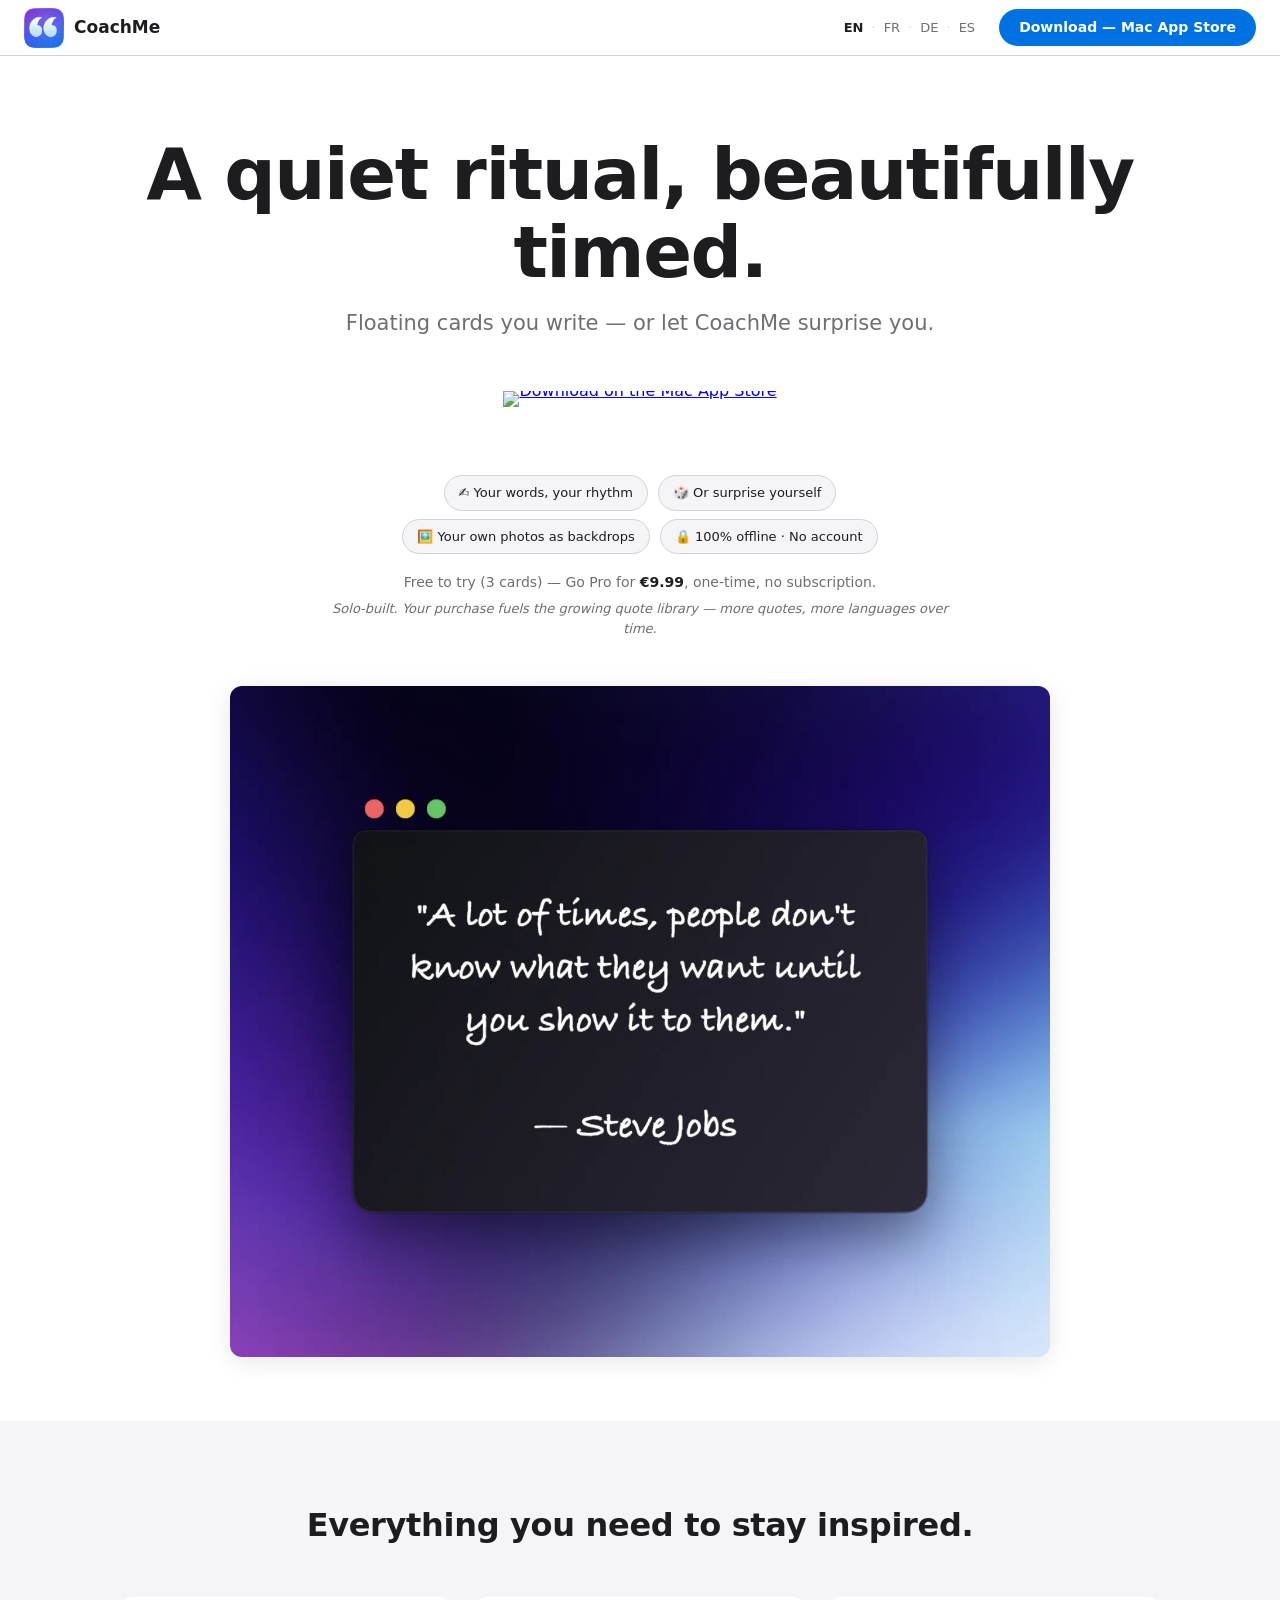
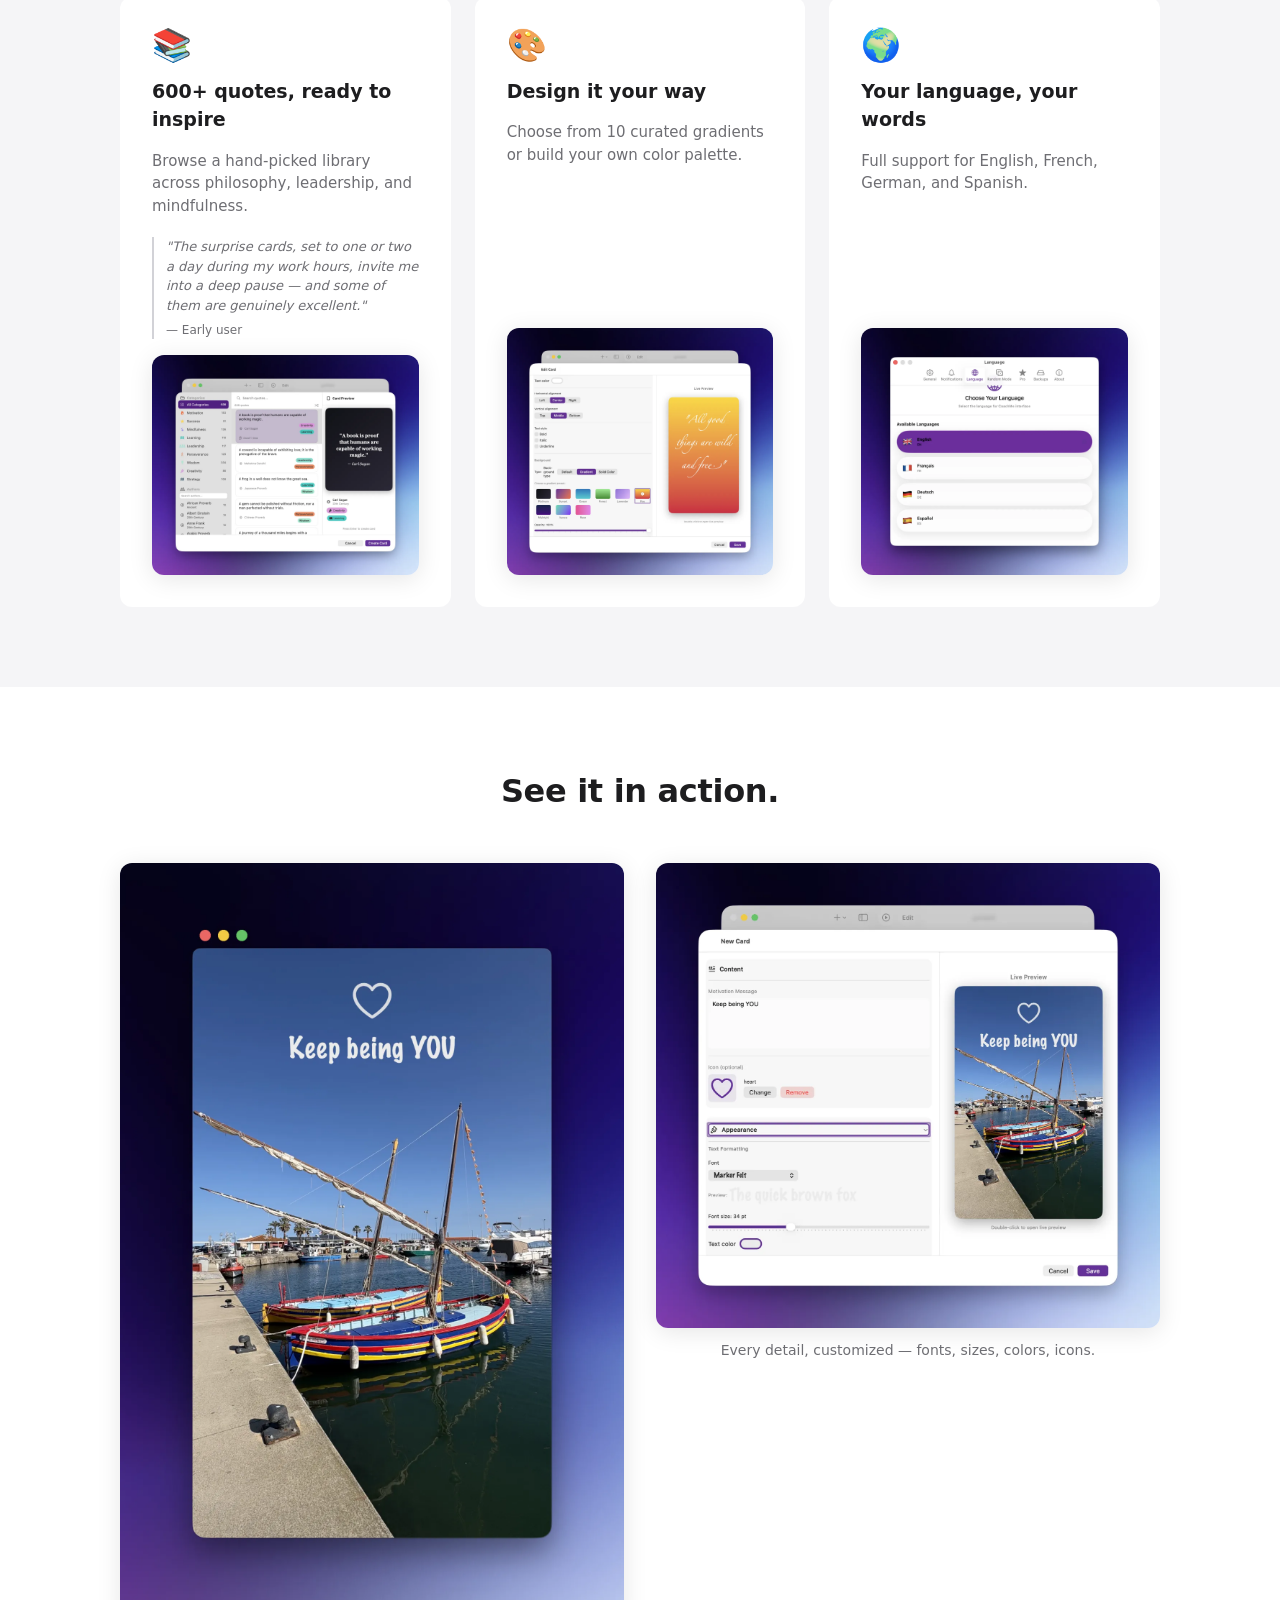
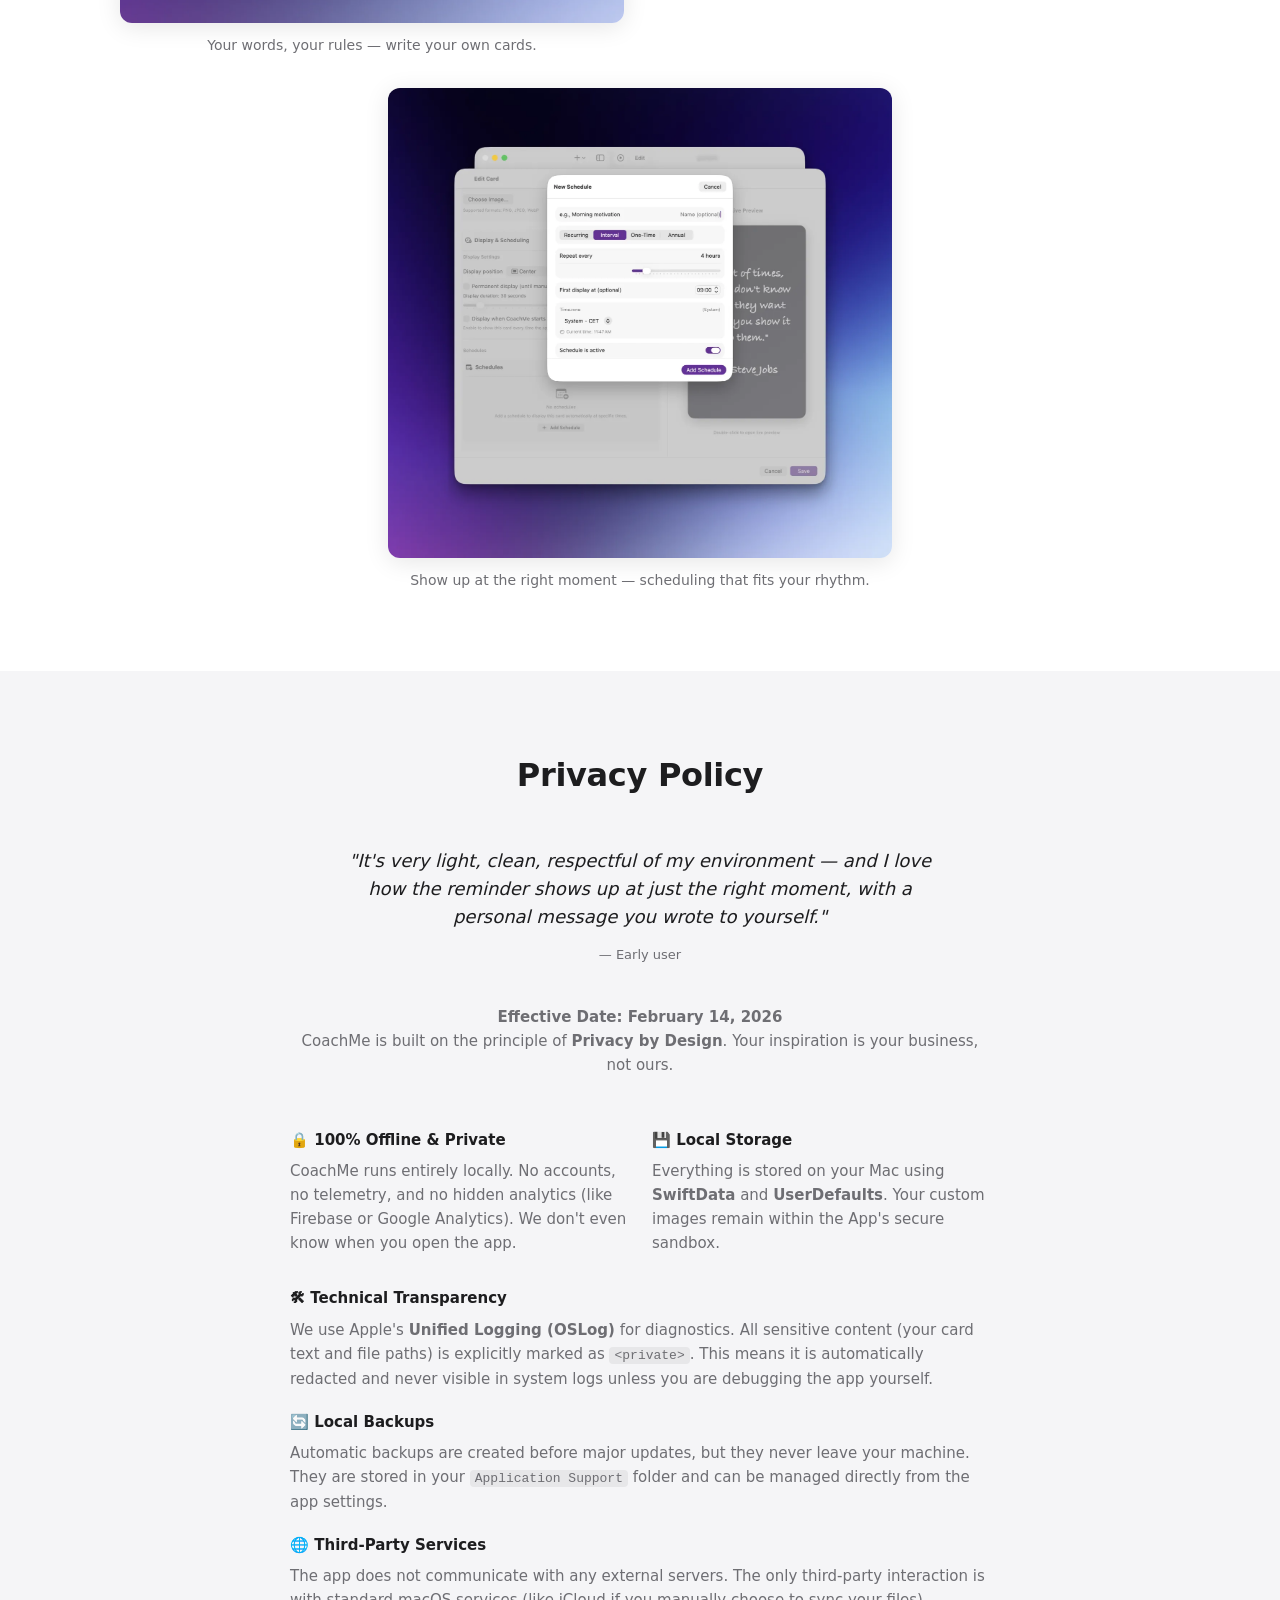
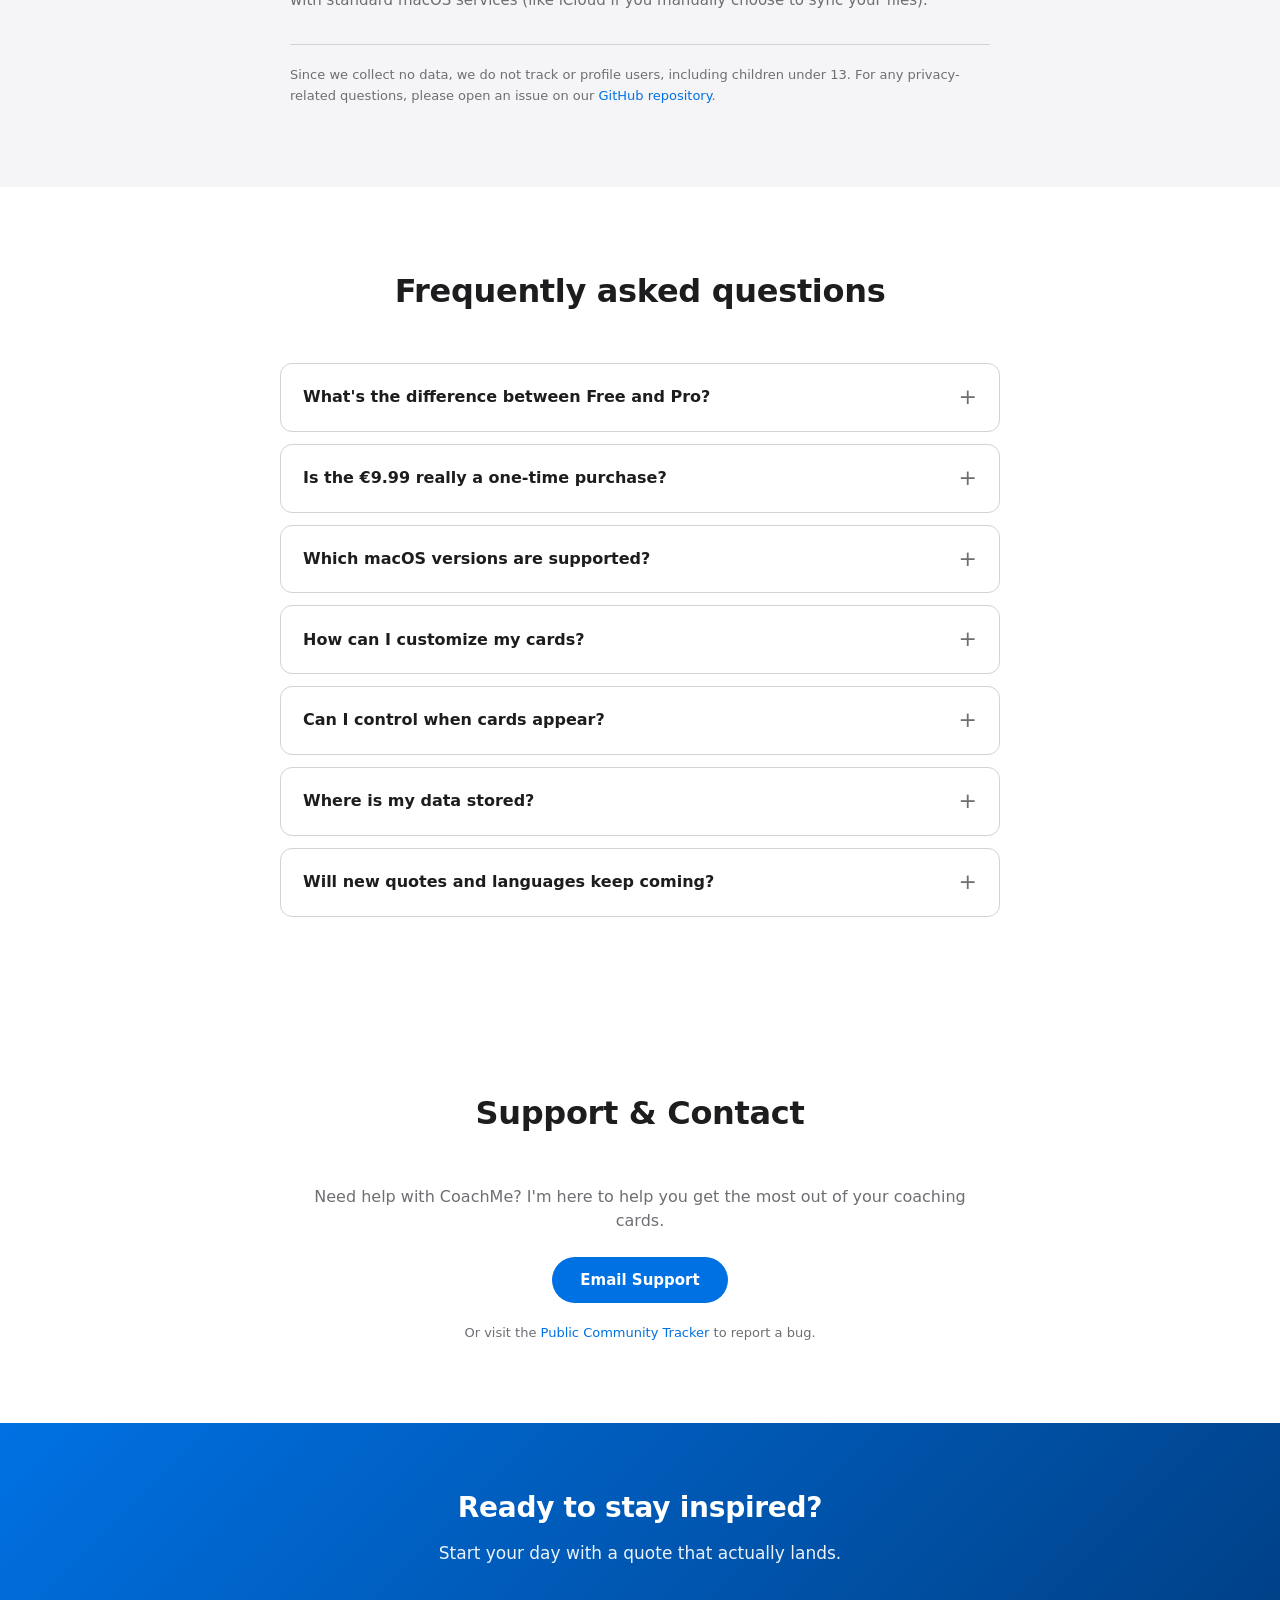
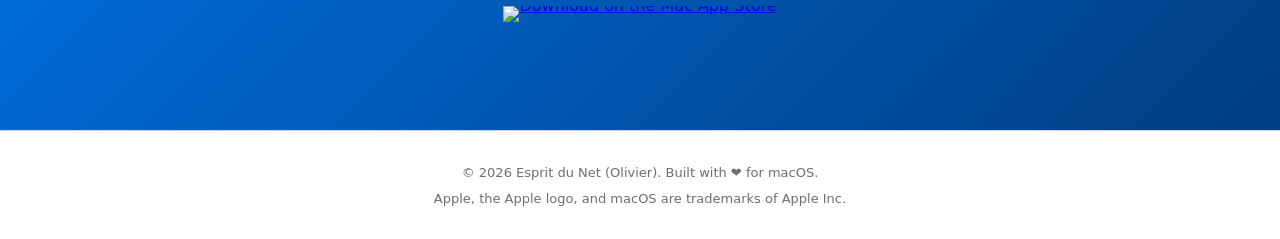
==== index.html @ 546135bc "feat(faq+seo): add FAQ section and SoftwareApplication + FAQPage JSON-LD - New FAQ section (native H" ====
<!DOCTYPE html>
<html lang="en">
<head>
<meta charset="UTF-8">
<meta name="viewport" content="width=device-width, initial-scale=1.0">
<!-- Primary meta -->
<title>CoachMe — Daily Motivation on Your Mac</title>
<meta name="description"
    content="CoachMe — Motivational floating cards for macOS. 600+ curated quotes, smart scheduling, beautiful design.">
<!-- Canonical + hreflang alternates -->
<link rel="canonical" href="https://coachme.esprit-du-net.eu/">
<link rel="alternate" hreflang="en" href="https://coachme.esprit-du-net.eu/">
<link rel="alternate" hreflang="fr" href="https://coachme.esprit-du-net.eu/fr/">
<link rel="alternate" hreflang="de" href="https://coachme.esprit-du-net.eu/de/">
<link rel="alternate" hreflang="es" href="https://coachme.esprit-du-net.eu/es/">
<link rel="alternate" hreflang="x-default" href="https://coachme.esprit-du-net.eu/">

<!-- Open Graph -->
<meta property="og:title" content="CoachMe — Daily Motivation on Your Mac">
<meta property="og:description"
    content="Motivational floating cards for macOS. 600+ curated quotes, smart scheduling, beautiful design.">
<meta property="og:image" content="https://coachme.esprit-du-net.eu/screenshots/web/screenshot-01-steve-jobs-card.webp">
<meta property="og:url" content="https://coachme.esprit-du-net.eu/">
<meta property="og:type" content="website">
<meta property="og:locale" content="en_US">
<meta property="og:locale:alternate" content="fr_FR">
<meta property="og:locale:alternate" content="de_DE">
<meta property="og:locale:alternate" content="es_ES">

<!-- Twitter Card -->
<meta name="twitter:card" content="summary_large_image">
<meta name="twitter:title" content="CoachMe — Daily Motivation on Your Mac">
<meta name="twitter:description"
    content="Motivational floating cards for macOS. 600+ curated quotes, smart scheduling, beautiful design.">
<meta name="twitter:image"
    content="https://coachme.esprit-du-net.eu/screenshots/web/screenshot-01-steve-jobs-card.webp">

<!-- Favicon -->
<link rel="icon" type="image/png" href="/icon.png">

<!-- Structured Data (SEO) -->
<script type="application/ld+json">
{
  "@context": "https://schema.org",
  "@type": "SoftwareApplication",
  "name": "CoachMe",
  "alternateName": "CoachMe — Daily Motivation",
  "applicationCategory": "LifestyleApplication",
  "operatingSystem": "macOS 26 Tahoe",
  "softwareVersion": "1.0.5",
  "url": "https://coachme.esprit-du-net.eu/",
  "image": "https://coachme.esprit-du-net.eu/icon.png",
  "description": "A quiet ritual, beautifully timed. Floating motivational cards you write — or let CoachMe surprise you with curated quotes from a growing library. A macOS app for Apple Silicon.",
  "inLanguage": ["en", "fr", "de", "es"],
  "downloadUrl": "https://apps.apple.com/us/app/coachme-daily-motivation/id6760231959?mt=12",
  "offers": {
    "@type": "Offer",
    "price": "9.99",
    "priceCurrency": "EUR",
    "availability": "https://schema.org/InStock",
    "url": "https://apps.apple.com/us/app/coachme-daily-motivation/id6760231959?mt=12"
  },
  "screenshot": [
    "https://coachme.esprit-du-net.eu/screenshots/web/screenshot-01-steve-jobs-card.webp",
    "https://coachme.esprit-du-net.eu/screenshots/web/screenshot-02-quote-library.webp",
    "https://coachme.esprit-du-net.eu/screenshots/web/screenshot-03-gradient-colors.webp",
    "https://coachme.esprit-du-net.eu/screenshots/web/screenshot-04-languages.webp",
    "https://coachme.esprit-du-net.eu/screenshots/web/screenshot-05-your-inspiration.webp",
    "https://coachme.esprit-du-net.eu/screenshots/web/screenshot-06-make-it-yours.webp",
    "https://coachme.esprit-du-net.eu/screenshots/web/screenshot-07-full-scheduling.webp"
  ],
  "author": {
    "@type": "Person",
    "name": "Olivier",
    "url": "https://esprit-du-net.eu/"
  },
  "publisher": {
    "@type": "Organization",
    "name": "Esprit du Net"
  }
}
</script>
<script type="application/ld+json">
{
  "@context": "https://schema.org",
  "@type": "FAQPage",
  "mainEntity": [
    {
      "@type": "Question",
      "name": "What's the difference between Free and Pro?",
      "acceptedAnswer": {
        "@type": "Answer",
        "text": "Free lets you create up to 3 custom cards with your own messages or quotes drawn from the built-in library. Pro (9.99 EUR one-time) unlocks unlimited custom cards and surprise cards drawn automatically from the full library throughout your day. All customization options — gradients, photos, fonts, scheduling — are fully unlocked from the start, in both Free and Pro. No artificial limits."
      }
    },
    {
      "@type": "Question",
      "name": "Is the 9.99 EUR really a one-time purchase?",
      "acceptedAnswer": {
        "@type": "Answer",
        "text": "Yes — pay once, own it forever. No subscription, no recurring charge, no renewal. Future quote-library updates and new languages are included at no extra cost."
      }
    },
    {
      "@type": "Question",
      "name": "Which macOS versions are supported?",
      "acceptedAnswer": {
        "@type": "Answer",
        "text": "CoachMe requires macOS 26 Tahoe or later and runs natively on Apple Silicon (M1, M2, M3, M4) for the best performance and battery efficiency."
      }
    },
    {
      "@type": "Question",
      "name": "How can I customize my cards?",
      "acceptedAnswer": {
        "@type": "Answer",
        "text": "Deeply. Write your own messages — goals, mantras, reminders. Choose from 10 curated gradient backgrounds, or build your own color palette. Use any photo from your library as a card background. Pick fonts, sizes, icons — every visual detail. Your cards stay yours, even when the quote comes from the library."
      }
    },
    {
      "@type": "Question",
      "name": "Can I control when cards appear?",
      "acceptedAnswer": {
        "@type": "Answer",
        "text": "Absolutely — you set the rhythm. Schedule specific times, regular intervals during work hours, or let surprise cards land throughout the day. Pause everything during focus blocks, evenings, weekends — whenever you need silence."
      }
    },
    {
      "@type": "Question",
      "name": "Where is my data stored?",
      "acceptedAnswer": {
        "@type": "Answer",
        "text": "Entirely on your Mac. CoachMe uses local SwiftData and UserDefaults — no cloud, no account, no telemetry. We do not even know when you open the app. Local backups are saved before major updates so you never lose your cards."
      }
    },
    {
      "@type": "Question",
      "name": "Will new quotes and languages keep coming?",
      "acceptedAnswer": {
        "@type": "Answer",
        "text": "Yes — the library is the core ongoing work. The goal is to grow toward several thousand quotes and add more languages over time. Your Pro purchase funds this directly, and all updates are free for Pro users."
      }
    }
  ]
}
</script>

<!-- Stylesheet -->
<link rel="stylesheet" href="/assets/styles.css">
</head>
<body>

<!-- HEADER -->
<header class="site-header">
    <a href="/" class="brand">
        <img src="/icon.png" alt="CoachMe app icon">
        <span>CoachMe</span>
    </a>
<div class="site-header-actions">
    <nav class="lang-switcher" aria-label="Language">
        <a href="/" aria-current="page" hreflang="en" lang="en">EN</a>
        <span aria-hidden="true">·</span>
        <a href="/fr/" hreflang="fr" lang="fr">FR</a>
        <span aria-hidden="true">·</span>
        <a href="/de/" hreflang="de" lang="de">DE</a>
        <span aria-hidden="true">·</span>
        <a href="/es/" hreflang="es" lang="es">ES</a>
    </nav>

    <a href="https://apps.apple.com/us/app/coachme-daily-motivation/id6760231959?mt=12" class="btn btn-sm"
         aria-label="Download CoachMe on the Mac App Store">Download — Mac App Store</a>
    </div>
  </header>

<!-- HERO -->
<section class="hero">
    <h1>A quiet ritual, beautifully timed.</h1>
    <p class="subtitle">Floating cards you write — or let CoachMe surprise you.</p>
    <a href="https://apps.apple.com/us/app/coachme-daily-motivation/id6760231959?mt=12" class="app-store-badge"
       aria-label="Download CoachMe on the Mac App Store">
        <img src="https://tools.applemediaservices.com/api/badges/download-on-the-mac-app-store/black/en-us?size=250x83"
             alt="Download on the Mac App Store">
    </a>
    <ul class="hero-pills">
        <li>✍️ Your words, your rhythm</li>
        <li>🎲 Or surprise yourself</li>
        <li>🖼️ Your own photos as backdrops</li>
        <li>🔒 100% offline · No account</li>
    </ul>
    <p class="free-tagline">Free to try (3 cards) — Go Pro for <strong>€9.99</strong>, one-time, no subscription.</p>
    <p class="indie-note">Solo-built. Your purchase fuels the growing quote library — more quotes, more languages over time.</p>

    <div class="hero-screenshot">
    <img src="/screenshots/web/screenshot-01-steve-jobs-card.webp"
        alt="CoachMe — Steve Jobs motivational card floating on desktop">
    </div>
    </section>

<!-- FEATURES -->
<section class="section-alt" id="features">
    <div class="section-inner">
        <h2 class="section-title">Everything you need to stay inspired.</h2>

    <div class="features-grid">
        <div class="feature-card">
            <div class="emoji">📚</div>
            <h3>600+ quotes, ready to inspire</h3>
            <p>Browse a hand-picked library across philosophy, leadership, and mindfulness.</p>
            <blockquote class="feature-testimonial">
                "The surprise cards, set to one or two a day during my work hours, invite me into a deep pause — and some of them are genuinely excellent."
                <cite>— Early user</cite>
            </blockquote>
        <img src="/screenshots/web/screenshot-02-quote-library.webp" alt="CoachMe quote library with 600+ curated quotes">
        </div>

        <div class="feature-card">
            <div class="emoji">🎨</div>
            <h3>Design it your way</h3>
            <p>Choose from 10 curated gradients or build your own color palette.</p>
        <img src="/screenshots/web/screenshot-03-gradient-colors.webp"
            alt="CoachMe gradient color picker for card customization">
        </div>

        <div class="feature-card">
            <div class="emoji">🌍</div>
            <h3>Your language, your words</h3>
            <p>Full support for English, French, German, and Spanish.</p>
        <img src="/screenshots/web/screenshot-04-languages.webp" alt="CoachMe language selection — EN, FR, DE, ES">
        </div>
        </div>
        </div>
        </section>

<!-- GALLERY -->
<section class="section-white" id="gallery">
    <div class="section-inner">
        <h2 class="section-title">See it in action.</h2>

    <div class="gallery-grid">
        <figure class="gallery-item">
        <img src="/screenshots/web/screenshot-05-your-inspiration.webp" alt="CoachMe custom card creation interface">
        <figcaption>Your words, your rules — write your own cards.</figcaption>
        </figure>

        <figure class="gallery-item">
        <img src="/screenshots/web/screenshot-06-make-it-yours.webp" alt="CoachMe card customization options">
        <figcaption>Every detail, customized — fonts, sizes, colors, icons.</figcaption>
        </figure>

        <figure class="gallery-item">
        <img src="/screenshots/web/screenshot-07-full-scheduling.webp" alt="CoachMe scheduling configuration interface">
        <figcaption>Show up at the right moment — scheduling that fits your rhythm.</figcaption>
        </figure>
        </div>
        </div>
        </section>

<!-- PRIVACY -->
<section class="section-alt" id="privacy">
    <div class="section-inner">
        <h2 class="section-title">Privacy Policy</h2>
        <blockquote class="privacy-quote">
            "It's very light, clean, respectful of my environment — and I love how the reminder shows up at just the right moment, with a personal message you wrote to yourself."
            <cite>— Early user</cite>
        </blockquote>
        <div class="legal-content">
            <p class="effective-date">
                <strong>Effective Date: February 14, 2026</strong><br>
                CoachMe is built on the principle of <strong>Privacy by Design</strong>. Your inspiration is your
                business, not ours.
            </p>

        <div class="privacy-grid">
            <div>
                <h4>🔒 100% Offline &amp; Private</h4>
                <p>CoachMe runs entirely locally. No accounts, no telemetry, and no hidden analytics (like Firebase or Google
                    Analytics). We don't even know when you open the app.</p>
            </div>
            <div>
                <h4>💾 Local Storage</h4>
                <p>Everything is stored on your Mac using <strong>SwiftData</strong> and <strong>UserDefaults</strong>. Your
                    custom images remain within the App's secure sandbox.</p>
            </div>
        </div>

        <h4>🛠 Technical Transparency</h4>
        <p>We use Apple's <strong>Unified Logging (OSLog)</strong> for diagnostics. All sensitive content (your card text and
            file paths) is explicitly marked as <code>&lt;private&gt;</code>. This means it is automatically redacted and never
            visible in system logs unless you are debugging the app yourself.</p>

        <h4>🔄 Local Backups</h4>
        <p>Automatic backups are created before major updates, but they never leave your machine. They are stored in your
            <code>Application Support</code> folder and can be managed directly from the app settings.</p>

        <h4>🌐 Third-Party Services</h4>
        <p>The app does not communicate with any external servers. The only third-party interaction is with standard macOS
            services (like iCloud if you manually choose to sync your files).</p>

        <p class="legal-footer-note">
        Since we collect no data, we do not track or profile users, including children under 13. For any privacy-related
        questions, please open an issue on our <a href="https://github.com/espritdunet/coachme-web/issues" target="_blank"
            rel="noopener">GitHub repository</a>.
        </p>
        </div>
        </div>
        </section>

<!-- FAQ -->
<section class="section-white" id="faq">
    <div class="section-inner">
        <h2 class="section-title">Frequently asked questions</h2>
        <div class="faq-list">
            <details>
                <summary>What's the difference between Free and Pro?</summary>
                <div class="faq-answer">
                    <p>Free lets you create up to <strong>3 custom cards</strong> — with your own messages or quotes drawn from the built-in library. <strong>Pro (€9.99 one-time)</strong> unlocks two things:</p>
                    <ul>
                        <li>Unlimited custom cards</li>
                        <li>Surprise cards drawn automatically from the full library throughout your day</li>
                    </ul>
                    <p>That's it. All customization options — gradients, photos, fonts, scheduling — are fully unlocked from the start, in both Free and Pro. No artificial limits.</p>
                </div>
            </details>
            <details>
                <summary>Is the €9.99 really a one-time purchase?</summary>
                <div class="faq-answer">
                    <p>Yes — pay once, own it forever. No subscription, no recurring charge, no renewal. Future quote-library updates and new languages are included at no extra cost.</p>
                </div>
            </details>
            <details>
                <summary>Which macOS versions are supported?</summary>
                <div class="faq-answer">
                    <p>CoachMe requires <strong>macOS 26 Tahoe or later</strong> and runs <strong>natively on Apple Silicon</strong> (M1, M2, M3, M4) for the best performance and battery efficiency.</p>
                </div>
            </details>
            <details>
                <summary>How can I customize my cards?</summary>
                <div class="faq-answer">
                    <p>Deeply. You can:</p>
                    <ul>
                        <li>Write your own messages — goals, mantras, reminders, words to yourself</li>
                        <li>Choose from 10 curated gradient backgrounds, or build your own color palette</li>
                        <li>Use any photo from your library as a card background — your dreams, places, loved ones</li>
                        <li>Pick fonts, sizes, icons — every visual detail</li>
                    </ul>
                    <p>Your cards stay yours, even when the quote comes from the library.</p>
                </div>
            </details>
            <details>
                <summary>Can I control when cards appear?</summary>
                <div class="faq-answer">
                    <p>Absolutely — you set the rhythm. Schedule specific times, regular intervals during work hours, or let surprise cards land throughout the day. Pause everything during focus blocks, evenings, weekends — whenever you need silence.</p>
                </div>
            </details>
            <details>
                <summary>Where is my data stored?</summary>
                <div class="faq-answer">
                    <p>Entirely on your Mac. CoachMe uses local SwiftData and UserDefaults — no cloud, no account, no telemetry. We don't even know when you open the app. Local backups are saved before major updates so you never lose your cards.</p>
                </div>
            </details>
            <details>
                <summary>Will new quotes and languages keep coming?</summary>
                <div class="faq-answer">
                    <p>Yes — the library is the core ongoing work. The goal is to grow toward several thousand quotes and add more languages over time. Your Pro purchase funds this directly, and all updates are free for Pro users.</p>
                </div>
            </details>
        </div>
    </div>
</section>

<!-- SUPPORT -->
<section class="section-white" id="support">
    <div class="section-inner">
        <h2 class="section-title">Support &amp; Contact</h2>
        <div class="support-content">
            <p>Need help with CoachMe? I'm here to help you get the most out of your coaching cards.</p>
            <a href="mailto:support@esprit-du-net.eu" class="btn-support">Email Support</a>
            <p class="tracker-link">
        Or visit the <a href="https://github.com/espritdunet/coachme-web/issues" target="_blank" rel="noopener">Public Community
            Tracker</a> to report a bug.
        </p>
        </div>
        </div>
        </section>

<!-- FINAL CTA -->
<section class="cta-final">
    <div class="cta-final-inner">
        <h3>Ready to stay inspired?</h3>
        <p>Start your day with a quote that actually lands.</p>
        <a href="https://apps.apple.com/us/app/coachme-daily-motivation/id6760231959?mt=12" class="app-store-badge"
           aria-label="Download CoachMe on the Mac App Store">
            <img src="https://tools.applemediaservices.com/api/badges/download-on-the-mac-app-store/white/en-us?size=250x83"
                 alt="Download on the Mac App Store">
        </a>
    </div>
</section>

<!-- FOOTER -->
<footer>
    <p>&copy; 2026 Esprit du Net (Olivier). Built with ❤️ for macOS.</p>
    <p>Apple, the Apple logo, and macOS are trademarks of Apple Inc.</p>
</footer>

<!-- LIGHTBOX -->
<div class="lightbox-overlay" id="lightbox" role="dialog" aria-modal="true">
    <button class="lightbox-close" id="lightbox-close" aria-label="Close">&times;</button>
    <img id="lightbox-img" src="" alt="">
</div>

<script src="/assets/lightbox.js" defer></script>
</body>
</html>
---- assets/styles.css ----
/* =============================================================
   CoachMe — Stylesheet
   Shared across all language versions (/, /fr/, /de/, /es/)
   ============================================================= */

:root {
    --color-bg: #FFFFFF;
    --color-bg-alt: #F5F5F7;
    --color-text: #1D1D1F;
    --color-text-sub: #6E6E73;
    --color-accent: #0071E3;
    --color-border: #D2D2D7;
}

*,
*::before,
*::after {
    margin: 0;
    padding: 0;
    box-sizing: border-box;
}

body {
    font-family: system-ui, -apple-system, BlinkMacSystemFont, "Segoe UI", sans-serif;
    background: var(--color-bg);
    color: var(--color-text);
    line-height: 1.5;
    overflow-x: hidden;
}

/* ── HEADER ── */
.site-header {
    position: sticky;
    top: 0;
    z-index: 100;
    background: var(--color-bg);
    border-bottom: 1px solid var(--color-border);
    padding: 0 24px;
    height: 56px;
    display: flex;
    align-items: center;
    justify-content: space-between;
}

.site-header .brand {
    display: flex;
    align-items: center;
    gap: 10px;
    text-decoration: none;
    color: var(--color-text);
}

.site-header .brand img {
    width: 40px;
    height: 40px;
    border-radius: 9px;
}

.site-header .brand span {
    font-size: 17px;
    font-weight: 600;
}

.site-header-actions {
    display: flex;
    align-items: center;
    gap: 24px;
}

/* ── LANGUAGE SWITCHER ── */
.lang-switcher {
    display: flex;
    align-items: center;
    gap: 8px;
    font-size: 13px;
}

.lang-switcher a {
    color: var(--color-text-sub);
    text-decoration: none;
    font-weight: 400;
    transition: color 0.15s ease;
}

.lang-switcher a:hover {
    color: var(--color-text);
}

.lang-switcher a[aria-current="page"] {
    color: var(--color-text);
    font-weight: 600;
}

.lang-switcher span {
    color: var(--color-border);
    user-select: none;
}

/* ── BUTTONS ── */
.btn {
    display: inline-block;
    background: var(--color-accent);
    color: #fff;
    text-decoration: none;
    font-weight: 600;
    border-radius: 980px;
    white-space: nowrap;
}

.btn-sm {
    font-size: 14px;
    padding: 8px 20px;
}

.btn-lg {
    font-size: 17px;
    padding: 14px 32px;
}

/* ── HERO ── */
.hero {
    background: var(--color-bg);
    text-align: center;
    padding: 80px 24px 64px;
}

.hero h1 {
    font-size: clamp(40px, 6vw, 72px);
    font-weight: 700;
    letter-spacing: -0.02em;
    line-height: 1.08;
    margin-bottom: 16px;
}

.hero .subtitle {
    font-size: 21px;
    color: var(--color-text-sub);
    margin-bottom: 40px;
}

.hero-screenshot {
    margin: 48px auto 0;
    max-width: 820px;
    width: 100%;
}

.hero-screenshot img {
    width: 100%;
    border-radius: 12px;
    box-shadow: 0 4px 24px rgba(0, 0, 0, 0.10);
    display: block;
}

/* ── SECTIONS ── */
section {
    padding: 80px 24px;
}

.section-alt {
    background: var(--color-bg-alt);
}

.section-white {
    background: var(--color-bg);
}

.section-title {
    font-size: 32px;
    font-weight: 700;
    text-align: center;
    margin-bottom: 48px;
    letter-spacing: -0.01em;
}

.section-inner {
    max-width: 1040px;
    margin: 0 auto;
}

/* ── FEATURES GRID ── */
.features-grid {
    display: grid;
    grid-template-columns: repeat(3, 1fr);
    gap: 24px;
}

.feature-card {
    background: var(--color-bg);
    border-radius: 12px;
    padding: 32px;
    display: flex;
    flex-direction: column;
    gap: 16px;
}

.feature-card .emoji {
    font-size: 32px;
    line-height: 1;
}

.feature-card h3 {
    font-size: 19px;
    font-weight: 600;
}

.feature-card p {
    font-size: 15px;
    color: var(--color-text-sub);
}

.feature-card img {
    width: 100%;
    border-radius: 12px;
    box-shadow: 0 4px 24px rgba(0, 0, 0, 0.10);
    margin-top: auto;
}

/* ── GALLERY GRID ── */
.gallery-grid {
    display: grid;
    grid-template-columns: repeat(2, 1fr);
    gap: 32px;
}

.gallery-item {
    display: flex;
    flex-direction: column;
    gap: 12px;
}

.gallery-item:last-child:nth-child(odd) {
    grid-column: 1 / -1;
    max-width: calc(50% - 16px);
    margin: 0 auto;
}

.gallery-item img {
    width: 100%;
    border-radius: 12px;
    box-shadow: 0 4px 24px rgba(0, 0, 0, 0.10);
    transition: box-shadow 0.2s ease;
    display: block;
}

.gallery-item img:hover {
    box-shadow: 0 8px 40px rgba(0, 0, 0, 0.16);
}

.gallery-item figcaption {
    font-size: 14px;
    color: var(--color-text-sub);
    text-align: center;
}

/* ── PRIVACY ── */
.legal-content {
    max-width: 700px;
    margin: 0 auto;
    font-size: 15px;
    color: var(--color-text-sub);
}

.legal-content .effective-date {
    text-align: center;
    margin-bottom: 32px;
}

.privacy-grid {
    display: grid;
    grid-template-columns: 1fr 1fr;
    gap: 24px;
    margin-bottom: 32px;
}

.legal-content h4 {
    color: var(--color-text);
    margin: 20px 0 8px;
    font-size: 15px;
    font-weight: 600;
}

.legal-content p {
    line-height: 1.6;
}

.legal-content code {
    font-family: ui-monospace, "SF Mono", monospace;
    font-size: 13px;
    background: rgba(0, 0, 0, 0.06);
    padding: 1px 5px;
    border-radius: 4px;
}

.legal-content a {
    color: var(--color-accent);
    text-decoration: none;
}

.legal-content a:hover {
    text-decoration: underline;
}

.legal-footer-note {
    margin-top: 32px;
    font-size: 13px;
    border-top: 1px solid var(--color-border);
    padding-top: 20px;
}

/* ── SUPPORT ── */
.support-content {
    max-width: 700px;
    margin: 0 auto;
    text-align: center;
}

.support-content p {
    color: var(--color-text-sub);
}

.support-content .btn-support {
    display: inline-block;
    margin-top: 24px;
    background: var(--color-accent);
    color: #fff;
    text-decoration: none;
    font-weight: 600;
    font-size: 15px;
    padding: 12px 28px;
    border-radius: 980px;
}

.support-content .tracker-link {
    display: block;
    margin-top: 20px;
    font-size: 13px;
}

.support-content .tracker-link a {
    color: var(--color-accent);
    text-decoration: none;
}

.support-content .tracker-link a:hover {
    text-decoration: underline;
}

/* ── APP STORE BADGE ── */
.app-store-badge {
    display: inline-block;
    line-height: 0;
    transition: opacity 0.15s ease, transform 0.15s ease;
}

.app-store-badge:hover {
    opacity: 0.88;
    transform: translateY(-1px);
}

.app-store-badge img {
    height: 60px;
    width: auto;
    display: block;
}

/* ── HERO PILLS ── */
.hero-pills {
    list-style: none;
    display: flex;
    flex-wrap: wrap;
    justify-content: center;
    gap: 8px 10px;
    max-width: 640px;
    margin: 24px auto 0;
    padding: 0;
}

.hero-pills li {
    font-size: 13px;
    color: var(--color-text);
    background: var(--color-bg-alt);
    padding: 7px 14px;
    border-radius: 980px;
    border: 1px solid var(--color-border);
    white-space: nowrap;
}

/* ── HERO MICROCOPY ── */
.hero .free-tagline {
    font-size: 14px;
    color: var(--color-text-sub);
    margin: 18px 0 0;
    max-width: 640px;
    margin-left: auto;
    margin-right: auto;
    line-height: 1.5;
}

.hero .free-tagline strong {
    color: var(--color-text);
    font-weight: 600;
}

.hero .indie-note {
    font-size: 13px;
    color: var(--color-text-sub);
    margin: 6px auto 0;
    max-width: 640px;
    line-height: 1.5;
    font-style: italic;
}

/* ── FEATURE TESTIMONIAL ── */
.feature-testimonial {
    font-size: 13px;
    font-style: italic;
    color: var(--color-text-sub);
    border-left: 2px solid var(--color-border);
    padding-left: 12px;
    margin-top: 4px;
    line-height: 1.5;
}

.feature-testimonial cite {
    display: block;
    font-style: normal;
    margin-top: 6px;
    font-size: 12px;
    color: var(--color-text-sub);
}

/* ── PRIVACY QUOTE ── */
.privacy-quote {
    max-width: 640px;
    margin: 0 auto 40px;
    text-align: center;
    font-size: 18px;
    font-style: italic;
    color: var(--color-text);
    line-height: 1.55;
    padding: 0 16px;
}

.privacy-quote cite {
    display: block;
    margin-top: 14px;
    font-size: 13px;
    font-style: normal;
    color: var(--color-text-sub);
}

/* ── FAQ ── */
.faq-list {
    max-width: 720px;
    margin: 0 auto;
}

.faq-list details {
    background: var(--color-bg);
    border: 1px solid var(--color-border);
    border-radius: 12px;
    padding: 18px 22px;
    margin-bottom: 12px;
    transition: background 0.15s ease, box-shadow 0.15s ease;
}

.faq-list details[open] {
    background: var(--color-bg-alt);
    box-shadow: 0 2px 12px rgba(0, 0, 0, 0.04);
}

.faq-list summary {
    cursor: pointer;
    font-size: 16px;
    font-weight: 600;
    color: var(--color-text);
    list-style: none;
    display: flex;
    justify-content: space-between;
    align-items: center;
    gap: 16px;
    line-height: 1.4;
}

.faq-list summary::-webkit-details-marker {
    display: none;
}

.faq-list summary::after {
    content: "+";
    font-size: 22px;
    font-weight: 300;
    color: var(--color-text-sub);
    flex-shrink: 0;
    transition: transform 0.2s ease;
}

.faq-list details[open] summary::after {
    content: "−";
}

.faq-list .faq-answer {
    margin-top: 14px;
    font-size: 15px;
    color: var(--color-text-sub);
    line-height: 1.65;
}

.faq-list .faq-answer p + p,
.faq-list .faq-answer p + ul {
    margin-top: 10px;
}

.faq-list .faq-answer ul {
    padding-left: 22px;
}

.faq-list .faq-answer ul li {
    margin-bottom: 6px;
}

.faq-list .faq-answer strong {
    color: var(--color-text);
    font-weight: 600;
}

/* ── FINAL CTA ── */
.cta-final {
    padding: 64px 24px;
    background: linear-gradient(135deg, #0071E3 0%, #003D80 100%);
}

.cta-final-inner {
    max-width: 640px;
    margin: 0 auto;
    text-align: center;
    color: #fff;
}

.cta-final h3 {
    font-size: 28px;
    font-weight: 700;
    color: #fff;
    margin-bottom: 12px;
    letter-spacing: -0.01em;
}

.cta-final p {
    font-size: 17px;
    color: rgba(255, 255, 255, 0.92);
    margin-bottom: 28px;
}

.cta-final .app-store-badge {
    margin: 0;
}

/* ── FOOTER ── */
footer {
    border-top: 1px solid var(--color-border);
    background: var(--color-bg);
    text-align: center;
    padding: 32px 24px;
    font-size: 13px;
    color: var(--color-text-sub);
}

footer p+p {
    margin-top: 6px;
}

/* ── LIGHTBOX ── */
.lightbox-overlay {
    display: none;
    position: fixed;
    inset: 0;
    z-index: 999;
    background: rgba(0, 0, 0, 0.85);
    align-items: center;
    justify-content: center;
    padding: 24px;
    cursor: zoom-out;
}

.lightbox-overlay.is-open {
    display: flex;
}

.lightbox-overlay img {
    max-width: 100%;
    max-height: 90vh;
    border-radius: 12px;
    box-shadow: 0 24px 80px rgba(0, 0, 0, 0.6);
    cursor: default;
}

.lightbox-close {
    position: fixed;
    top: 20px;
    right: 24px;
    color: #fff;
    font-size: 32px;
    font-weight: 300;
    line-height: 1;
    cursor: pointer;
    opacity: 0.8;
    background: none;
    border: none;
    padding: 4px 8px;
}

.lightbox-close:hover {
    opacity: 1;
}

/* Make images visually clickable */
.feature-card img,
.gallery-item img {
    cursor: zoom-in;
}

/* ── RESPONSIVE ── */
@media (max-width: 768px) {
    .features-grid {
        grid-template-columns: 1fr;
    }

    .gallery-grid {
        grid-template-columns: 1fr;
    }

    .gallery-item:last-child:nth-child(odd) {
        grid-column: auto;
        max-width: 100%;
        margin: 0;
    }

    .privacy-grid {
        grid-template-columns: 1fr;
    }
}

@media (max-width: 480px) {
    .site-header {
        height: auto;
        flex-wrap: wrap;
        padding: 8px 16px;
        gap: 6px;
    }

    .site-header .brand {
        flex: 1;
    }

    .site-header-actions {
        width: 100%;
        justify-content: space-between;
        gap: 12px;
    }

    .lang-switcher {
        gap: 6px;
        font-size: 12px;
    }
}

@media (max-width: 375px) {
    .hero h1 {
        font-size: 36px;
    }

    .hero .subtitle {
        font-size: 17px;
    }

    .btn-lg {
        font-size: 15px;
        padding: 12px 24px;
    }
}
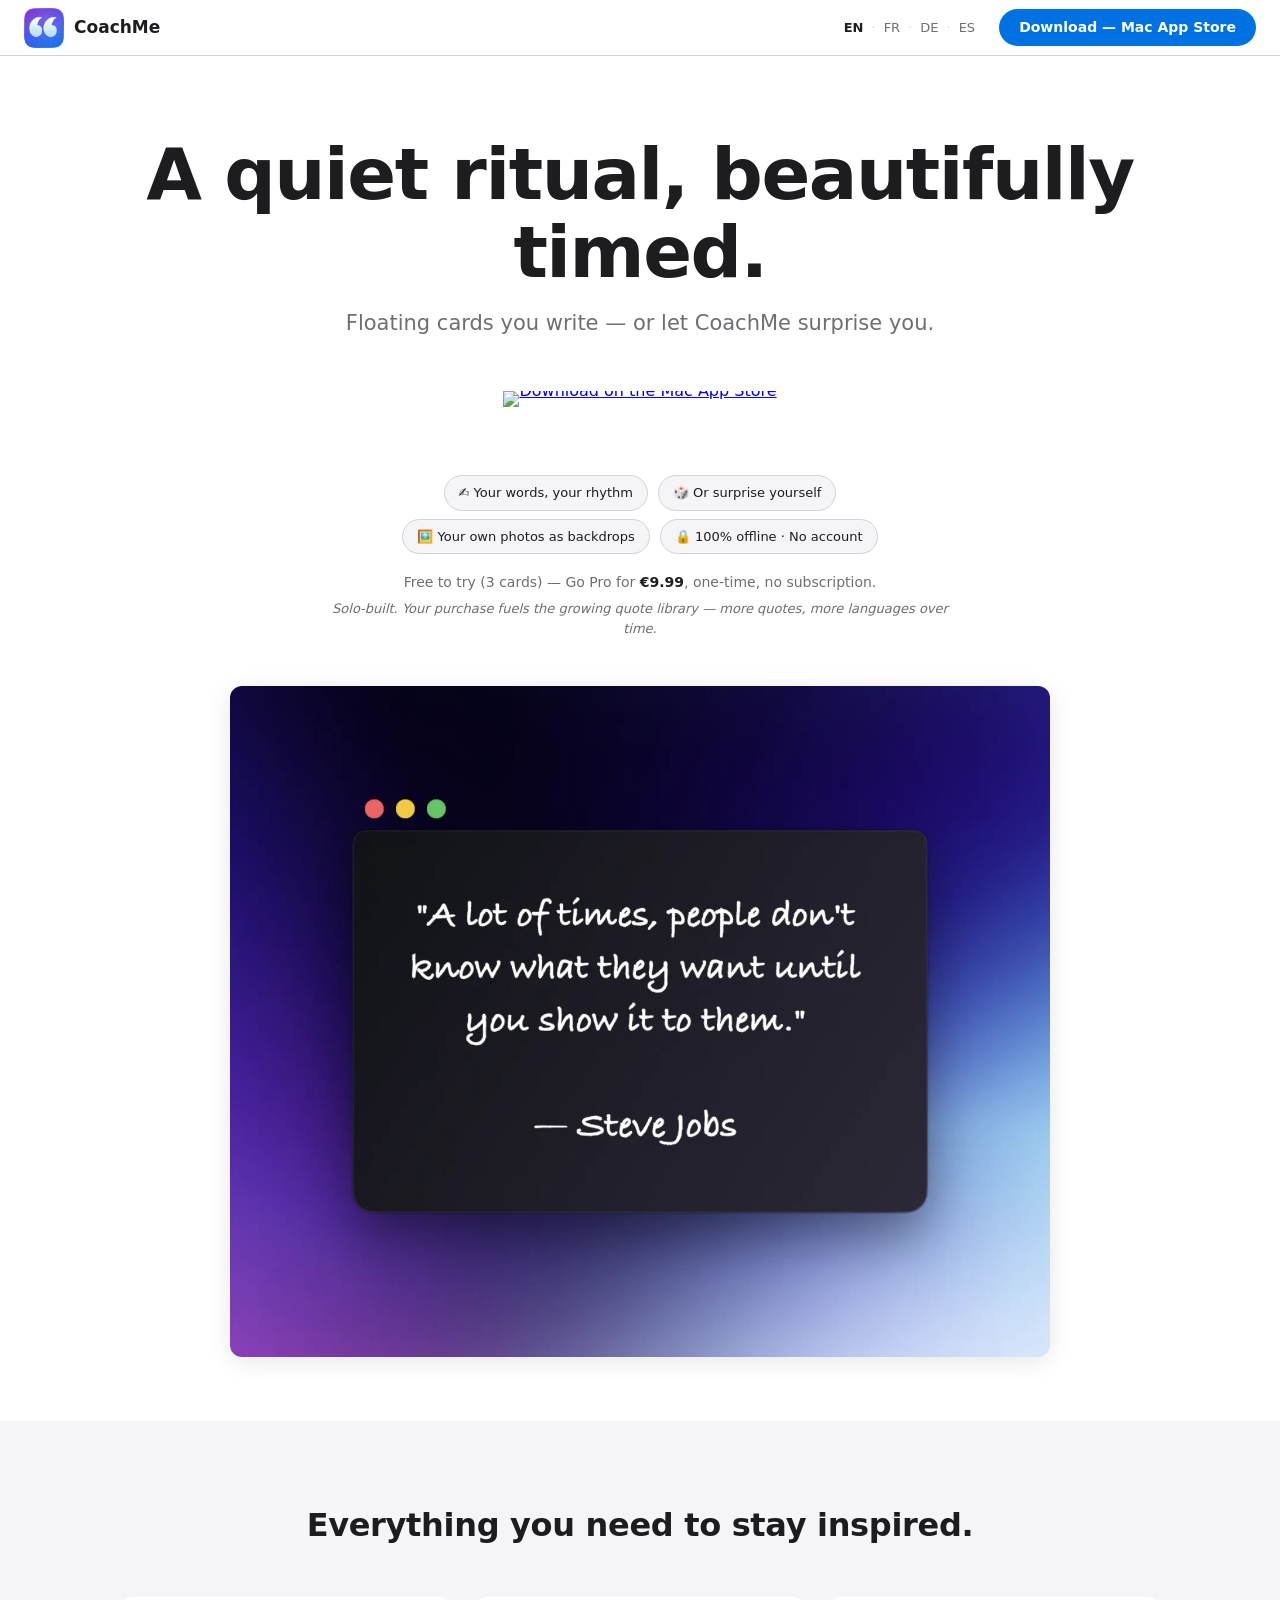
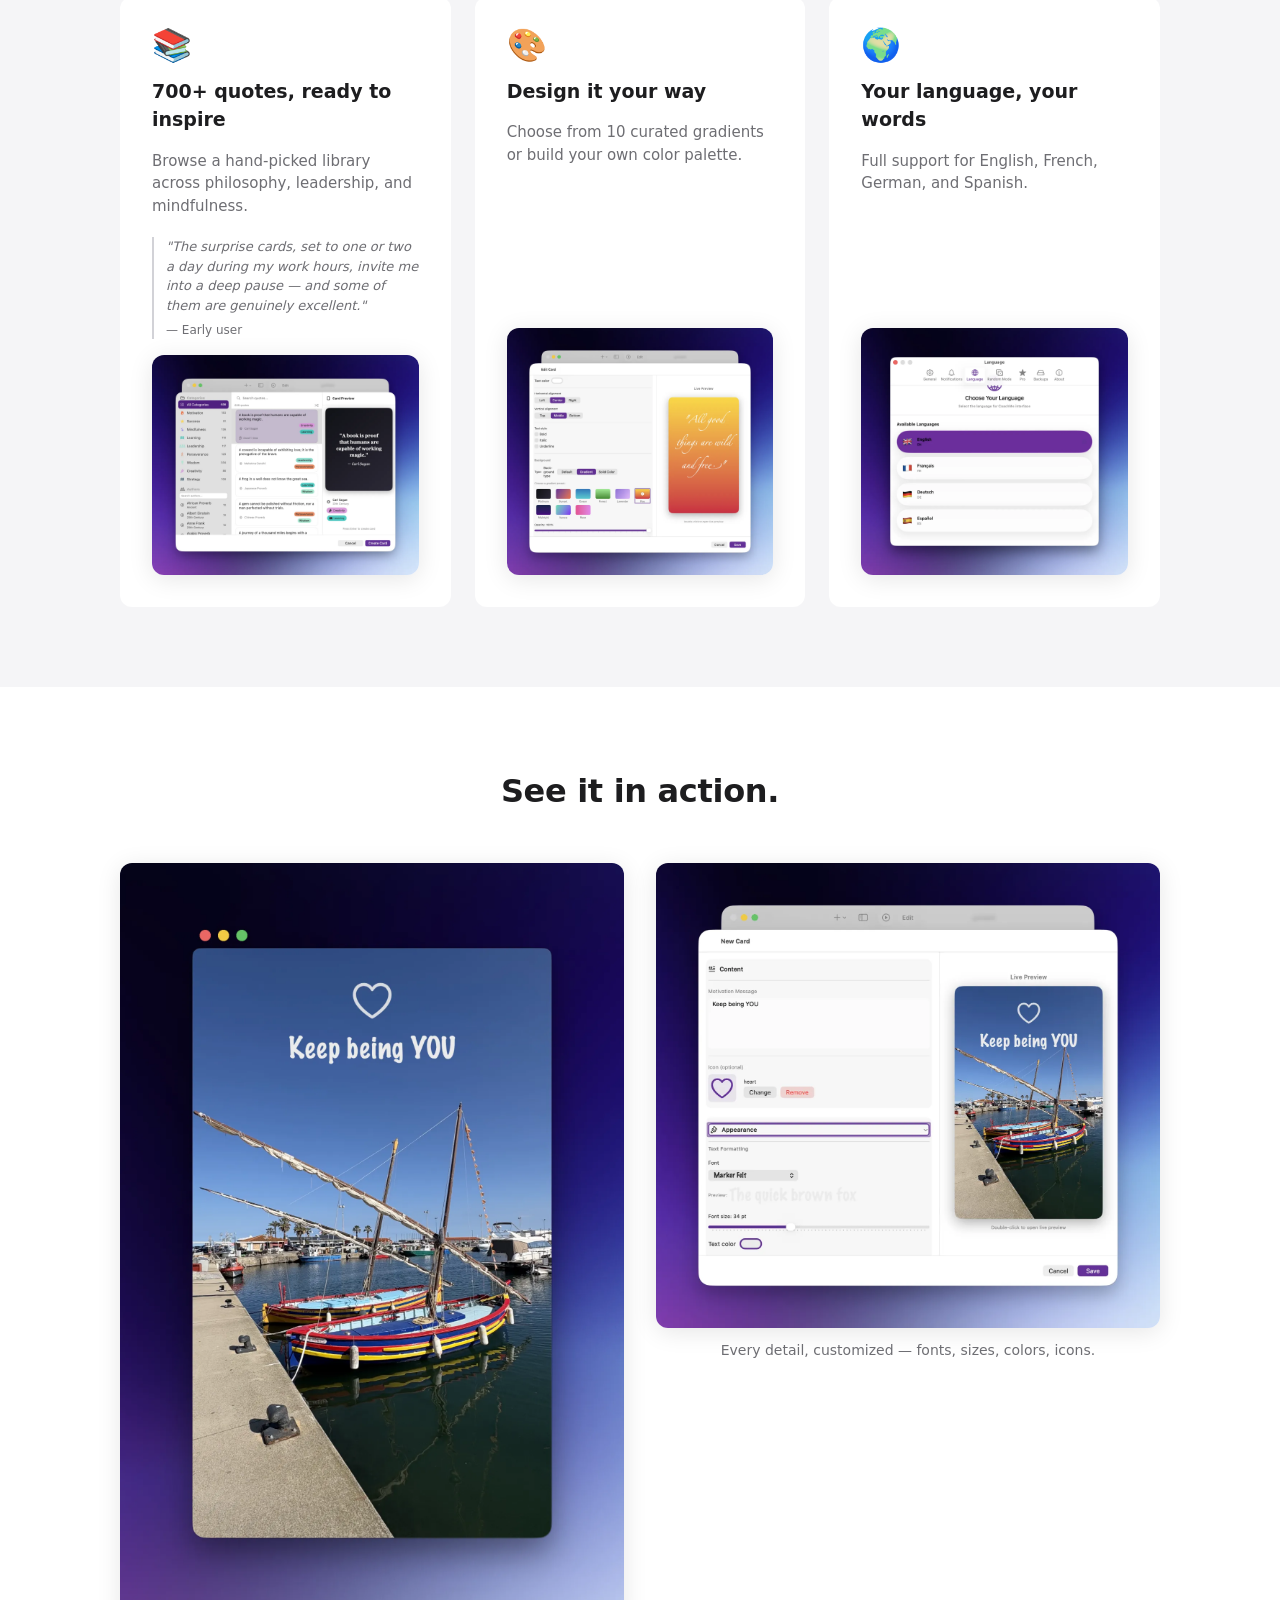
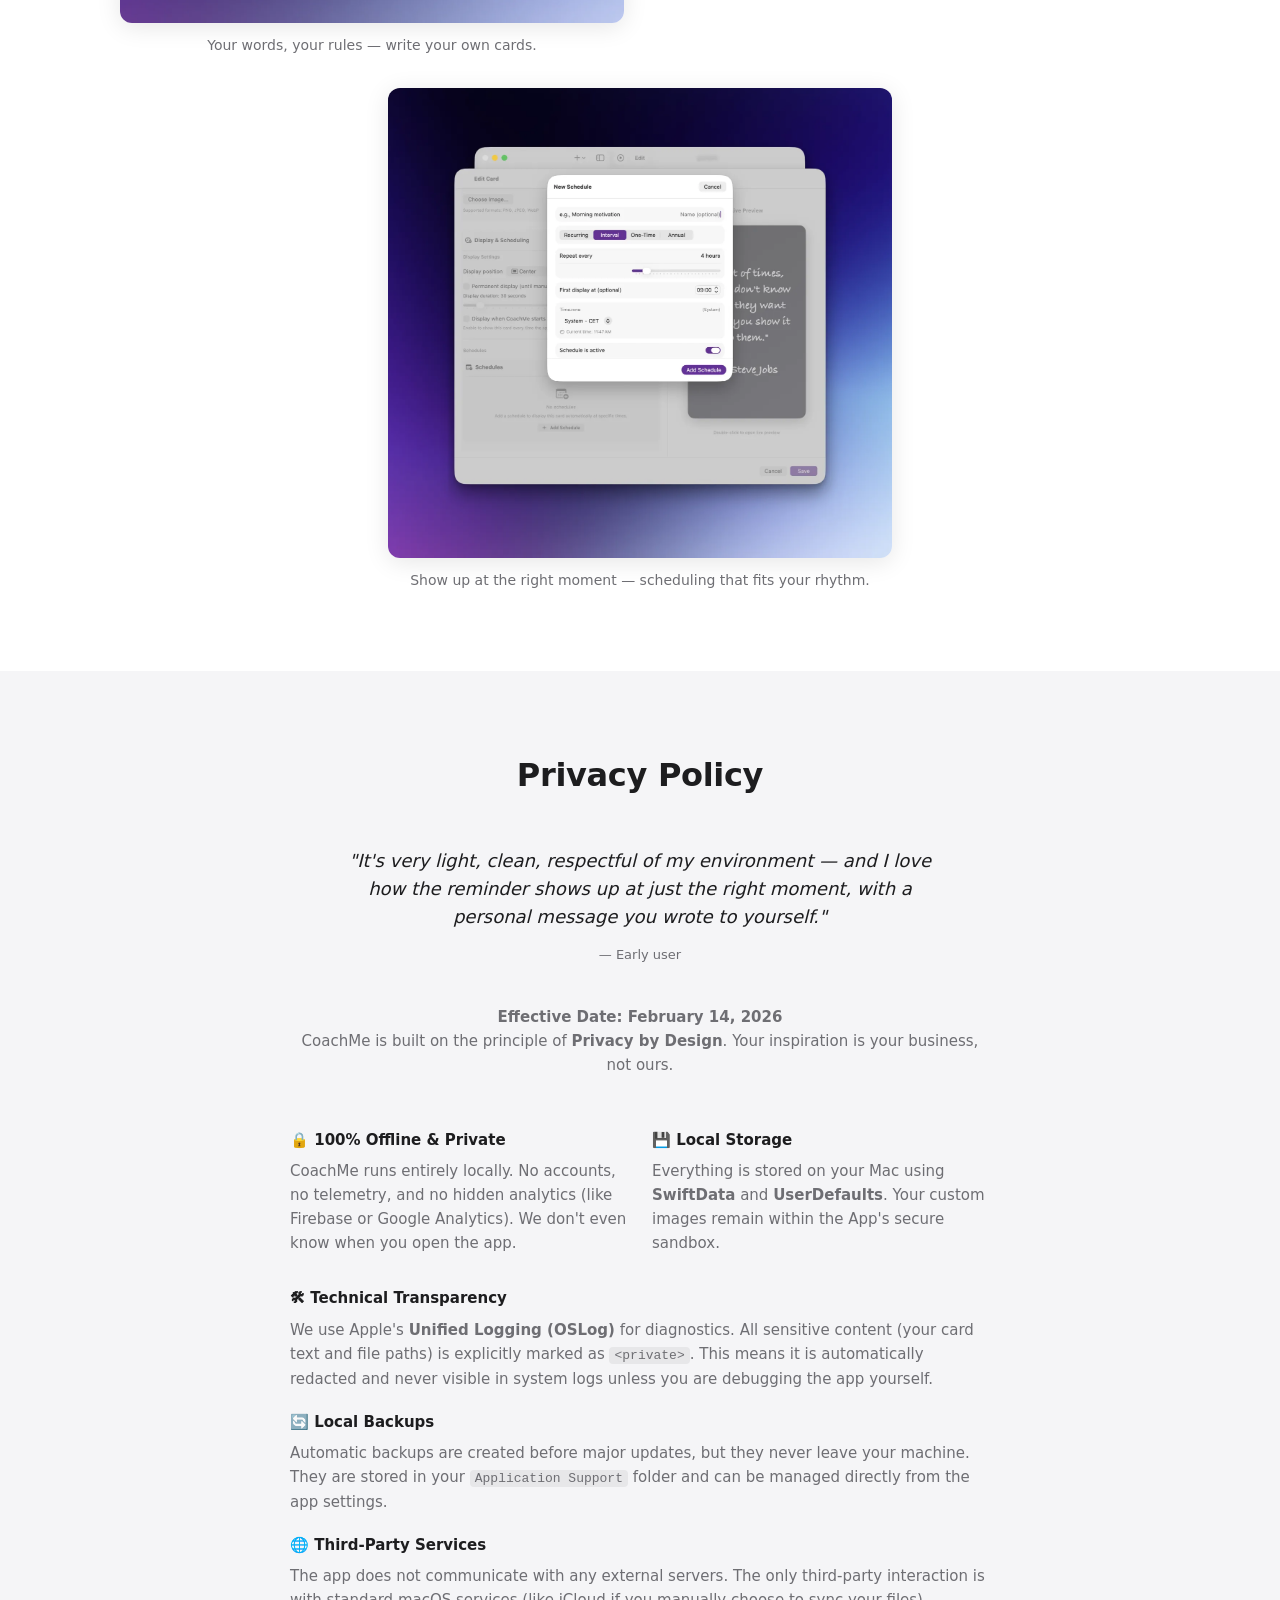
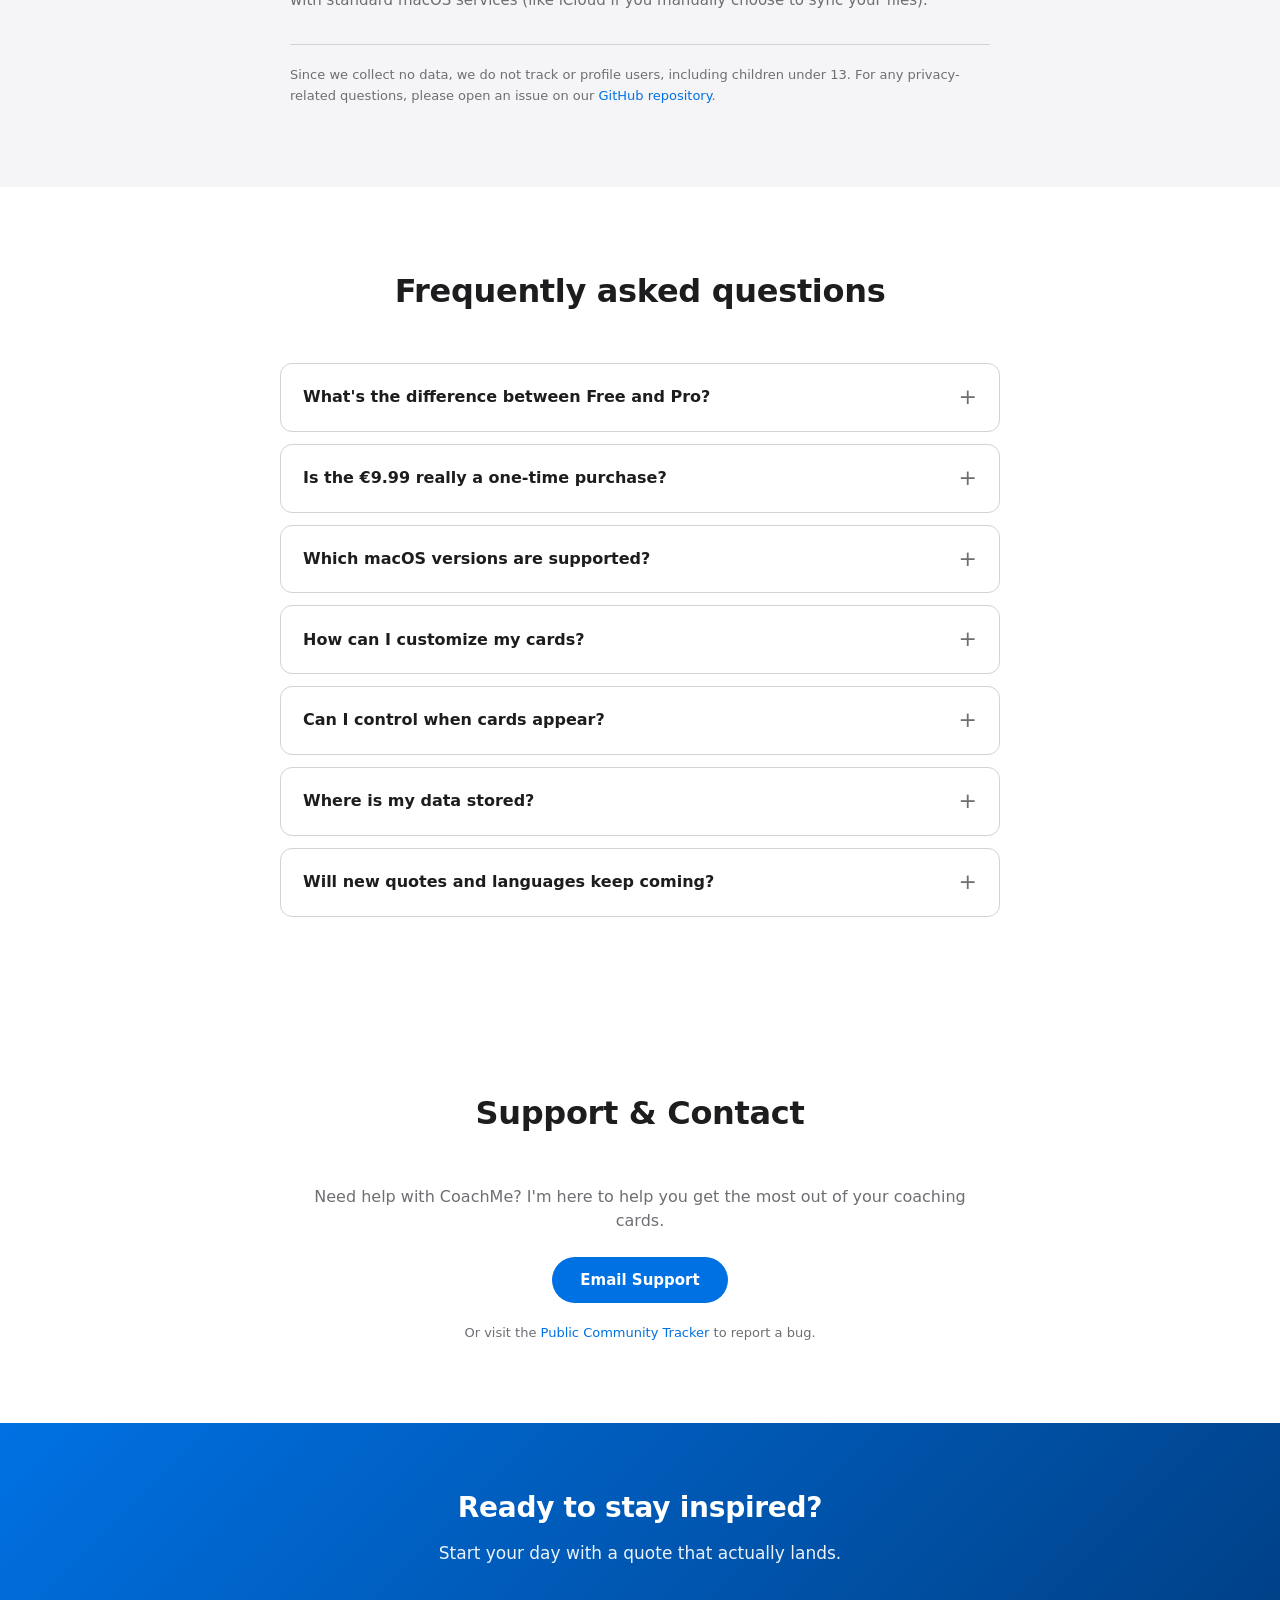
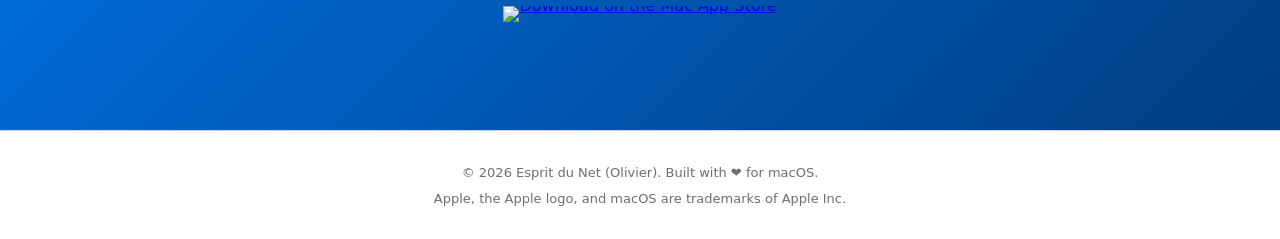
==== commit 5f5e5e13: "fix(i18n): align quote count to 700+ across all four languages The app now ships with 722 hand-curat" ====
--- a/index.html
+++ b/index.html
@@ -6,7 +6,7 @@
 <!-- Primary meta -->
 <title>CoachMe — Daily Motivation on Your Mac</title>
 <meta name="description"
-    content="CoachMe — Motivational floating cards for macOS. 600+ curated quotes, smart scheduling, beautiful design.">
+    content="CoachMe — Motivational floating cards for macOS. 700+ curated quotes, smart scheduling, beautiful design.">
 <!-- Canonical + hreflang alternates -->
 <link rel="canonical" href="https://coachme.esprit-du-net.eu/">
 <link rel="alternate" hreflang="en" href="https://coachme.esprit-du-net.eu/">
@@ -18,7 +18,7 @@
 <!-- Open Graph -->
 <meta property="og:title" content="CoachMe — Daily Motivation on Your Mac">
 <meta property="og:description"
-    content="Motivational floating cards for macOS. 600+ curated quotes, smart scheduling, beautiful design.">
+    content="Motivational floating cards for macOS. 700+ curated quotes, smart scheduling, beautiful design.">
 <meta property="og:image" content="https://coachme.esprit-du-net.eu/screenshots/web/screenshot-01-steve-jobs-card.webp">
 <meta property="og:url" content="https://coachme.esprit-du-net.eu/">
 <meta property="og:type" content="website">
@@ -31,7 +31,7 @@
 <meta name="twitter:card" content="summary_large_image">
 <meta name="twitter:title" content="CoachMe — Daily Motivation on Your Mac">
 <meta name="twitter:description"
-    content="Motivational floating cards for macOS. 600+ curated quotes, smart scheduling, beautiful design.">
+    content="Motivational floating cards for macOS. 700+ curated quotes, smart scheduling, beautiful design.">
 <meta name="twitter:image"
     content="https://coachme.esprit-du-net.eu/screenshots/web/screenshot-01-steve-jobs-card.webp">
 
@@ -72,11 +72,11 @@
   "author": {
     "@type": "Person",
     "name": "Olivier",
-    "url": "https://esprit-du-net.eu/"
+    "url": "https://whoami.esprit-du-net.eu/"
   },
   "publisher": {
     "@type": "Organization",
-    "name": "Esprit du Net"
+    "name": "Esprit du Net by Olivier Maréchal"
   }
 }
 </script>
@@ -204,13 +204,13 @@
     <div class="features-grid">
         <div class="feature-card">
             <div class="emoji">📚</div>
-            <h3>600+ quotes, ready to inspire</h3>
+            <h3>700+ quotes, ready to inspire</h3>
             <p>Browse a hand-picked library across philosophy, leadership, and mindfulness.</p>
             <blockquote class="feature-testimonial">
                 "The surprise cards, set to one or two a day during my work hours, invite me into a deep pause — and some of them are genuinely excellent."
                 <cite>— Early user</cite>
             </blockquote>
-        <img src="/screenshots/web/screenshot-02-quote-library.webp" alt="CoachMe quote library with 600+ curated quotes">
+        <img src="/screenshots/web/screenshot-02-quote-library.webp" alt="CoachMe quote library with 700+ curated quotes">
         </div>
 
         <div class="feature-card">
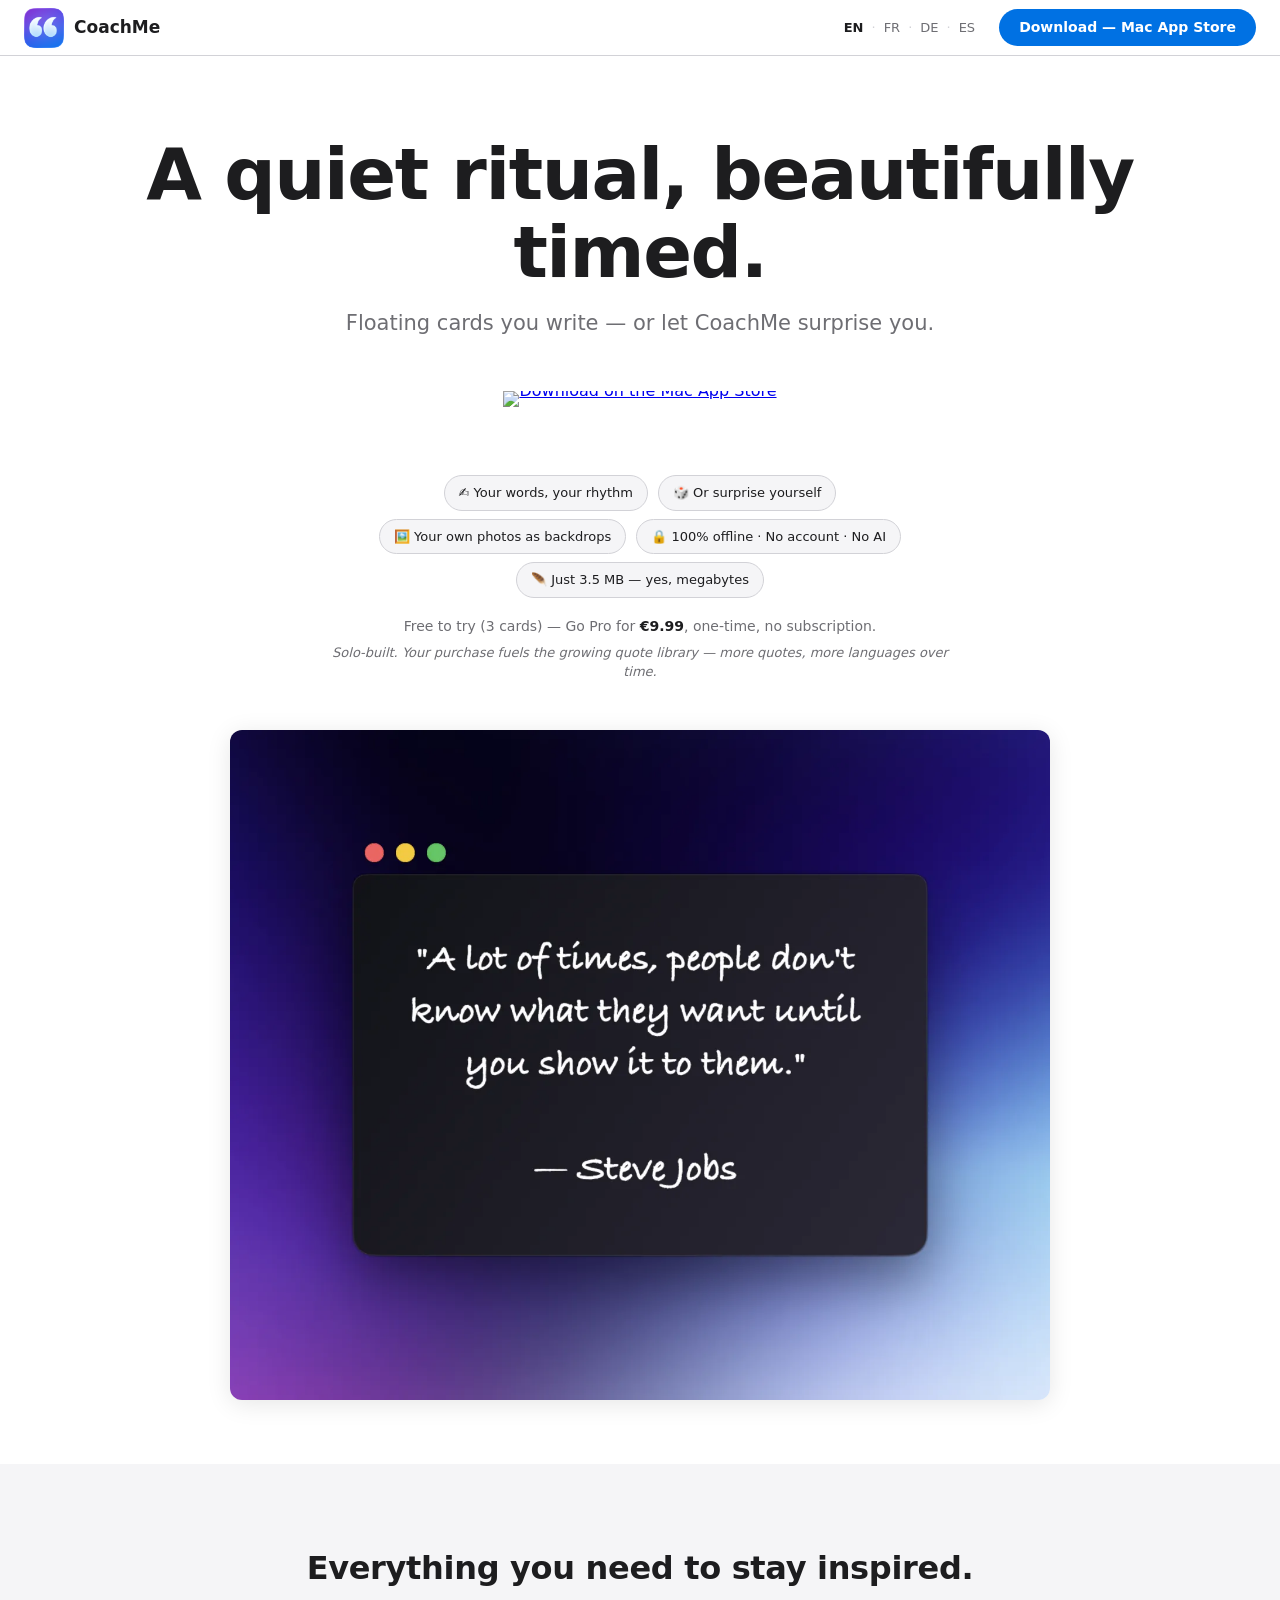
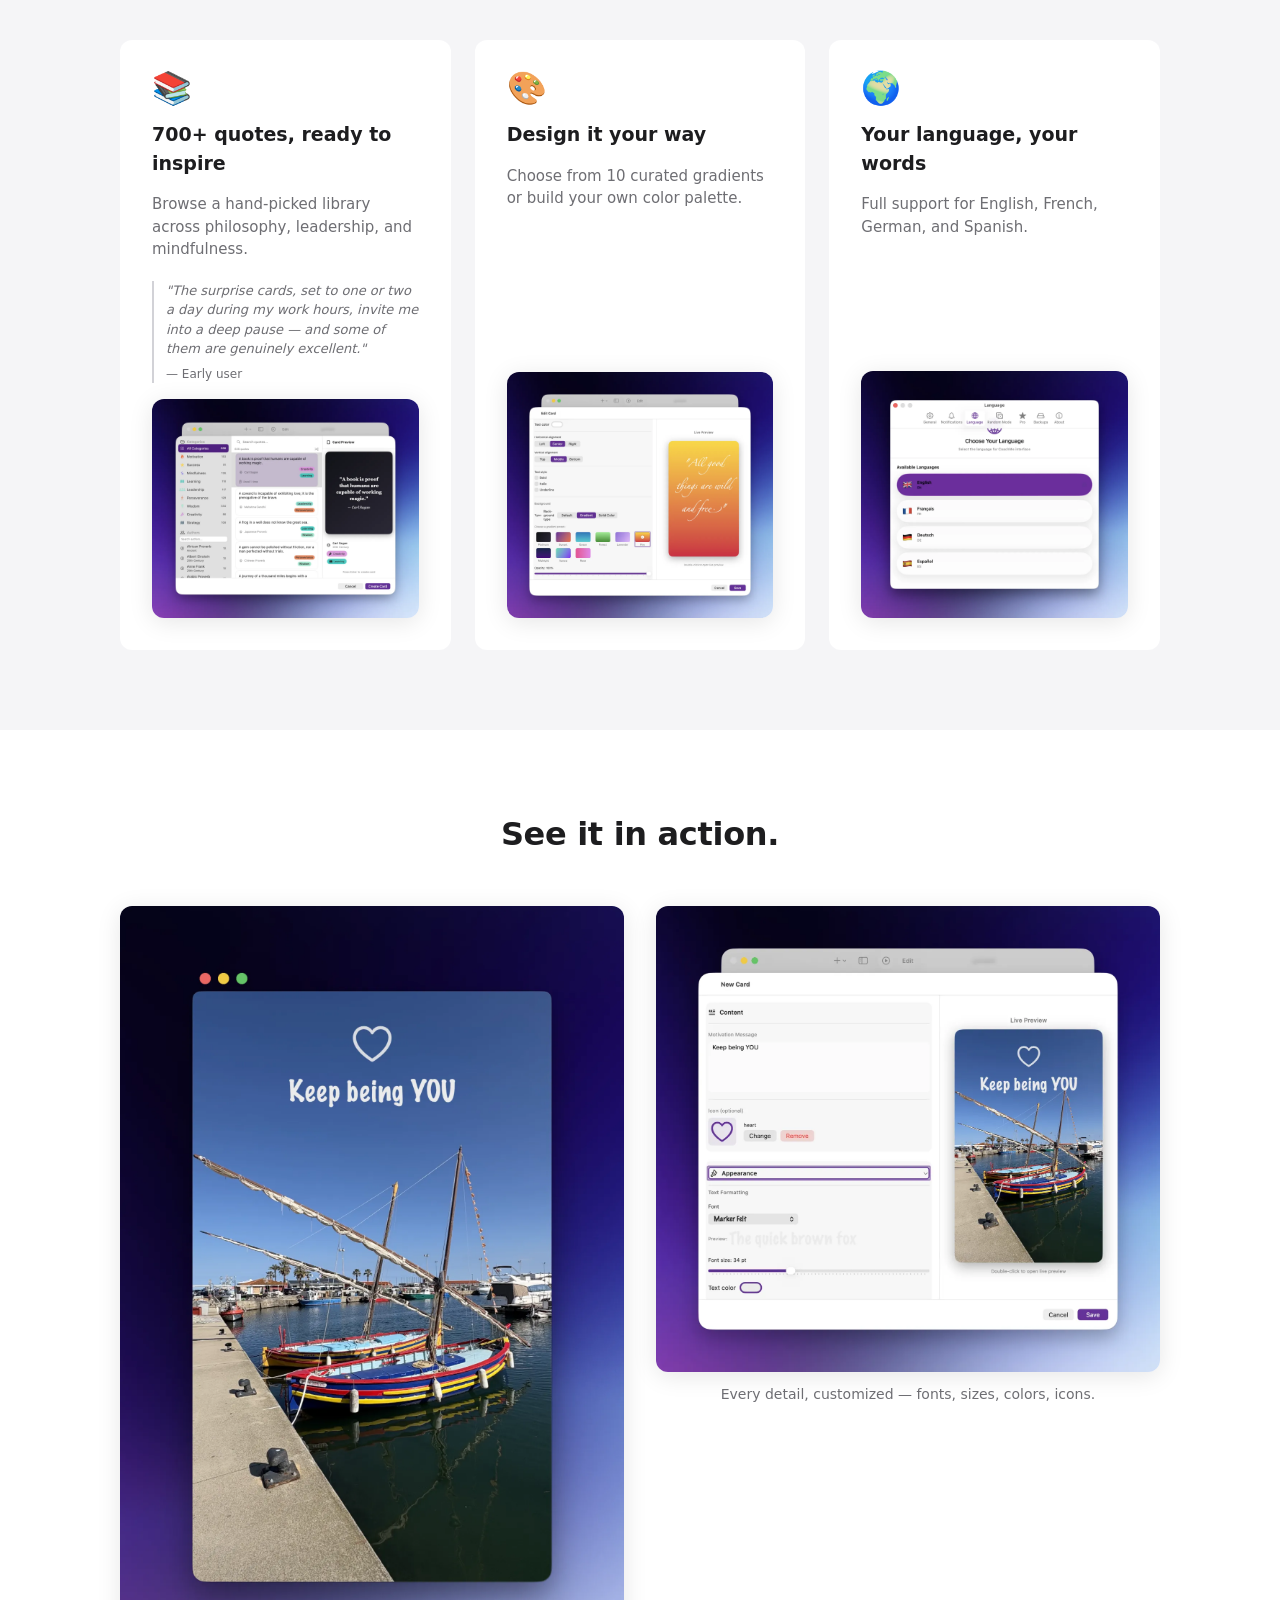
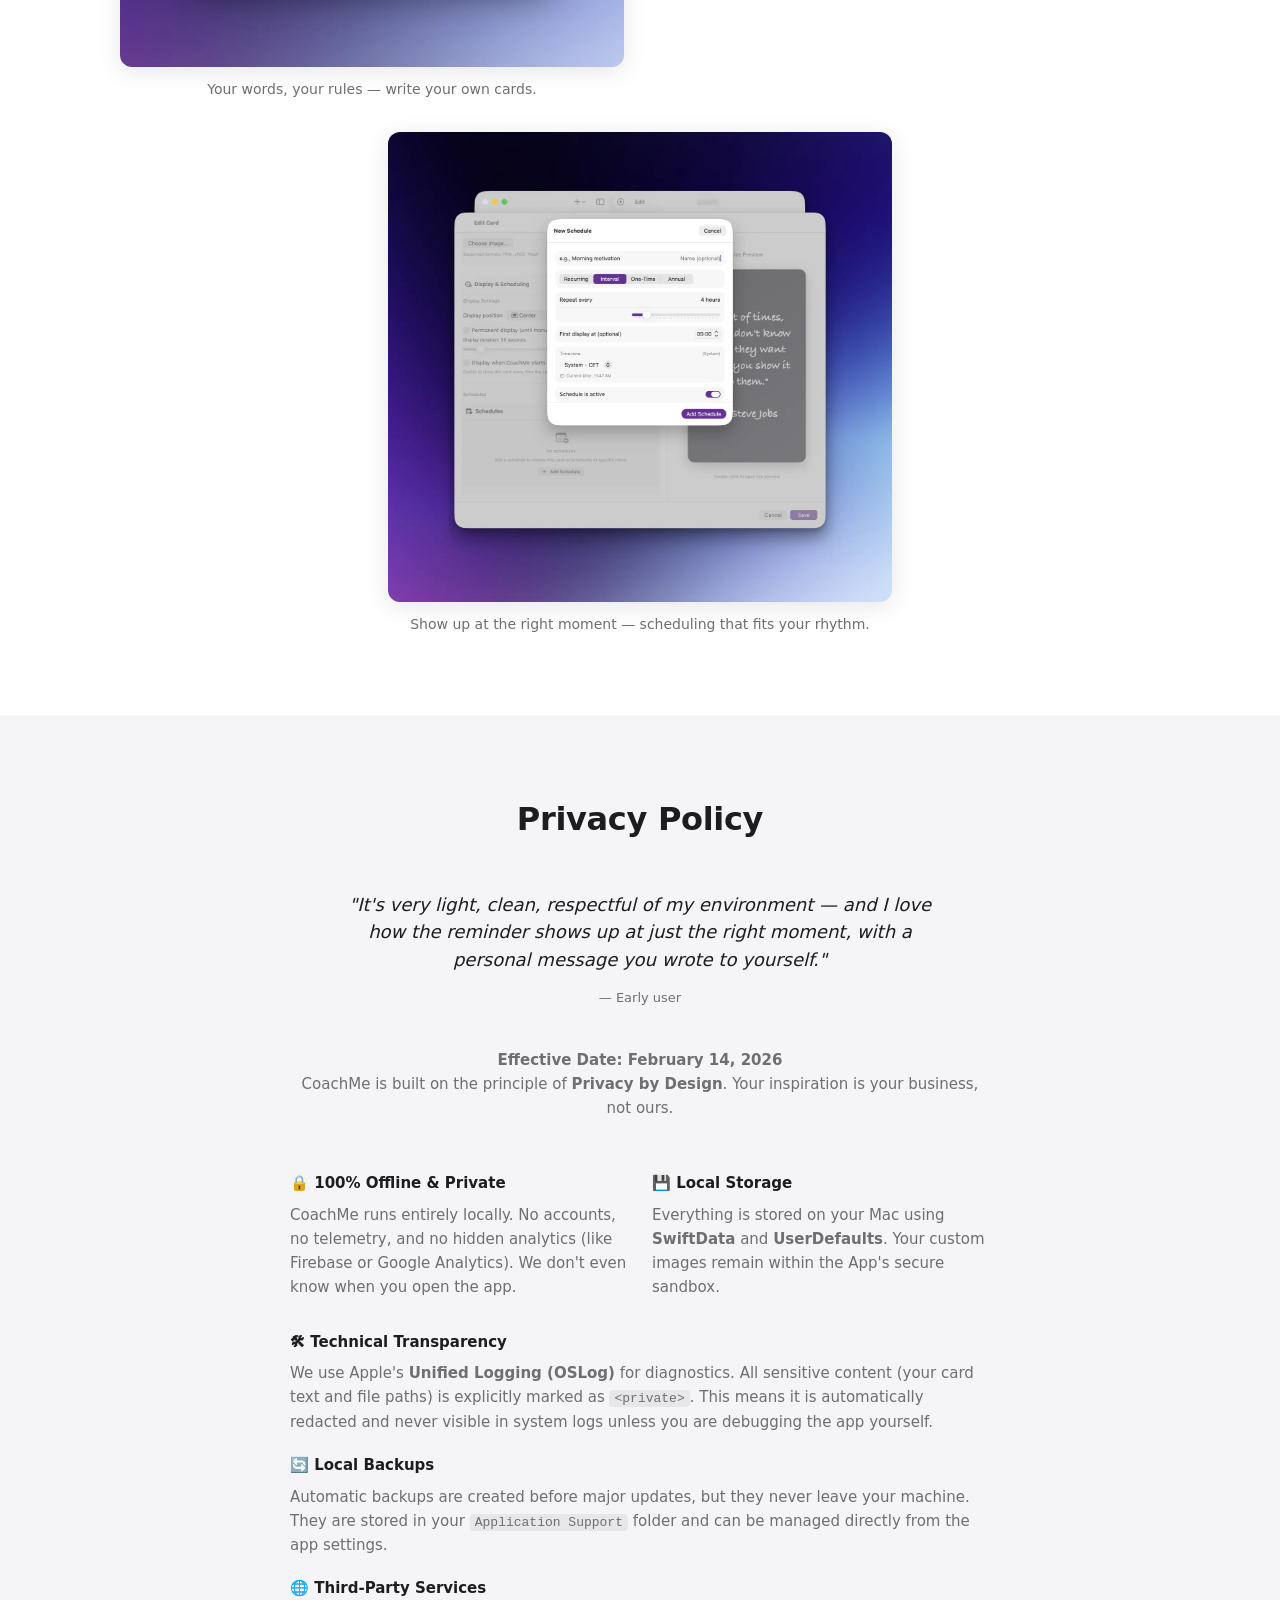
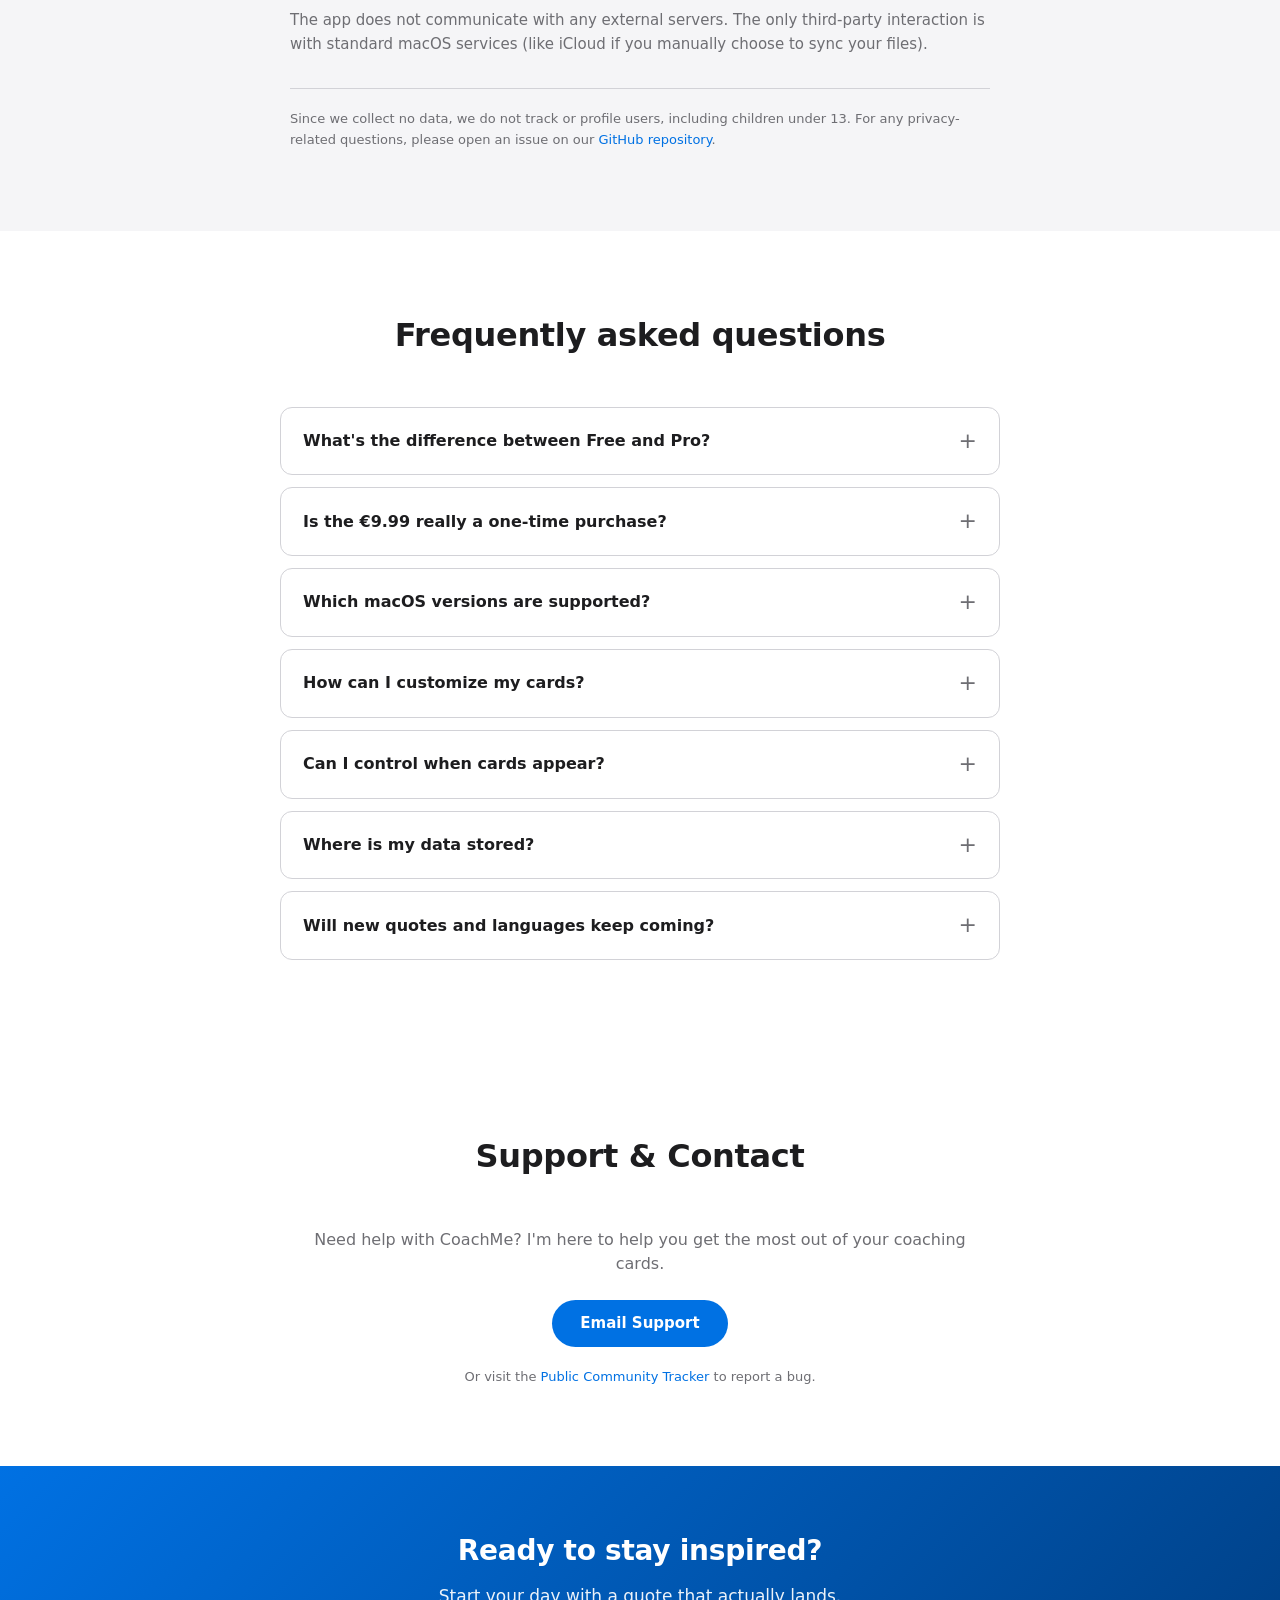
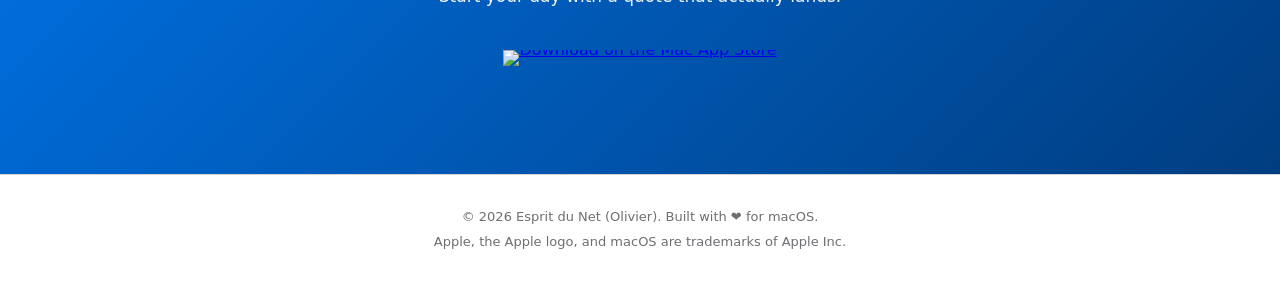
==== commit 494a3a93: "feat(i18n): surface No-AI and 3.5 MB app size in hero (all languages) Two differentiators were missi" ====
--- a/index.html
+++ b/index.html
@@ -185,7 +185,8 @@
         <li>✍️ Your words, your rhythm</li>
         <li>🎲 Or surprise yourself</li>
         <li>🖼️ Your own photos as backdrops</li>
-        <li>🔒 100% offline · No account</li>
+        <li>🔒 100% offline · No account · No AI</li>
+        <li>🪶 Just 3.5 MB — yes, megabytes</li>
     </ul>
     <p class="free-tagline">Free to try (3 cards) — Go Pro for <strong>€9.99</strong>, one-time, no subscription.</p>
     <p class="indie-note">Solo-built. Your purchase fuels the growing quote library — more quotes, more languages over time.</p>
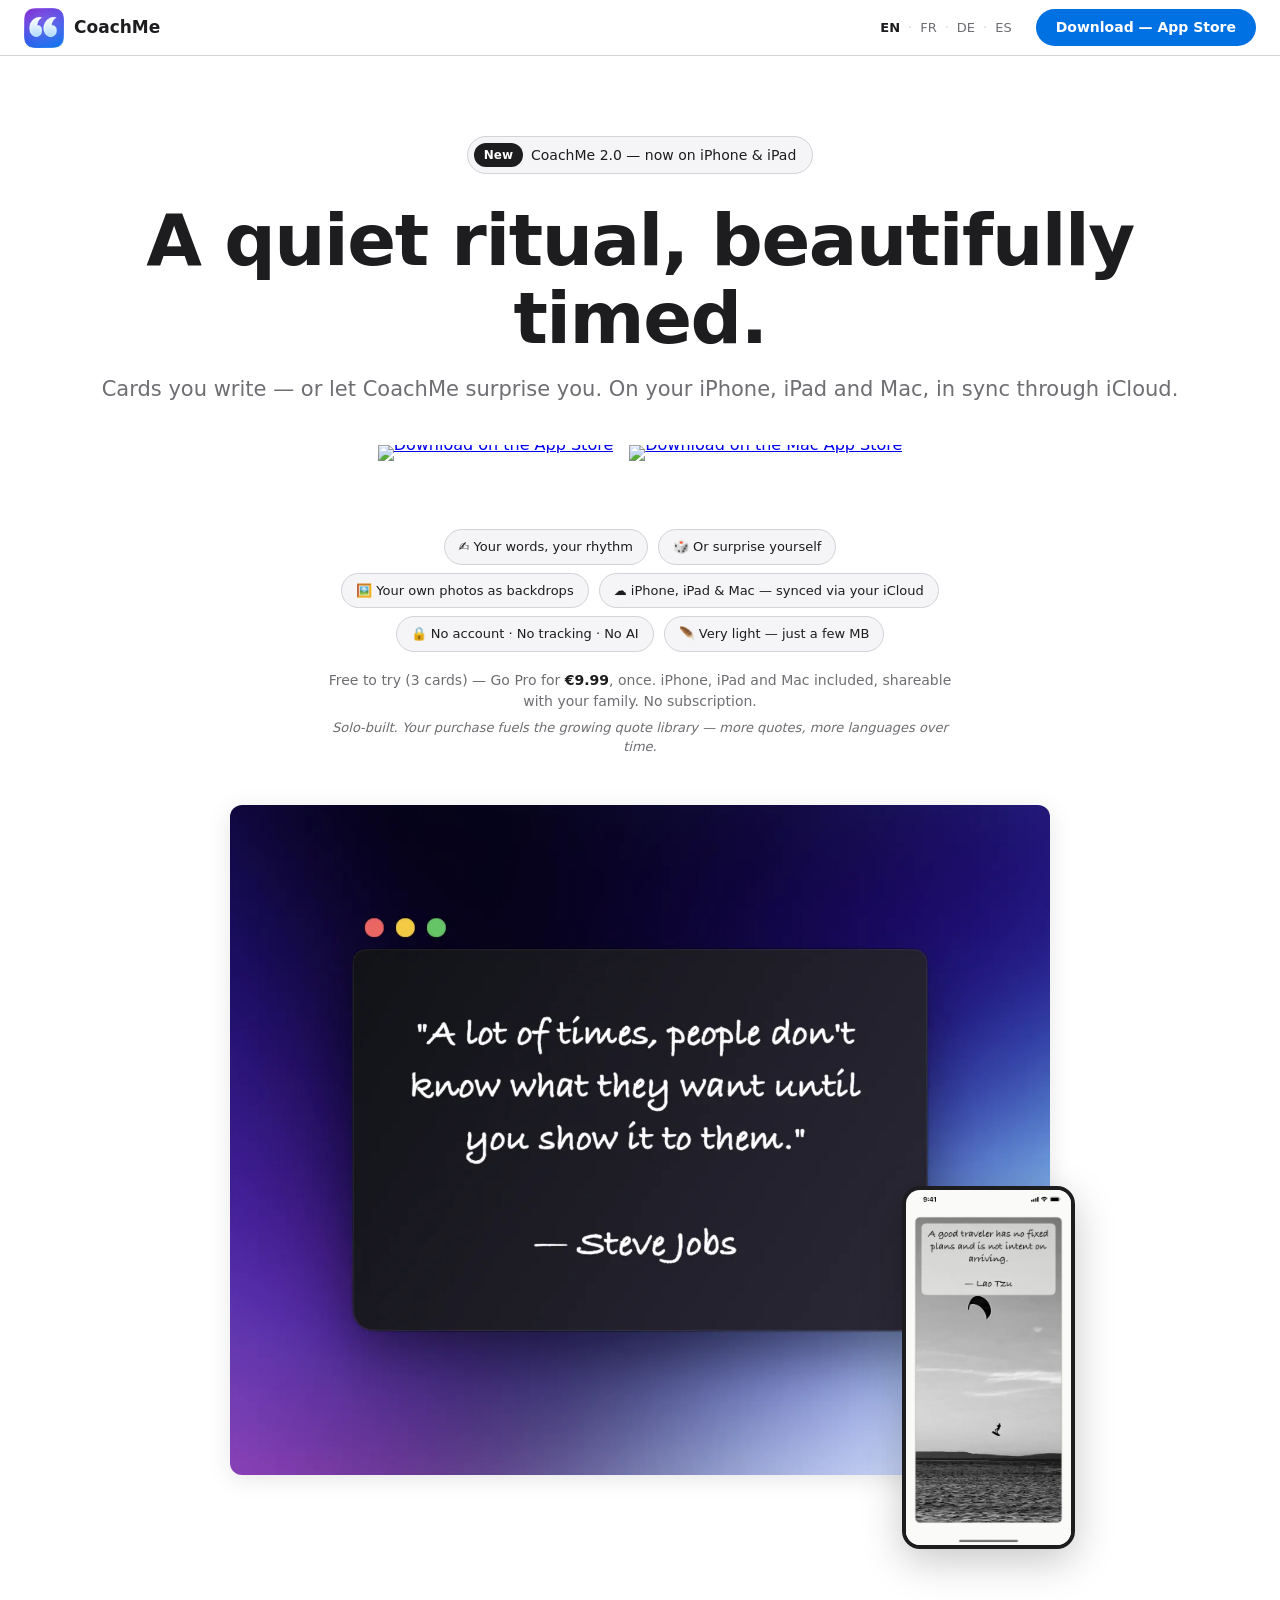
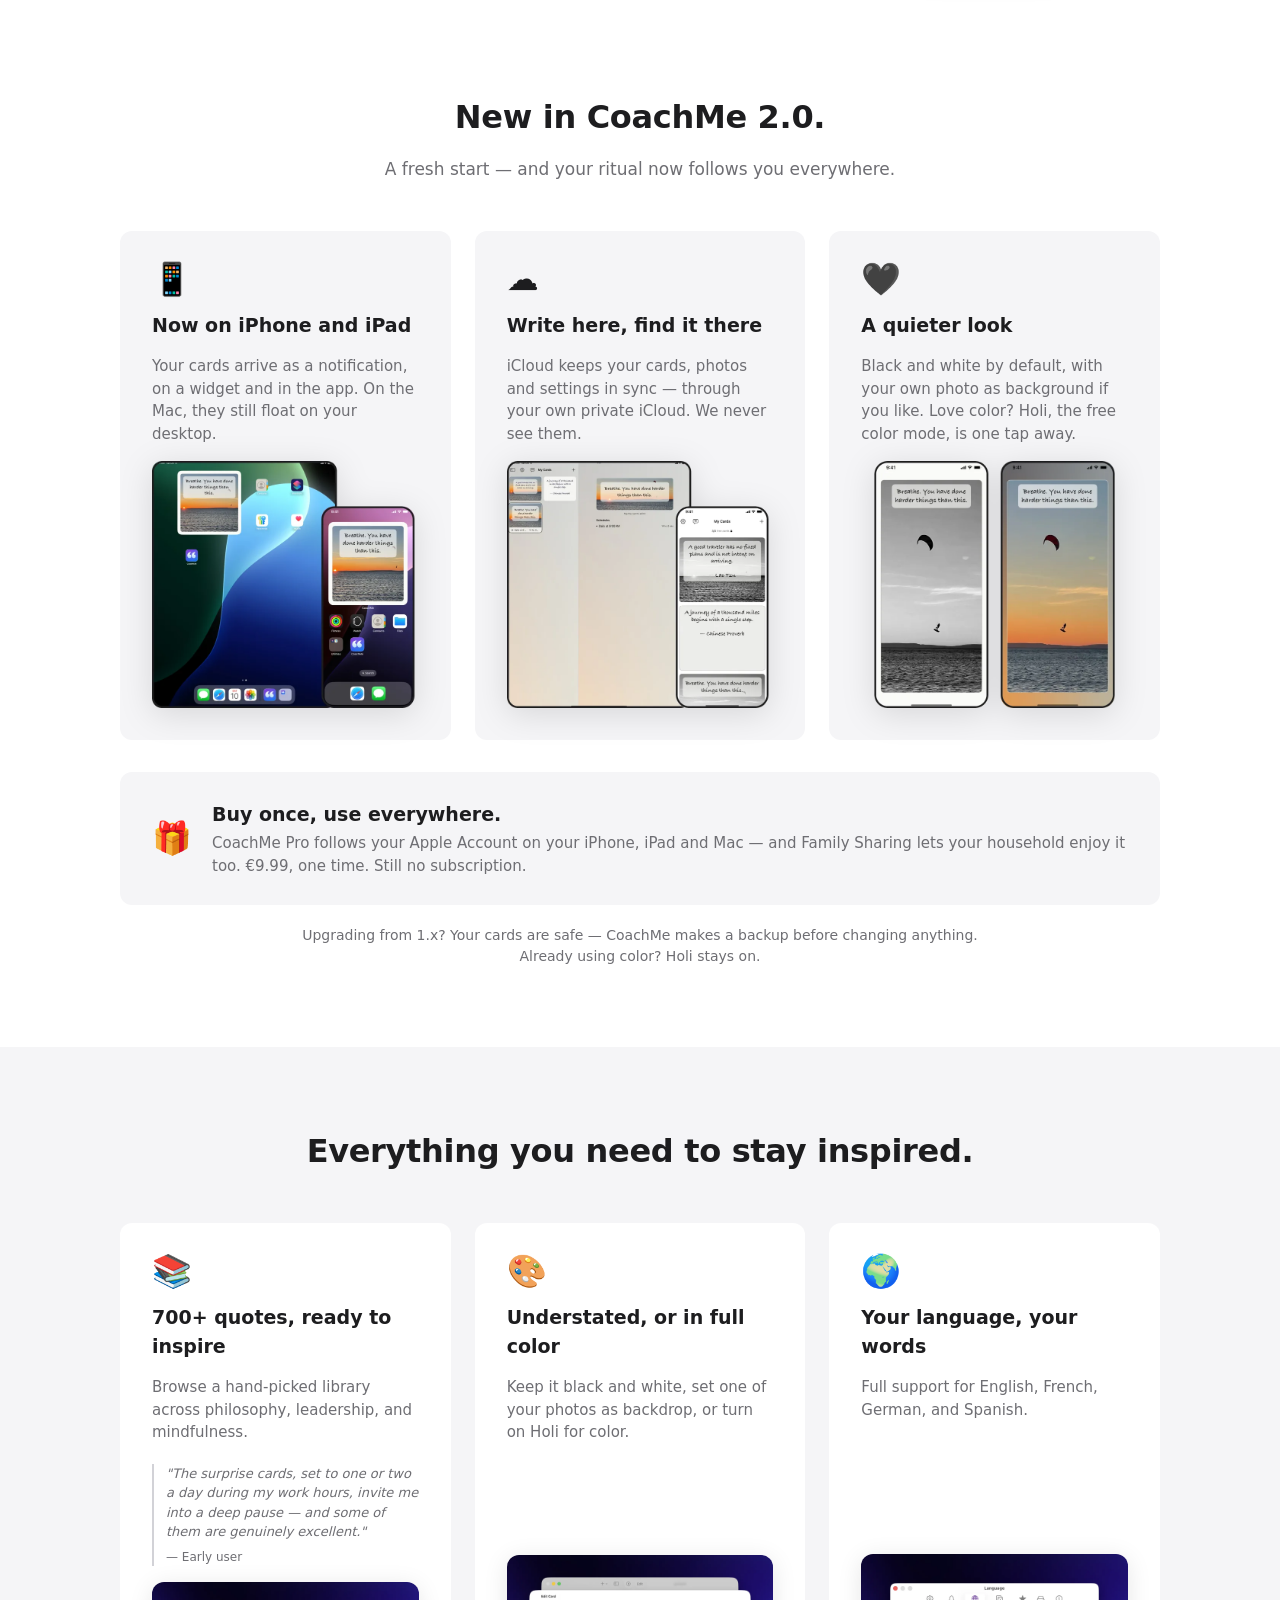
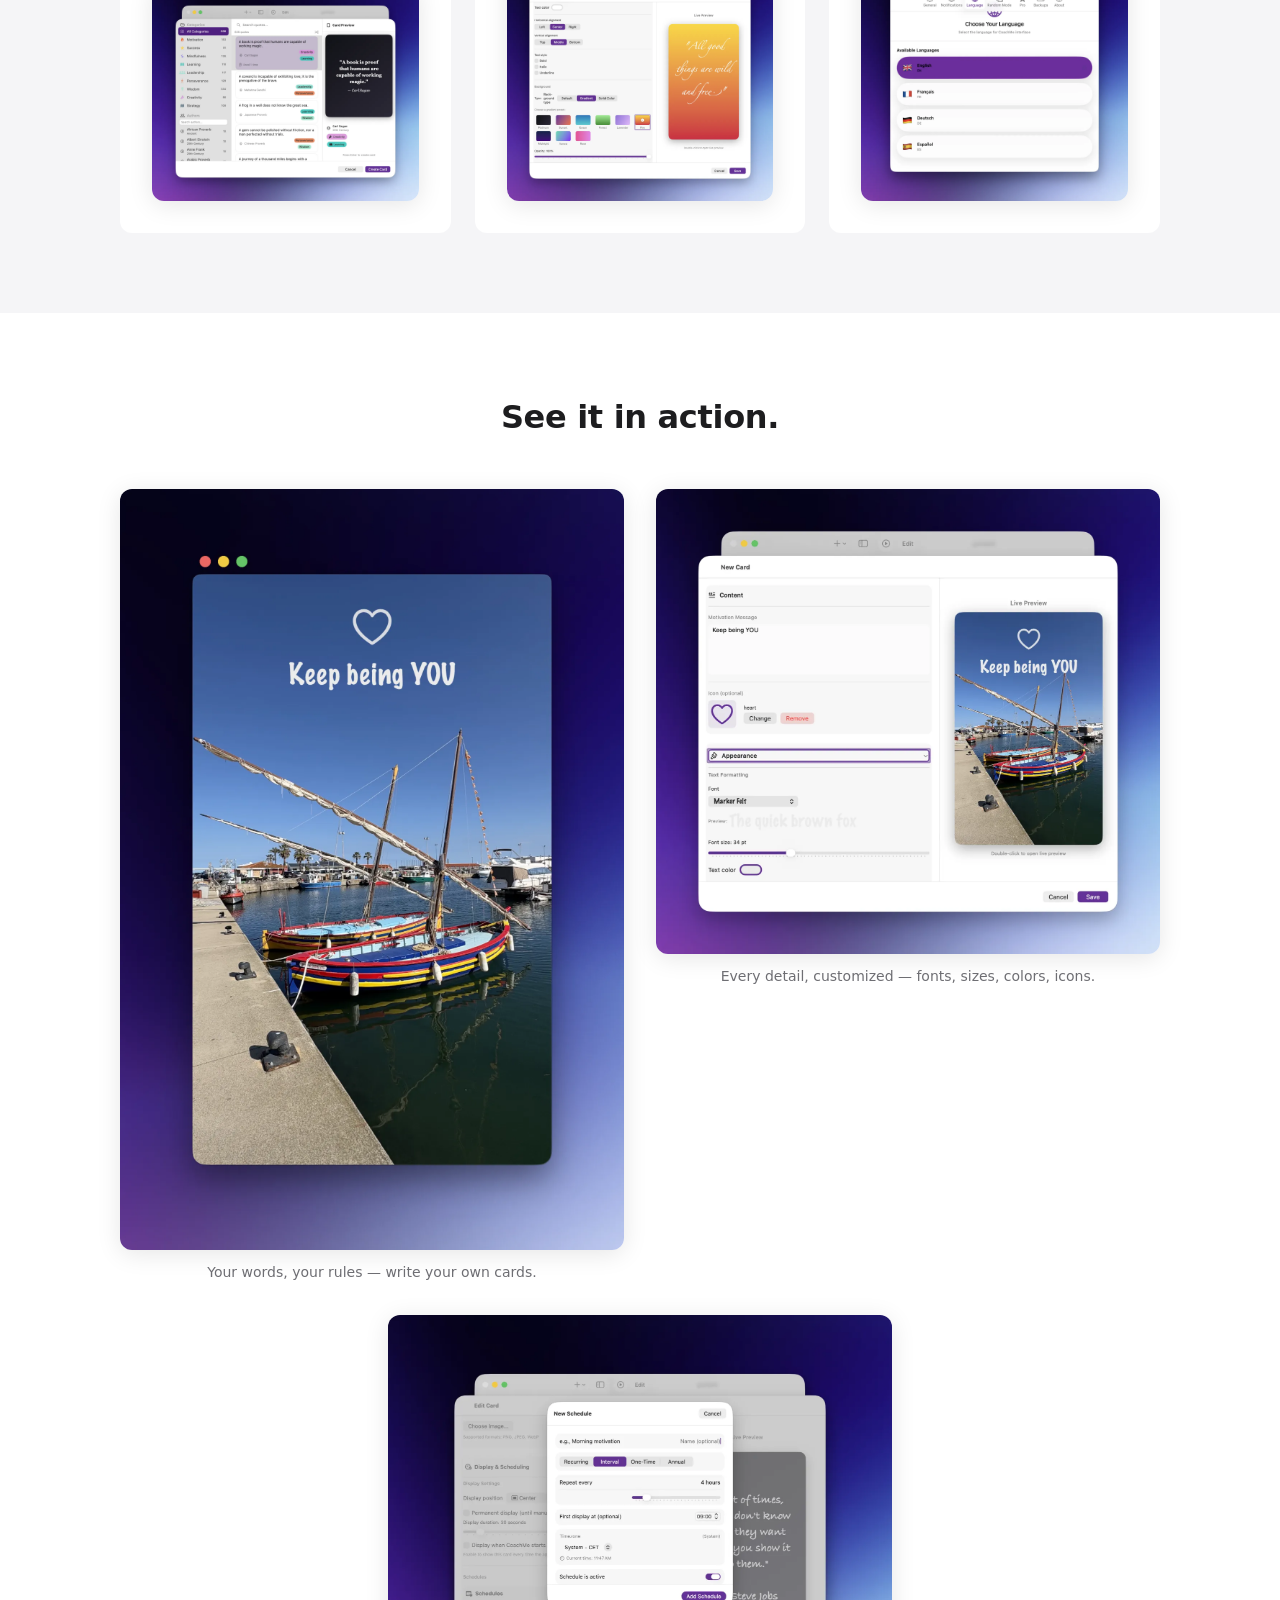
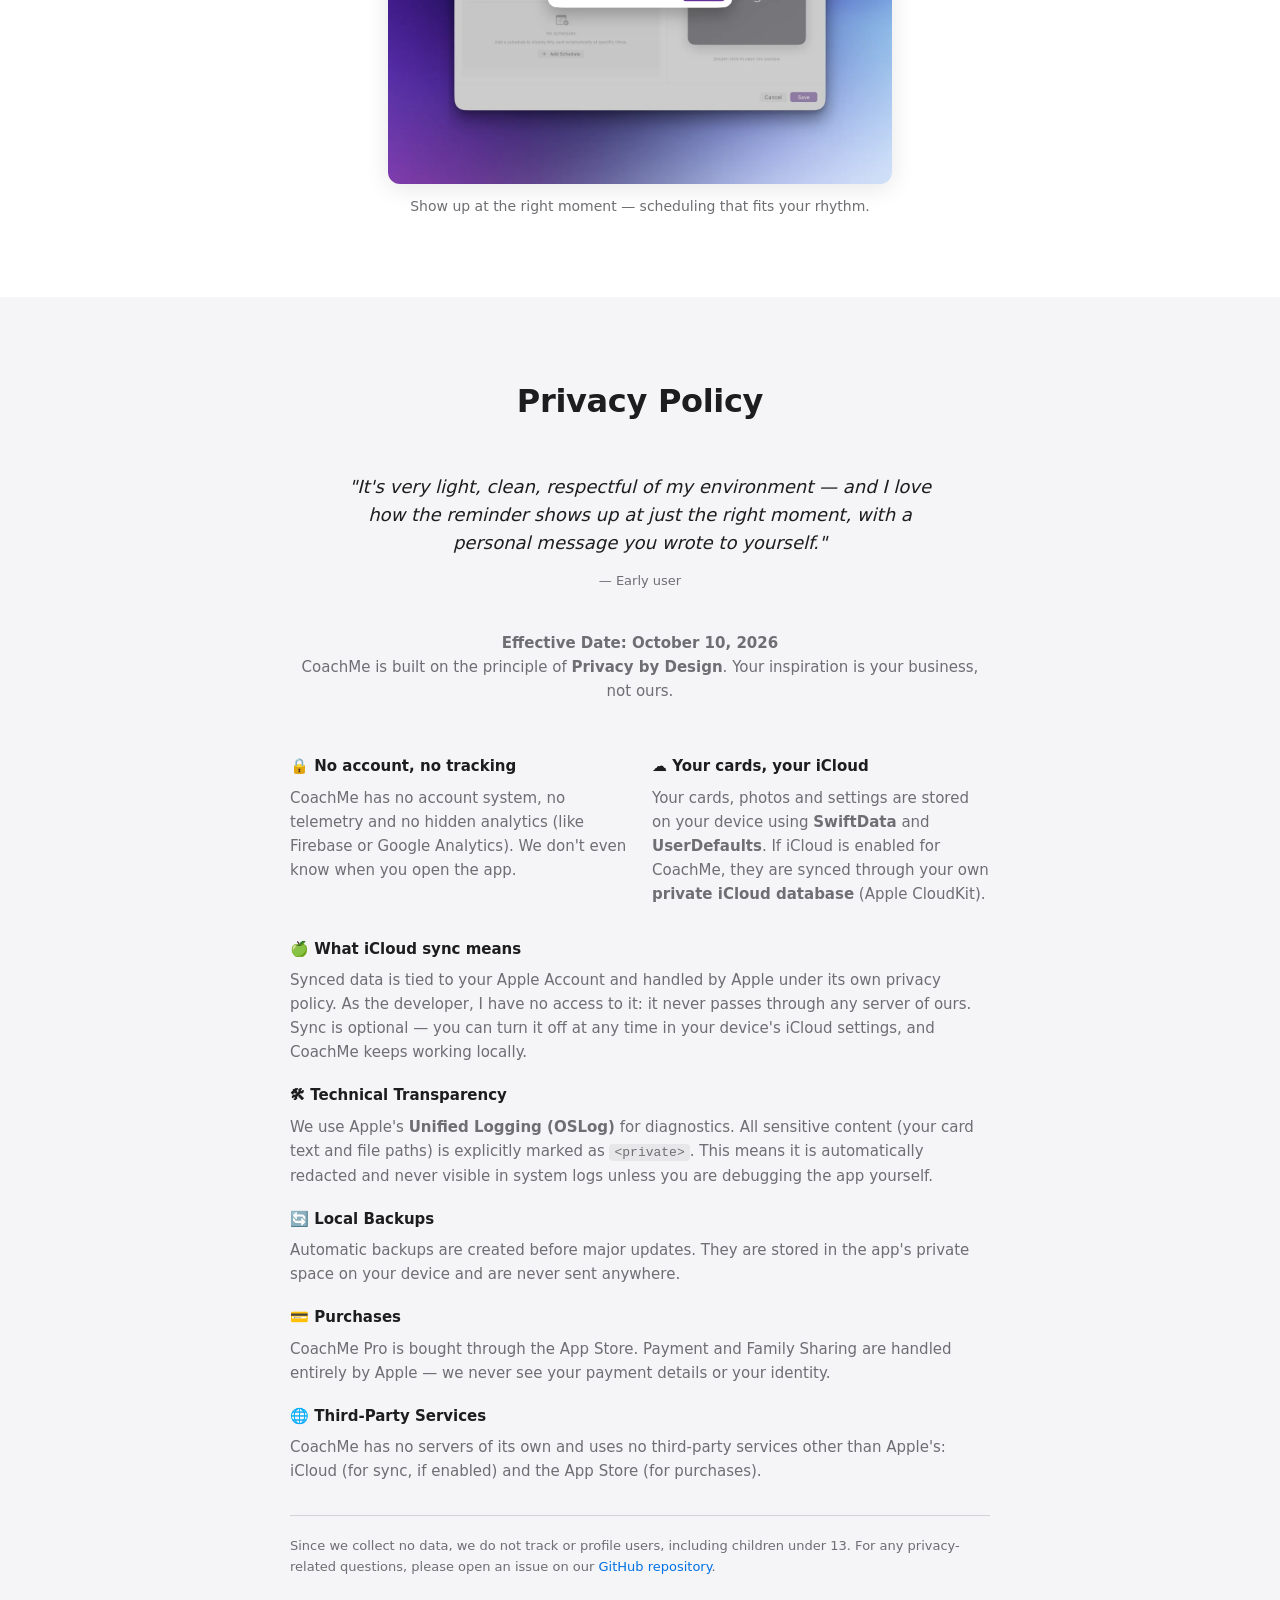
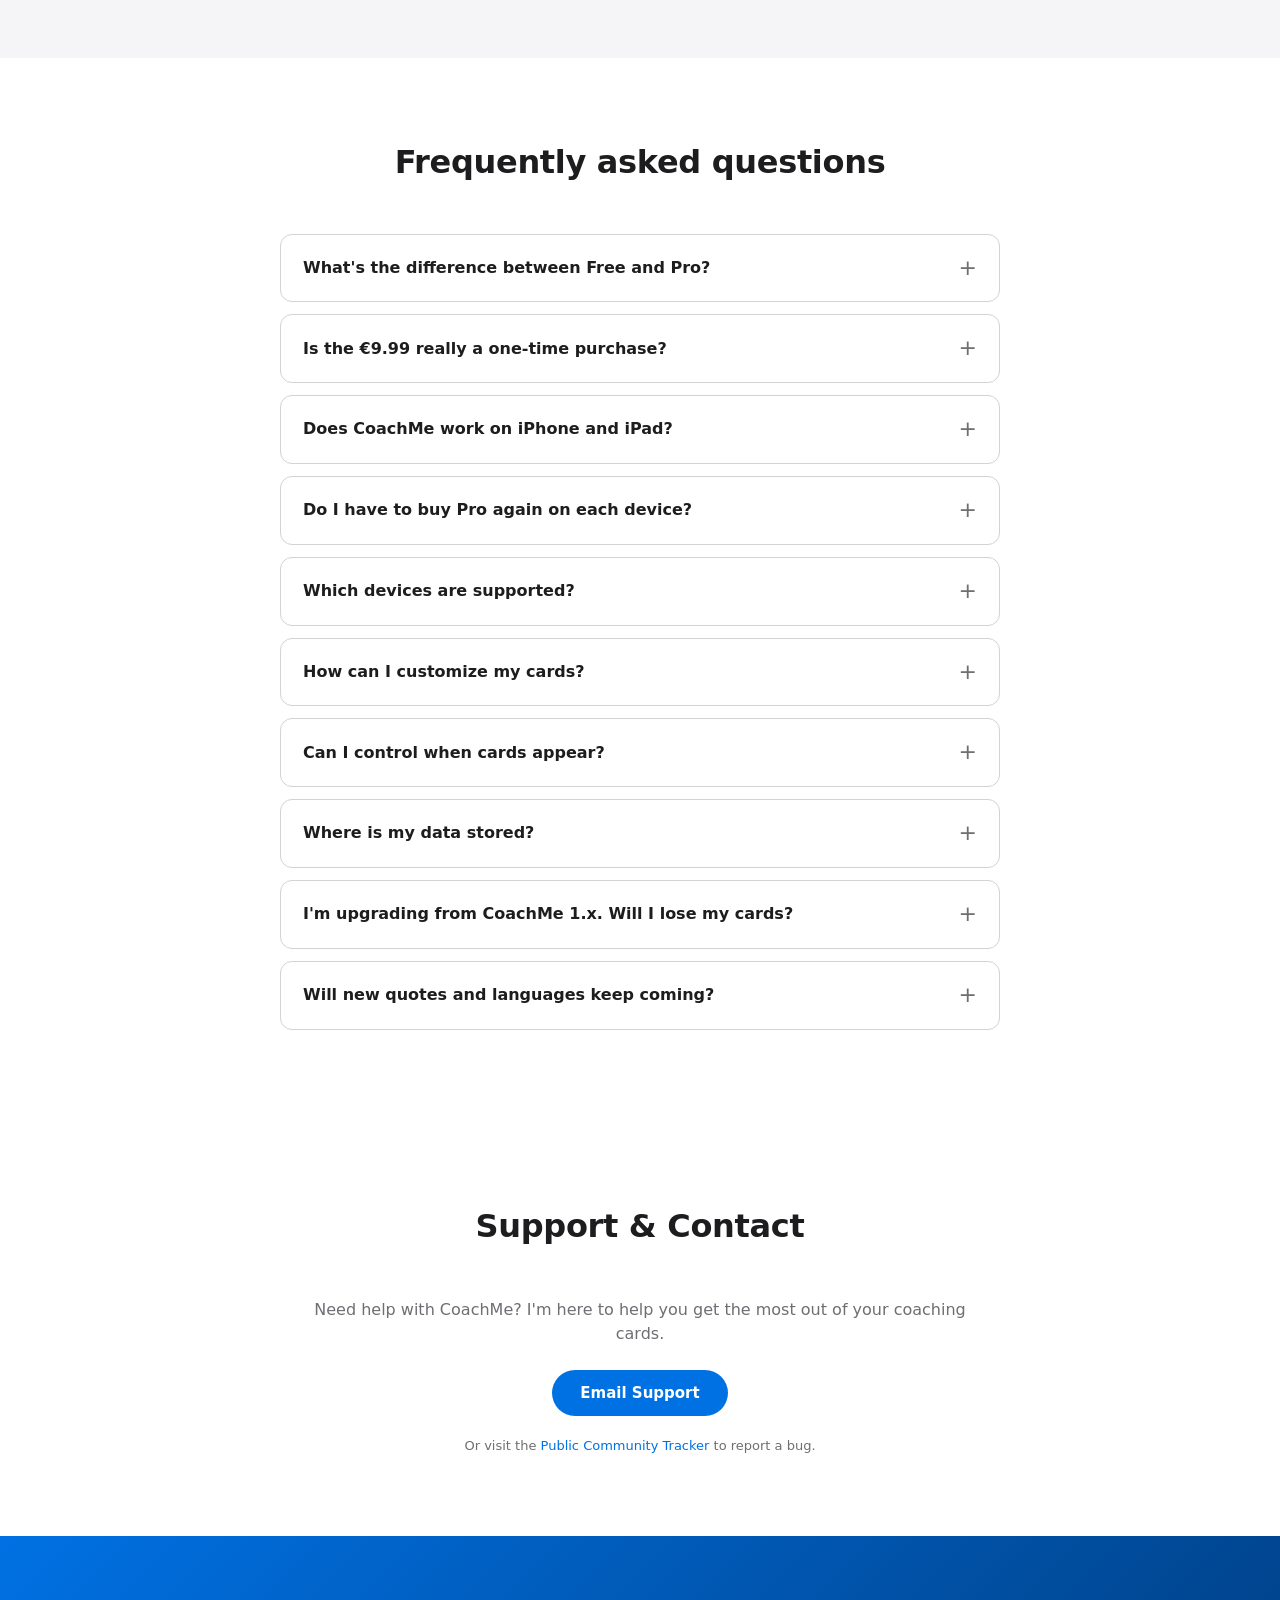
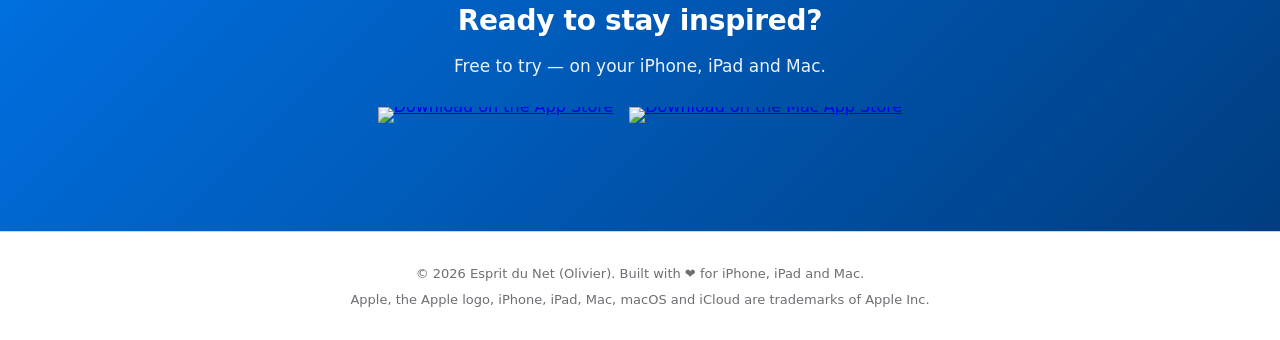
==== commit ba8f4267: "feat(v2): announce CoachMe 2.0 on iPhone, iPad and Mac (all languages) - Hero: 2.0 announcement pill" ====
--- a/index.html
+++ b/index.html
@@ -4,9 +4,11 @@
 <meta charset="UTF-8">
 <meta name="viewport" content="width=device-width, initial-scale=1.0">
 <!-- Primary meta -->
-<title>CoachMe — Daily Motivation on Your Mac</title>
+<title>CoachMe — A Quiet Ritual for iPhone, iPad &amp; Mac</title>
 <meta name="description"
-    content="CoachMe — Motivational floating cards for macOS. 700+ curated quotes, smart scheduling, beautiful design.">
+    content="Cards that inspire you at the right moment — written by you or drawn from 700+ curated quotes. On iPhone, iPad and Mac, synced with iCloud. One-time purchase, no subscription.">
+<!-- Smart App Banner (Safari on iPhone & iPad) -->
+<meta name="apple-itunes-app" content="app-id=6760231959">
 <!-- Canonical + hreflang alternates -->
 <link rel="canonical" href="https://coachme.esprit-du-net.eu/">
 <link rel="alternate" hreflang="en" href="https://coachme.esprit-du-net.eu/">
@@ -16,9 +18,9 @@
 <link rel="alternate" hreflang="x-default" href="https://coachme.esprit-du-net.eu/">
 
 <!-- Open Graph -->
-<meta property="og:title" content="CoachMe — Daily Motivation on Your Mac">
+<meta property="og:title" content="CoachMe — A Quiet Ritual for iPhone, iPad &amp; Mac">
 <meta property="og:description"
-    content="Motivational floating cards for macOS. 700+ curated quotes, smart scheduling, beautiful design.">
+    content="Cards that inspire you at the right moment — written by you or drawn from 700+ curated quotes. Now on iPhone, iPad and Mac, synced with iCloud.">
 <meta property="og:image" content="https://coachme.esprit-du-net.eu/screenshots/web/screenshot-01-steve-jobs-card.webp">
 <meta property="og:url" content="https://coachme.esprit-du-net.eu/">
 <meta property="og:type" content="website">
@@ -29,9 +31,9 @@
 
 <!-- Twitter Card -->
 <meta name="twitter:card" content="summary_large_image">
-<meta name="twitter:title" content="CoachMe — Daily Motivation on Your Mac">
+<meta name="twitter:title" content="CoachMe — A Quiet Ritual for iPhone, iPad &amp; Mac">
 <meta name="twitter:description"
-    content="Motivational floating cards for macOS. 700+ curated quotes, smart scheduling, beautiful design.">
+    content="Cards that inspire you at the right moment — written by you or drawn from 700+ curated quotes. Now on iPhone, iPad and Mac, synced with iCloud.">
 <meta name="twitter:image"
     content="https://coachme.esprit-du-net.eu/screenshots/web/screenshot-01-steve-jobs-card.webp">
 
@@ -46,27 +48,27 @@
   "name": "CoachMe",
   "alternateName": "CoachMe — Daily Motivation",
   "applicationCategory": "LifestyleApplication",
-  "operatingSystem": "macOS 26 Tahoe",
-  "softwareVersion": "1.0.5",
+  "operatingSystem": "iOS, iPadOS, macOS 15 or later",
+  "softwareVersion": "2.0.0",
   "url": "https://coachme.esprit-du-net.eu/",
   "image": "https://coachme.esprit-du-net.eu/icon.png",
-  "description": "A quiet ritual, beautifully timed. Floating motivational cards you write — or let CoachMe surprise you with curated quotes from a growing library. A macOS app for Apple Silicon.",
+  "description": "A quiet ritual, beautifully timed. Cards you write — or let CoachMe surprise you with curated quotes from a growing library. On iPhone, iPad and Mac, kept in sync with iCloud.",
   "inLanguage": ["en", "fr", "de", "es"],
-  "downloadUrl": "https://apps.apple.com/us/app/coachme-daily-motivation/id6760231959?mt=12",
+  "downloadUrl": "https://apps.apple.com/us/app/coachme-daily-motivation/id6760231959",
   "offers": {
     "@type": "Offer",
     "price": "9.99",
     "priceCurrency": "EUR",
     "availability": "https://schema.org/InStock",
-    "url": "https://apps.apple.com/us/app/coachme-daily-motivation/id6760231959?mt=12"
+    "url": "https://apps.apple.com/us/app/coachme-daily-motivation/id6760231959"
   },
   "screenshot": [
     "https://coachme.esprit-du-net.eu/screenshots/web/screenshot-01-steve-jobs-card.webp",
+    "https://coachme.esprit-du-net.eu/screenshots/web/v2-iphone-laotzu-bw.webp",
+    "https://coachme.esprit-du-net.eu/screenshots/web/v2-devices-widget.webp",
+    "https://coachme.esprit-du-net.eu/screenshots/web/v2-devices-sync.webp",
+    "https://coachme.esprit-du-net.eu/screenshots/web/v2-iphone-bw-holi.webp",
     "https://coachme.esprit-du-net.eu/screenshots/web/screenshot-02-quote-library.webp",
-    "https://coachme.esprit-du-net.eu/screenshots/web/screenshot-03-gradient-colors.webp",
-    "https://coachme.esprit-du-net.eu/screenshots/web/screenshot-04-languages.webp",
-    "https://coachme.esprit-du-net.eu/screenshots/web/screenshot-05-your-inspiration.webp",
-    "https://coachme.esprit-du-net.eu/screenshots/web/screenshot-06-make-it-yours.webp",
     "https://coachme.esprit-du-net.eu/screenshots/web/screenshot-07-full-scheduling.webp"
   ],
   "author": {
@@ -90,7 +92,7 @@
       "name": "What's the difference between Free and Pro?",
       "acceptedAnswer": {
         "@type": "Answer",
-        "text": "Free lets you create up to 3 custom cards with your own messages or quotes drawn from the built-in library. Pro (9.99 EUR one-time) unlocks unlimited custom cards and surprise cards drawn automatically from the full library throughout your day. All customization options — gradients, photos, fonts, scheduling — are fully unlocked from the start, in both Free and Pro. No artificial limits."
+        "text": "Free lets you create up to 3 custom cards, and Surprise mode draws from those cards. Pro (9.99 EUR one-time) unlocks unlimited cards and lets Surprise cards draw from the full quote library, from your own cards, or from both. All customization options — black and white or Holi color mode, your own photos, scheduling — are unlocked from the start, in both Free and Pro."
       }
     },
     {
@@ -98,15 +100,31 @@
       "name": "Is the 9.99 EUR really a one-time purchase?",
       "acceptedAnswer": {
         "@type": "Answer",
-        "text": "Yes — pay once, own it forever. No subscription, no recurring charge, no renewal. Future quote-library updates and new languages are included at no extra cost."
-      }
-    },
-    {
-      "@type": "Question",
-      "name": "Which macOS versions are supported?",
-      "acceptedAnswer": {
-        "@type": "Answer",
-        "text": "CoachMe requires macOS 26 Tahoe or later and runs natively on Apple Silicon (M1, M2, M3, M4) for the best performance and battery efficiency."
+        "text": "Yes — pay once, own it forever, on all your devices. No subscription, no recurring charge, no renewal. Future quote-library updates and new languages are included at no extra cost."
+      }
+    },
+    {
+      "@type": "Question",
+      "name": "Does CoachMe work on iPhone and iPad?",
+      "acceptedAnswer": {
+        "@type": "Answer",
+        "text": "Yes, since version 2.0. On iPhone and iPad, your cards arrive as a notification, on a widget and in the app. On the Mac, they float on your desktop. iCloud keeps your cards, photos and settings in sync between all your devices."
+      }
+    },
+    {
+      "@type": "Question",
+      "name": "Do I have to buy Pro again on each device?",
+      "acceptedAnswer": {
+        "@type": "Answer",
+        "text": "No. CoachMe Pro is tied to your Apple Account: buy it once on any device and it is unlocked on your iPhone, iPad and Mac. With Family Sharing, the members of your family get it too."
+      }
+    },
+    {
+      "@type": "Question",
+      "name": "Which devices are supported?",
+      "acceptedAnswer": {
+        "@type": "Answer",
+        "text": "CoachMe runs on iPhone, iPad and Mac. On the Mac, it requires macOS 15 or later. The minimum iOS and iPadOS versions are listed on the App Store page."
       }
     },
     {
@@ -114,7 +132,7 @@
       "name": "How can I customize my cards?",
       "acceptedAnswer": {
         "@type": "Answer",
-        "text": "Deeply. Write your own messages — goals, mantras, reminders. Choose from 10 curated gradient backgrounds, or build your own color palette. Use any photo from your library as a card background. Pick fonts, sizes, icons — every visual detail. Your cards stay yours, even when the quote comes from the library."
+        "text": "Write your own messages — goals, mantras, reminders. Keep the understated black and white style, use any of your photos as a backdrop, or turn on Holi, the free color mode. Your cards stay yours, even when the quote comes from the library."
       }
     },
     {
@@ -130,7 +148,15 @@
       "name": "Where is my data stored?",
       "acceptedAnswer": {
         "@type": "Answer",
-        "text": "Entirely on your Mac. CoachMe uses local SwiftData and UserDefaults — no cloud, no account, no telemetry. We do not even know when you open the app. Local backups are saved before major updates so you never lose your cards."
+        "text": "On your devices, and in your own private iCloud if iCloud is enabled for CoachMe. Never on our servers — we don't have any. No account, no telemetry: we don't even know when you open the app. You can turn iCloud sync off at any time in your device's settings."
+      }
+    },
+    {
+      "@type": "Question",
+      "name": "I'm upgrading from CoachMe 1.x. Will I lose my cards?",
+      "acceptedAnswer": {
+        "@type": "Answer",
+        "text": "No. CoachMe makes a backup before it changes anything. If you already use color, Holi, the color mode, stays on and your cards look just as before. You can switch to black and white anytime in Settings."
       }
     },
     {
@@ -167,35 +193,86 @@
         <a href="/es/" hreflang="es" lang="es">ES</a>
     </nav>
 
-    <a href="https://apps.apple.com/us/app/coachme-daily-motivation/id6760231959?mt=12" class="btn btn-sm"
-         aria-label="Download CoachMe on the Mac App Store">Download — Mac App Store</a>
+    <a href="https://apps.apple.com/us/app/coachme-daily-motivation/id6760231959" class="btn btn-sm"
+         aria-label="Download CoachMe on the App Store">Download — App Store</a>
     </div>
   </header>
 
 <!-- HERO -->
 <section class="hero">
+    <a href="#whats-new" class="hero-announce"><span class="tag">New</span> CoachMe 2.0 — now on iPhone &amp; iPad</a>
     <h1>A quiet ritual, beautifully timed.</h1>
-    <p class="subtitle">Floating cards you write — or let CoachMe surprise you.</p>
-    <a href="https://apps.apple.com/us/app/coachme-daily-motivation/id6760231959?mt=12" class="app-store-badge"
-       aria-label="Download CoachMe on the Mac App Store">
-        <img src="https://tools.applemediaservices.com/api/badges/download-on-the-mac-app-store/black/en-us?size=250x83"
-             alt="Download on the Mac App Store">
-    </a>
+    <p class="subtitle">Cards you write — or let CoachMe surprise you. On your iPhone, iPad and Mac, in sync through iCloud.</p>
+    <div class="store-badges">
+        <a href="https://apps.apple.com/us/app/coachme-daily-motivation/id6760231959" class="app-store-badge"
+           aria-label="Download CoachMe on the App Store for iPhone and iPad">
+            <img src="https://tools.applemediaservices.com/api/badges/download-on-the-app-store/black/en-us?size=250x83"
+                 alt="Download on the App Store">
+        </a>
+        <a href="https://apps.apple.com/us/app/coachme-daily-motivation/id6760231959?mt=12" class="app-store-badge"
+           aria-label="Download CoachMe on the Mac App Store">
+            <img src="https://tools.applemediaservices.com/api/badges/download-on-the-mac-app-store/black/en-us?size=250x83"
+                 alt="Download on the Mac App Store">
+        </a>
+    </div>
     <ul class="hero-pills">
         <li>✍️ Your words, your rhythm</li>
         <li>🎲 Or surprise yourself</li>
         <li>🖼️ Your own photos as backdrops</li>
-        <li>🔒 100% offline · No account · No AI</li>
-        <li>🪶 Just 3.5 MB — yes, megabytes</li>
+        <li>☁️ iPhone, iPad &amp; Mac — synced via your iCloud</li>
+        <li>🔒 No account · No tracking · No AI</li>
+        <li>🪶 Very light — just a few MB</li>
     </ul>
-    <p class="free-tagline">Free to try (3 cards) — Go Pro for <strong>€9.99</strong>, one-time, no subscription.</p>
+    <p class="free-tagline">Free to try (3 cards) — Go Pro for <strong>€9.99</strong>, once. iPhone, iPad and Mac included, shareable with your family. No subscription.</p>
     <p class="indie-note">Solo-built. Your purchase fuels the growing quote library — more quotes, more languages over time.</p>
 
-    <div class="hero-screenshot">
+    <div class="hero-screenshot hero-devices">
     <img src="/screenshots/web/screenshot-01-steve-jobs-card.webp"
-        alt="CoachMe — Steve Jobs motivational card floating on desktop">
+        alt="CoachMe — Steve Jobs motivational card floating on a Mac desktop">
+    <img class="hero-iphone" src="/screenshots/web/v2-iphone-laotzu-bw.webp"
+        alt="CoachMe on iPhone — a Lao Tzu card in black and white over a photo">
     </div>
     </section>
+
+<!-- WHAT'S NEW -->
+<section class="section-white" id="whats-new">
+    <div class="section-inner">
+        <h2 class="section-title">New in CoachMe 2.0.</h2>
+        <p class="section-intro">A fresh start — and your ritual now follows you everywhere.</p>
+
+    <div class="features-grid features-grid--alt">
+        <div class="feature-card">
+            <div class="emoji">📱</div>
+            <h3>Now on iPhone and iPad</h3>
+            <p>Your cards arrive as a notification, on a widget and in the app. On the Mac, they still float on your desktop.</p>
+        <img class="device-shot" src="/screenshots/web/v2-devices-widget.webp" alt="CoachMe widgets on the iPad and iPhone home screens">
+        </div>
+
+        <div class="feature-card">
+            <div class="emoji">☁️</div>
+            <h3>Write here, find it there</h3>
+            <p>iCloud keeps your cards, photos and settings in sync — through your own private iCloud. We never see them.</p>
+        <img class="device-shot" src="/screenshots/web/v2-devices-sync.webp" alt="The same CoachMe cards on iPad and iPhone, synced through iCloud">
+        </div>
+
+        <div class="feature-card">
+            <div class="emoji">🖤</div>
+            <h3>A quieter look</h3>
+            <p>Black and white by default, with your own photo as background if you like. Love color? Holi, the free color mode, is one tap away.</p>
+        <img class="device-shot" src="/screenshots/web/v2-iphone-bw-holi.webp" alt="The same CoachMe card in black and white, then with Holi color mode">
+        </div>
+        </div>
+
+    <div class="buy-once">
+        <div class="emoji">🎁</div>
+        <div>
+            <h3>Buy once, use everywhere.</h3>
+            <p>CoachMe Pro follows your Apple Account on your iPhone, iPad and Mac — and Family Sharing lets your household enjoy it too. €9.99, one time. Still no subscription.</p>
+        </div>
+    </div>
+    <p class="upgrade-note">Upgrading from 1.x? Your cards are safe — CoachMe makes a backup before changing anything. Already using color? Holi stays on.</p>
+        </div>
+        </section>
 
 <!-- FEATURES -->
 <section class="section-alt" id="features">
@@ -216,10 +293,10 @@
 
         <div class="feature-card">
             <div class="emoji">🎨</div>
-            <h3>Design it your way</h3>
-            <p>Choose from 10 curated gradients or build your own color palette.</p>
+            <h3>Understated, or in full color</h3>
+            <p>Keep it black and white, set one of your photos as backdrop, or turn on Holi for color.</p>
         <img src="/screenshots/web/screenshot-03-gradient-colors.webp"
-            alt="CoachMe gradient color picker for card customization">
+            alt="CoachMe color options for card customization">
         </div>
 
         <div class="feature-card">
@@ -266,23 +343,29 @@
         </blockquote>
         <div class="legal-content">
             <p class="effective-date">
-                <strong>Effective Date: February 14, 2026</strong><br>
+                <strong>Effective Date: October 10, 2026</strong><br>
                 CoachMe is built on the principle of <strong>Privacy by Design</strong>. Your inspiration is your
                 business, not ours.
             </p>
 
         <div class="privacy-grid">
             <div>
-                <h4>🔒 100% Offline &amp; Private</h4>
-                <p>CoachMe runs entirely locally. No accounts, no telemetry, and no hidden analytics (like Firebase or Google
+                <h4>🔒 No account, no tracking</h4>
+                <p>CoachMe has no account system, no telemetry and no hidden analytics (like Firebase or Google
                     Analytics). We don't even know when you open the app.</p>
             </div>
             <div>
-                <h4>💾 Local Storage</h4>
-                <p>Everything is stored on your Mac using <strong>SwiftData</strong> and <strong>UserDefaults</strong>. Your
-                    custom images remain within the App's secure sandbox.</p>
+                <h4>☁️ Your cards, your iCloud</h4>
+                <p>Your cards, photos and settings are stored on your device using <strong>SwiftData</strong> and
+                    <strong>UserDefaults</strong>. If iCloud is enabled for CoachMe, they are synced through your own
+                    <strong>private iCloud database</strong> (Apple CloudKit).</p>
             </div>
         </div>
+
+        <h4>🍏 What iCloud sync means</h4>
+        <p>Synced data is tied to your Apple Account and handled by Apple under its own privacy policy. As the developer,
+            I have no access to it: it never passes through any server of ours. Sync is optional — you can turn it off at
+            any time in your device's iCloud settings, and CoachMe keeps working locally.</p>
 
         <h4>🛠 Technical Transparency</h4>
         <p>We use Apple's <strong>Unified Logging (OSLog)</strong> for diagnostics. All sensitive content (your card text and
@@ -290,12 +373,16 @@
             visible in system logs unless you are debugging the app yourself.</p>
 
         <h4>🔄 Local Backups</h4>
-        <p>Automatic backups are created before major updates, but they never leave your machine. They are stored in your
-            <code>Application Support</code> folder and can be managed directly from the app settings.</p>
+        <p>Automatic backups are created before major updates. They are stored in the app's private space on your
+            device and are never sent anywhere.</p>
+
+        <h4>💳 Purchases</h4>
+        <p>CoachMe Pro is bought through the App Store. Payment and Family Sharing are handled entirely by Apple — we never
+            see your payment details or your identity.</p>
 
         <h4>🌐 Third-Party Services</h4>
-        <p>The app does not communicate with any external servers. The only third-party interaction is with standard macOS
-            services (like iCloud if you manually choose to sync your files).</p>
+        <p>CoachMe has no servers of its own and uses no third-party services other than Apple's: iCloud (for sync, if
+            enabled) and the App Store (for purchases).</p>
 
         <p class="legal-footer-note">
         Since we collect no data, we do not track or profile users, including children under 13. For any privacy-related
@@ -314,35 +401,46 @@
             <details>
                 <summary>What's the difference between Free and Pro?</summary>
                 <div class="faq-answer">
-                    <p>Free lets you create up to <strong>3 custom cards</strong> — with your own messages or quotes drawn from the built-in library. <strong>Pro (€9.99 one-time)</strong> unlocks two things:</p>
+                    <p>Free lets you create up to <strong>3 custom cards</strong>, and Surprise mode draws from those cards. <strong>Pro (€9.99 one-time)</strong> unlocks two things:</p>
                     <ul>
                         <li>Unlimited custom cards</li>
-                        <li>Surprise cards drawn automatically from the full library throughout your day</li>
+                        <li>Surprise cards drawn from the full quote library, from your own cards, or from both</li>
                     </ul>
-                    <p>That's it. All customization options — gradients, photos, fonts, scheduling — are fully unlocked from the start, in both Free and Pro. No artificial limits.</p>
+                    <p>That's it. All customization options — black and white or Holi color mode, your own photos, scheduling — are unlocked from the start, in both Free and Pro. No artificial limits.</p>
                 </div>
             </details>
             <details>
                 <summary>Is the €9.99 really a one-time purchase?</summary>
                 <div class="faq-answer">
-                    <p>Yes — pay once, own it forever. No subscription, no recurring charge, no renewal. Future quote-library updates and new languages are included at no extra cost.</p>
-                </div>
-            </details>
-            <details>
-                <summary>Which macOS versions are supported?</summary>
-                <div class="faq-answer">
-                    <p>CoachMe requires <strong>macOS 26 Tahoe or later</strong> and runs <strong>natively on Apple Silicon</strong> (M1, M2, M3, M4) for the best performance and battery efficiency.</p>
+                    <p>Yes — pay once, own it forever, on all your devices. No subscription, no recurring charge, no renewal. Future quote-library updates and new languages are included at no extra cost.</p>
+                </div>
+            </details>
+            <details>
+                <summary>Does CoachMe work on iPhone and iPad?</summary>
+                <div class="faq-answer">
+                    <p>Yes, since version 2.0. On iPhone and iPad, your cards arrive as a <strong>notification</strong>, on a <strong>widget</strong> and in the app. On the Mac, they float on your desktop. iCloud keeps your cards, photos and settings in sync between all your devices.</p>
+                </div>
+            </details>
+            <details>
+                <summary>Do I have to buy Pro again on each device?</summary>
+                <div class="faq-answer">
+                    <p>No. CoachMe Pro is tied to your <strong>Apple Account</strong>: buy it once on any device and it's unlocked on your iPhone, iPad and Mac. With <strong>Family Sharing</strong>, the members of your family get it too.</p>
+                </div>
+            </details>
+            <details>
+                <summary>Which devices are supported?</summary>
+                <div class="faq-answer">
+                    <p>CoachMe runs on <strong>iPhone, iPad and Mac</strong>. On the Mac, it requires <strong>macOS 15 or later</strong>. The minimum iOS and iPadOS versions are listed on the App Store page.</p>
                 </div>
             </details>
             <details>
                 <summary>How can I customize my cards?</summary>
                 <div class="faq-answer">
-                    <p>Deeply. You can:</p>
+                    <p>Your way. You can:</p>
                     <ul>
                         <li>Write your own messages — goals, mantras, reminders, words to yourself</li>
-                        <li>Choose from 10 curated gradient backgrounds, or build your own color palette</li>
-                        <li>Use any photo from your library as a card background — your dreams, places, loved ones</li>
-                        <li>Pick fonts, sizes, icons — every visual detail</li>
+                        <li>Keep the understated black and white style, or turn on Holi, the free color mode</li>
+                        <li>Use any of your photos as a card background — your dreams, places, loved ones</li>
                     </ul>
                     <p>Your cards stay yours, even when the quote comes from the library.</p>
                 </div>
@@ -356,7 +454,13 @@
             <details>
                 <summary>Where is my data stored?</summary>
                 <div class="faq-answer">
-                    <p>Entirely on your Mac. CoachMe uses local SwiftData and UserDefaults — no cloud, no account, no telemetry. We don't even know when you open the app. Local backups are saved before major updates so you never lose your cards.</p>
+                    <p>On your devices, and in your own <strong>private iCloud</strong> if iCloud is enabled for CoachMe. Never on our servers — we don't have any. No account, no telemetry: we don't even know when you open the app. You can turn iCloud sync off at any time in your device's settings.</p>
+                </div>
+            </details>
+            <details>
+                <summary>I'm upgrading from CoachMe 1.x. Will I lose my cards?</summary>
+                <div class="faq-answer">
+                    <p>No. CoachMe makes a <strong>backup before it changes anything</strong>. If you already use color, Holi, the color mode, stays on and your cards look just as before. You can switch to black and white anytime in Settings.</p>
                 </div>
             </details>
             <details>
@@ -388,19 +492,26 @@
 <section class="cta-final">
     <div class="cta-final-inner">
         <h3>Ready to stay inspired?</h3>
-        <p>Start your day with a quote that actually lands.</p>
-        <a href="https://apps.apple.com/us/app/coachme-daily-motivation/id6760231959?mt=12" class="app-store-badge"
-           aria-label="Download CoachMe on the Mac App Store">
-            <img src="https://tools.applemediaservices.com/api/badges/download-on-the-mac-app-store/white/en-us?size=250x83"
-                 alt="Download on the Mac App Store">
-        </a>
+        <p>Free to try — on your iPhone, iPad and Mac.</p>
+        <div class="store-badges">
+            <a href="https://apps.apple.com/us/app/coachme-daily-motivation/id6760231959" class="app-store-badge"
+               aria-label="Download CoachMe on the App Store for iPhone and iPad">
+                <img src="https://tools.applemediaservices.com/api/badges/download-on-the-app-store/white/en-us?size=250x83"
+                     alt="Download on the App Store">
+            </a>
+            <a href="https://apps.apple.com/us/app/coachme-daily-motivation/id6760231959?mt=12" class="app-store-badge"
+               aria-label="Download CoachMe on the Mac App Store">
+                <img src="https://tools.applemediaservices.com/api/badges/download-on-the-mac-app-store/white/en-us?size=250x83"
+                     alt="Download on the Mac App Store">
+            </a>
+        </div>
     </div>
 </section>
 
 <!-- FOOTER -->
 <footer>
-    <p>&copy; 2026 Esprit du Net (Olivier). Built with ❤️ for macOS.</p>
-    <p>Apple, the Apple logo, and macOS are trademarks of Apple Inc.</p>
+    <p>&copy; 2026 Esprit du Net (Olivier). Built with ❤️ for iPhone, iPad and Mac.</p>
+    <p>Apple, the Apple logo, iPhone, iPad, Mac, macOS and iCloud are trademarks of Apple Inc.</p>
 </footer>
 
 <!-- LIGHTBOX -->
--- a/assets/styles.css
+++ b/assets/styles.css
@@ -151,6 +151,59 @@
     display: block;
 }
 
+/* Mac screenshot with an iPhone overlapping its bottom-right corner */
+.hero-devices {
+    position: relative;
+    padding-bottom: 6%;
+}
+
+.hero-devices .hero-iphone {
+    position: absolute;
+    right: -3%;
+    bottom: 0;
+    width: 21%;
+    border-radius: 18px;
+    border: 4px solid #1D1D1F;
+    box-shadow: 0 12px 40px rgba(0, 0, 0, 0.22);
+}
+
+/* ── HERO ANNOUNCEMENT ── */
+.hero-announce {
+    display: inline-flex;
+    align-items: center;
+    gap: 8px;
+    font-size: 14px;
+    color: var(--color-text);
+    text-decoration: none;
+    background: var(--color-bg-alt);
+    border: 1px solid var(--color-border);
+    border-radius: 980px;
+    padding: 6px 16px 6px 6px;
+    margin-bottom: 28px;
+    transition: border-color 0.15s ease;
+}
+
+.hero-announce:hover {
+    border-color: var(--color-text-sub);
+}
+
+.hero-announce .tag {
+    background: var(--color-text);
+    color: #fff;
+    font-size: 12px;
+    font-weight: 600;
+    border-radius: 980px;
+    padding: 3px 10px;
+}
+
+/* ── STORE BADGES ROW ── */
+.store-badges {
+    display: flex;
+    flex-wrap: wrap;
+    justify-content: center;
+    gap: 12px 16px;
+}
+
 /* ── SECTIONS ── */
 section {
     padding: 80px 24px;
@@ -213,6 +266,61 @@
     border-radius: 12px;
     box-shadow: 0 4px 24px rgba(0, 0, 0, 0.10);
     margin-top: auto;
+}
+
+/* ── WHAT'S NEW (v2) ── */
+.section-intro {
+    max-width: 640px;
+    margin: -32px auto 48px;
+    text-align: center;
+    font-size: 17px;
+    color: var(--color-text-sub);
+}
+
+.features-grid--alt .feature-card {
+    background: var(--color-bg-alt);
+}
+
+/* Device composites: transparent PNG-style shots, framed in the image itself */
+.feature-card img.device-shot {
+    border-radius: 0;
+    box-shadow: none;
+    filter: drop-shadow(0 6px 16px rgba(0, 0, 0, 0.12));
+}
+
+.buy-once {
+    margin: 32px auto 0;
+    max-width: 1040px;
+    background: var(--color-bg-alt);
+    border-radius: 12px;
+    padding: 28px 32px;
+    display: flex;
+    gap: 20px;
+    align-items: center;
+}
+
+.buy-once .emoji {
+    font-size: 32px;
+    line-height: 1;
+}
+
+.buy-once h3 {
+    font-size: 19px;
+    font-weight: 600;
+    margin-bottom: 4px;
+}
+
+.buy-once p {
+    font-size: 15px;
+    color: var(--color-text-sub);
+}
+
+.upgrade-note {
+    margin: 20px auto 0;
+    max-width: 720px;
+    text-align: center;
+    font-size: 14px;
+    color: var(--color-text-sub);
 }
 
 /* ── GALLERY GRID ── */
@@ -638,6 +746,19 @@
     .privacy-grid {
         grid-template-columns: 1fr;
     }
+
+    .buy-once {
+        flex-direction: column;
+        align-items: flex-start;
+        padding: 24px;
+    }
+
+    .hero-devices .hero-iphone {
+        right: 0;
+        width: 26%;
+        border-width: 3px;
+        border-radius: 12px;
+    }
 }
 
 @media (max-width: 480px) {
@@ -662,6 +783,10 @@
         gap: 6px;
         font-size: 12px;
     }
+
+    .hero-pills li {
+        white-space: normal;
+    }
 }
 
 @media (max-width: 375px) {
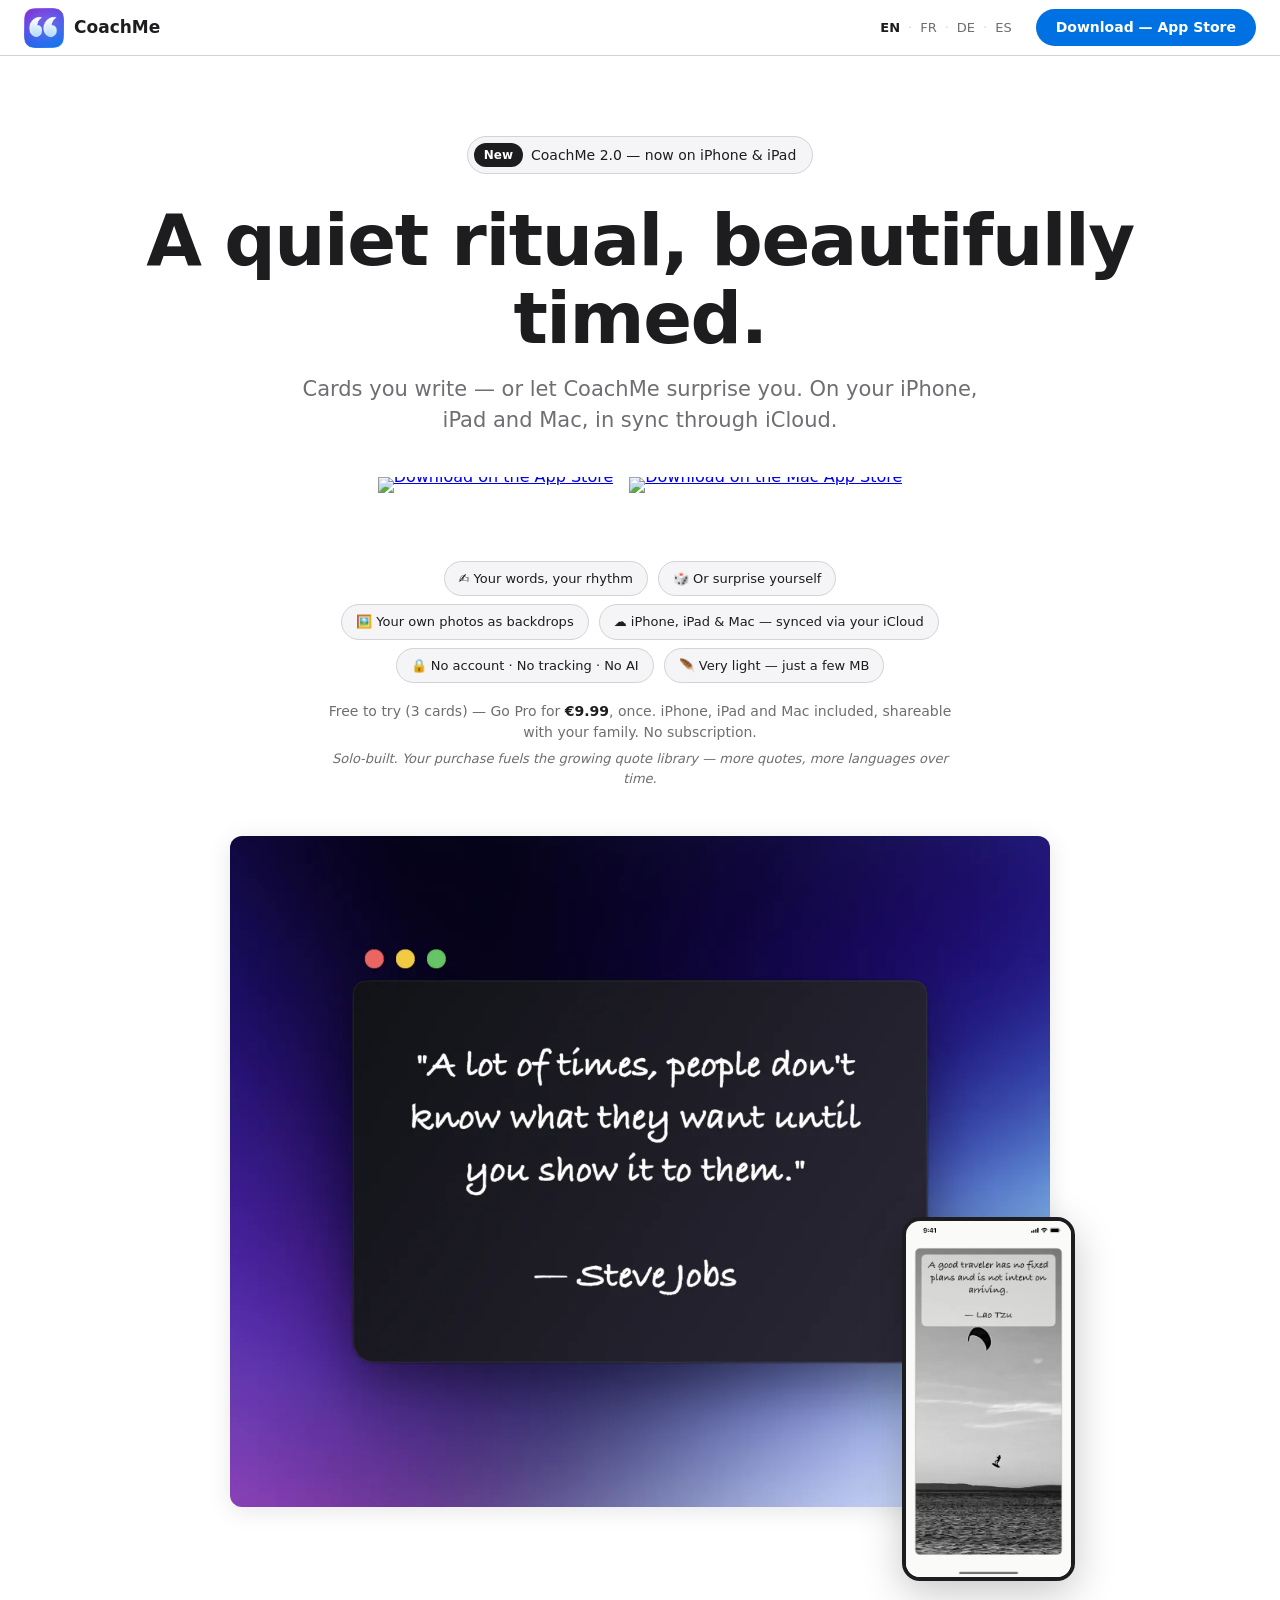
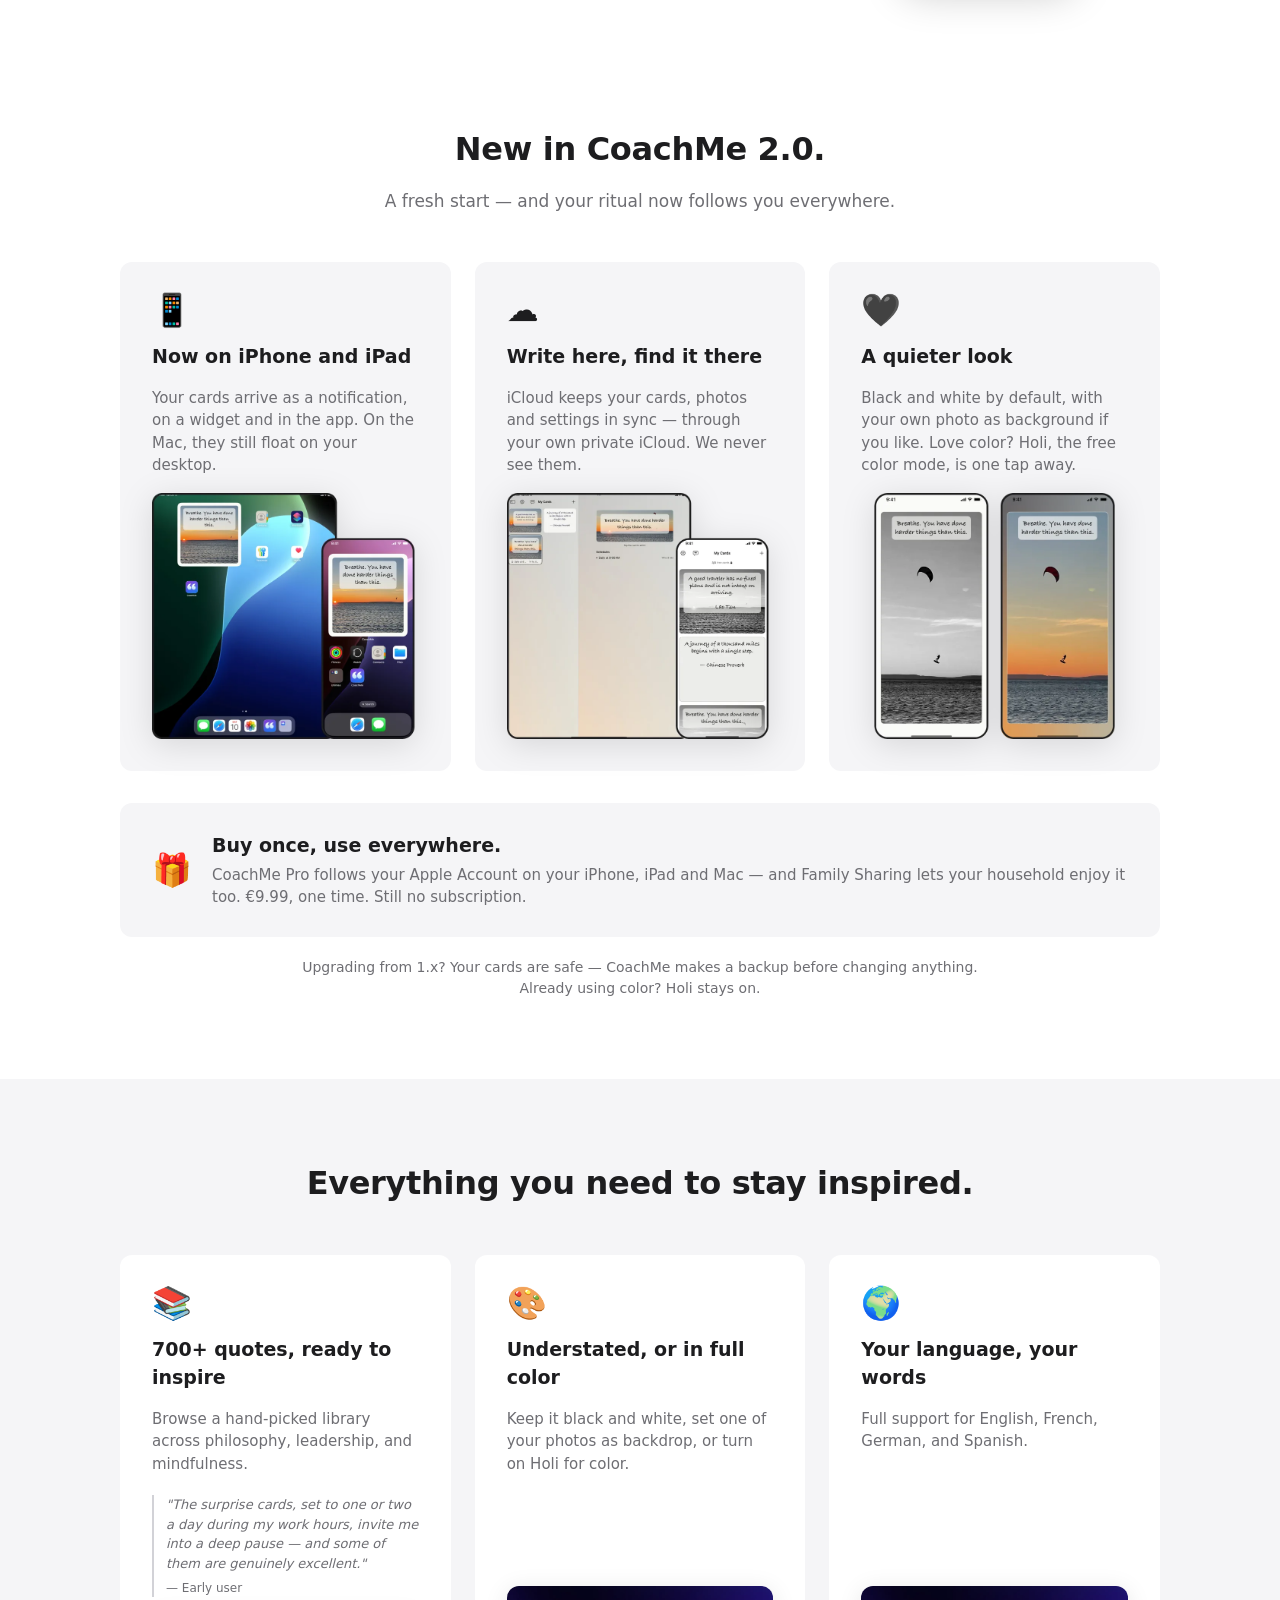
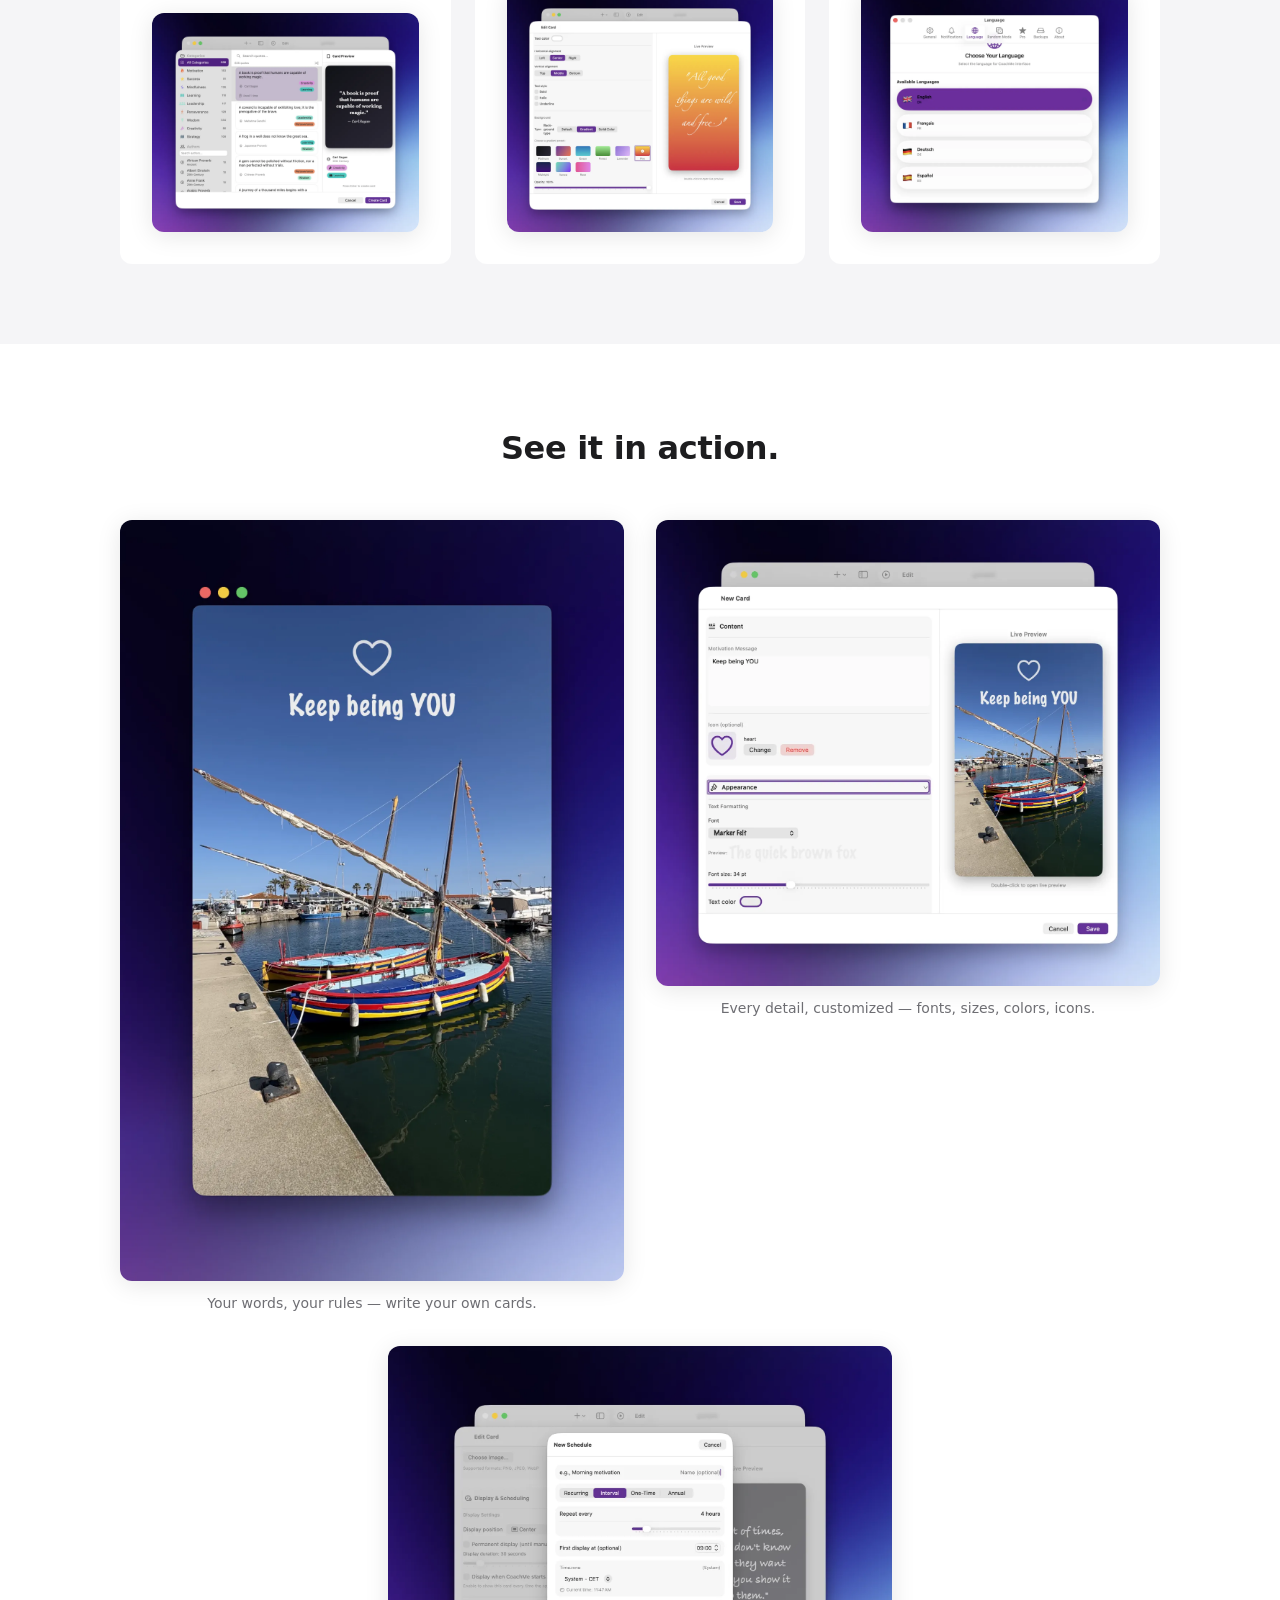
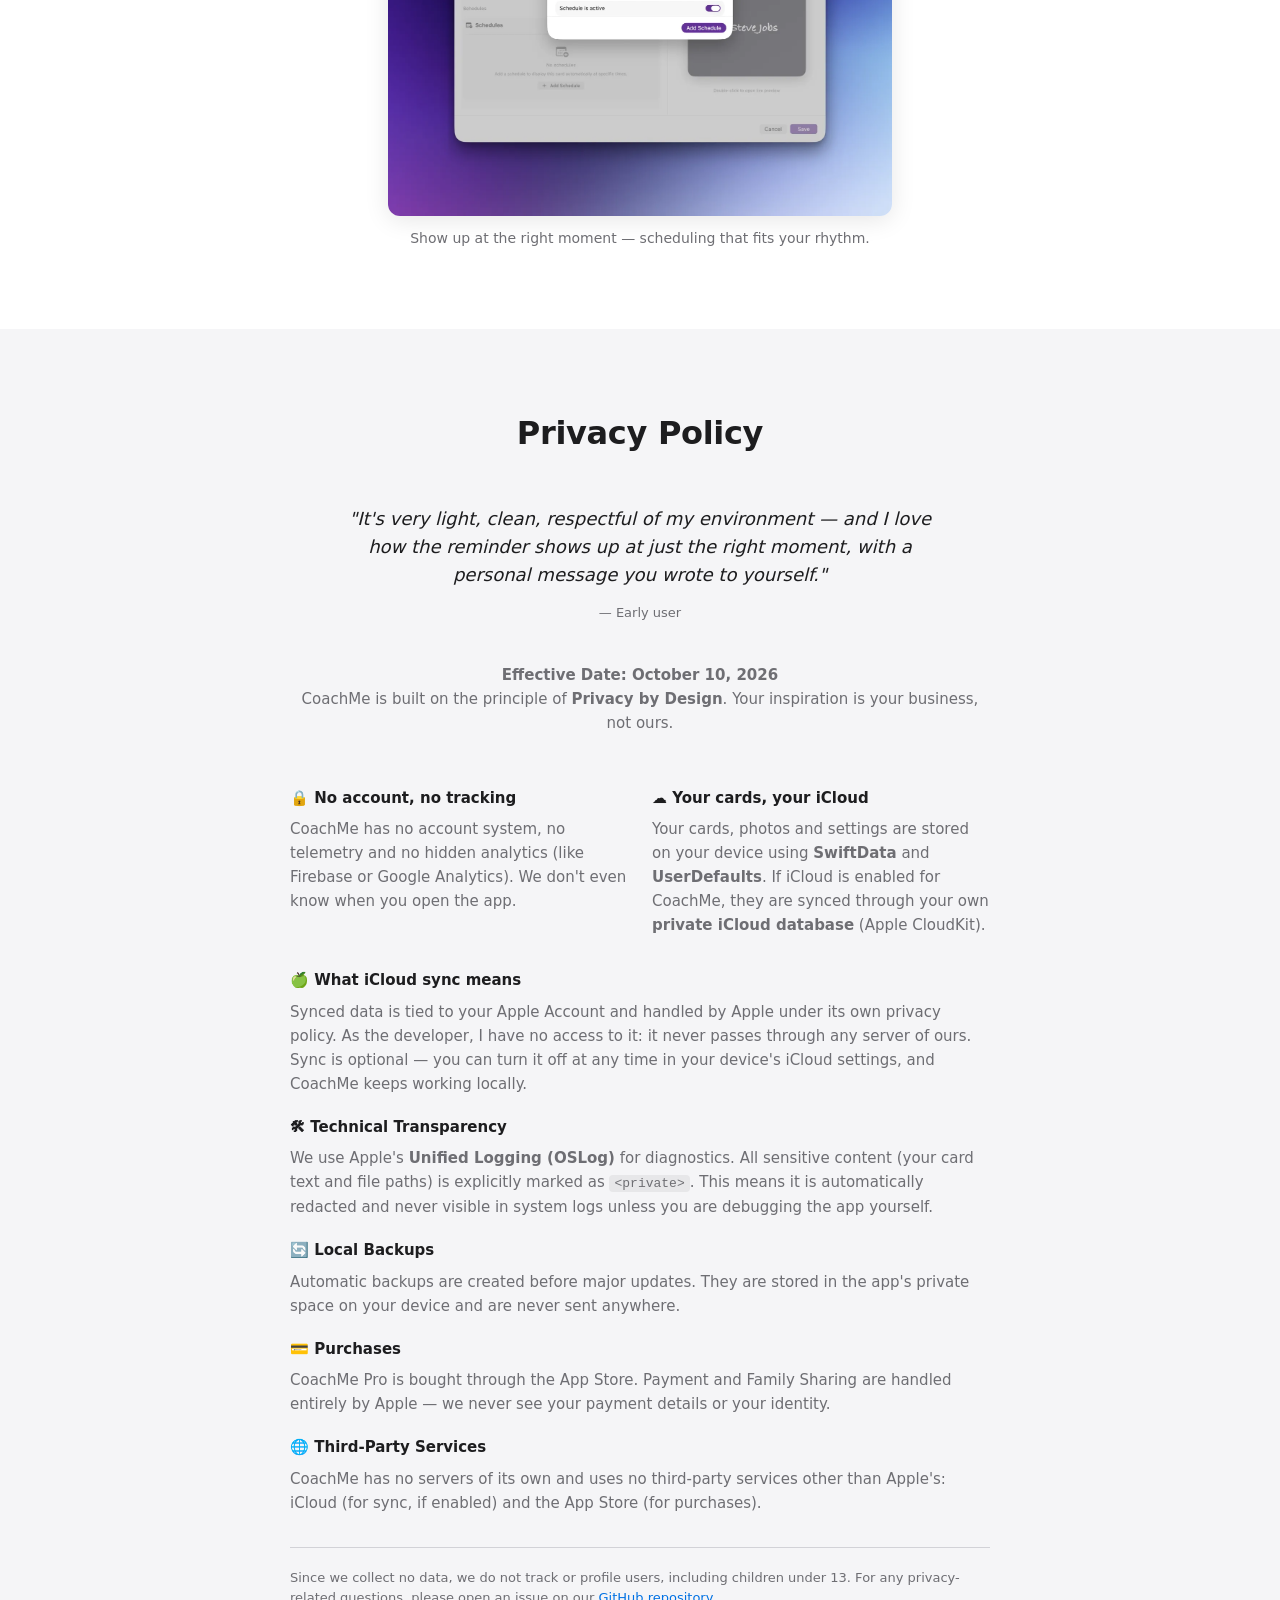
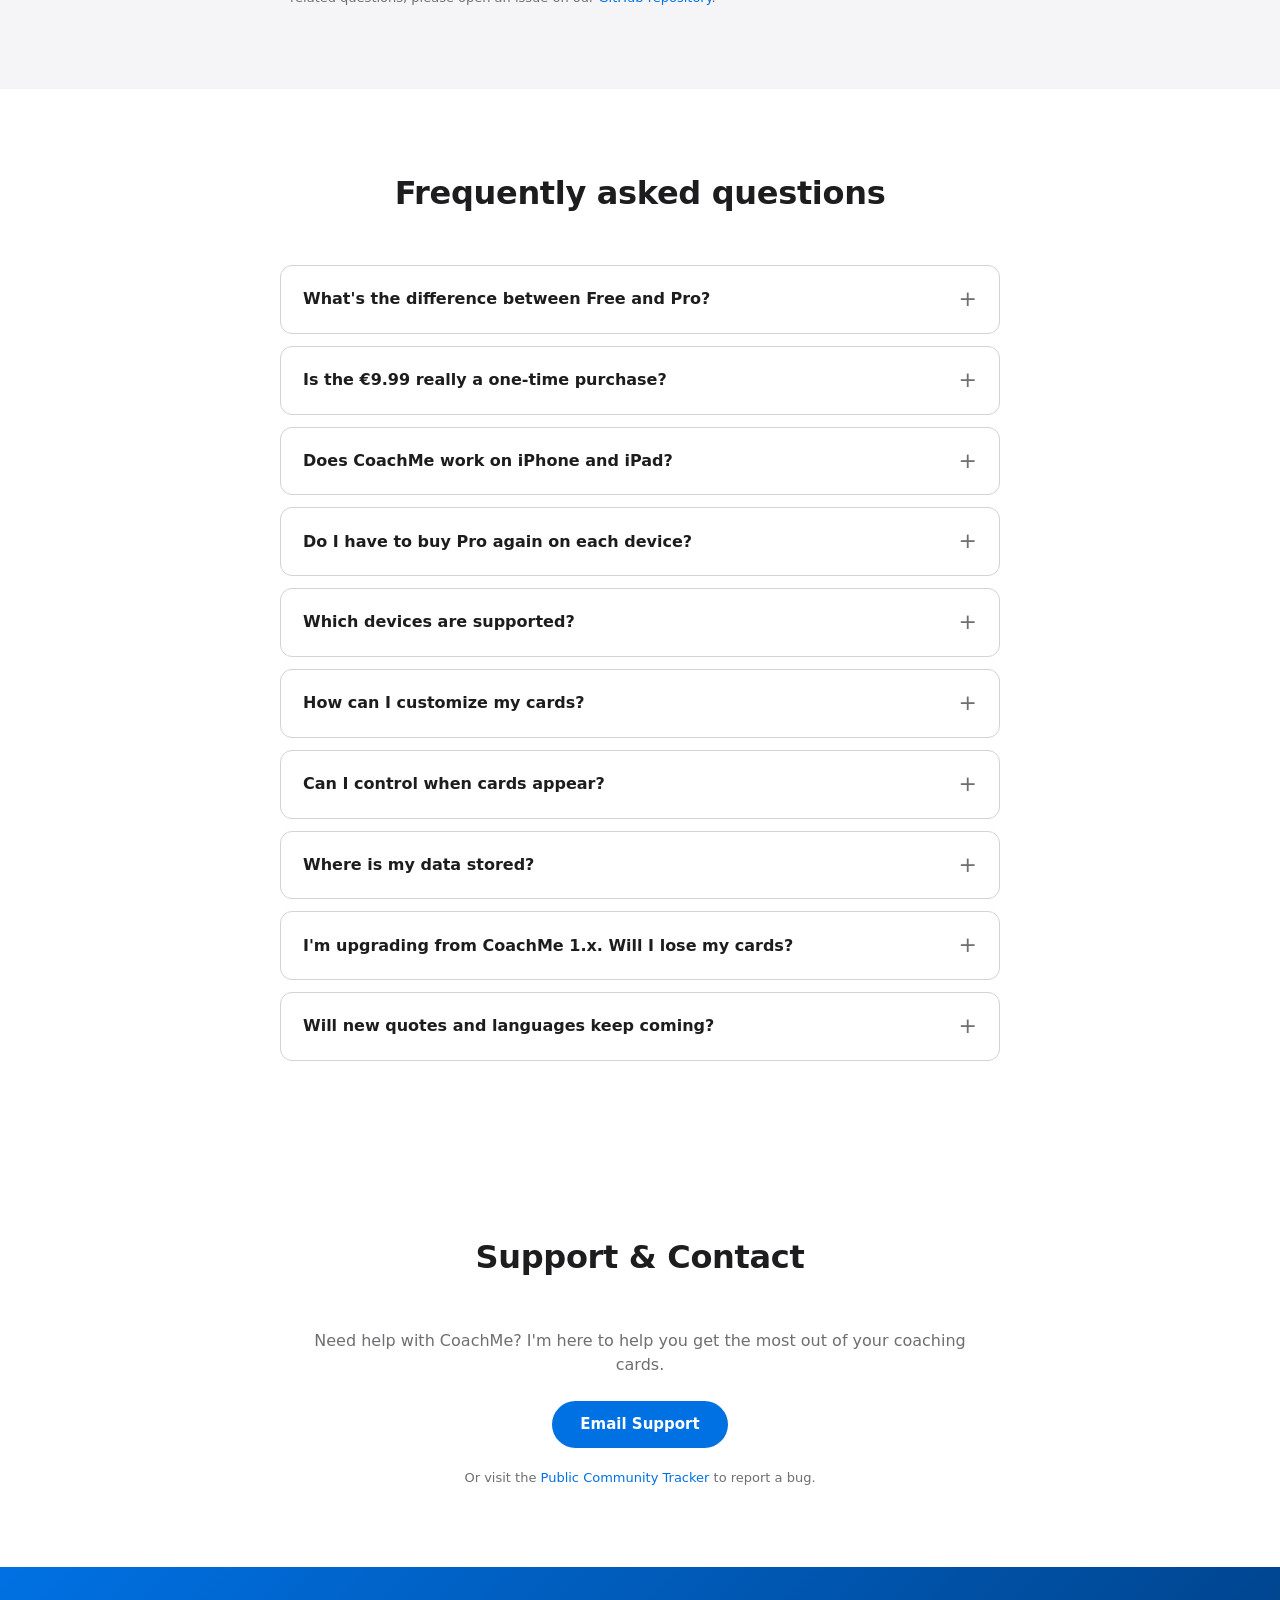
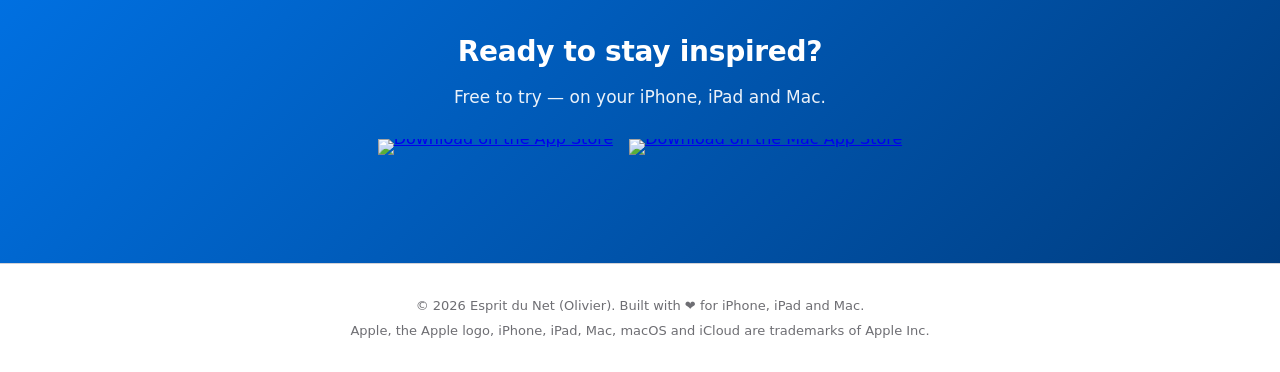
==== commit 8d2ebaa0: "feat(v2): update press kit for 2.0 and add iOS 18.6 minimum - Press page: iPhone/iPad/Mac positionin" ====
--- a/index.html
+++ b/index.html
@@ -48,7 +48,7 @@
   "name": "CoachMe",
   "alternateName": "CoachMe — Daily Motivation",
   "applicationCategory": "LifestyleApplication",
-  "operatingSystem": "iOS, iPadOS, macOS 15 or later",
+  "operatingSystem": "iOS 18.6, iPadOS 18.6, macOS 15 or later",
   "softwareVersion": "2.0.0",
   "url": "https://coachme.esprit-du-net.eu/",
   "image": "https://coachme.esprit-du-net.eu/icon.png",
@@ -124,7 +124,7 @@
       "name": "Which devices are supported?",
       "acceptedAnswer": {
         "@type": "Answer",
-        "text": "CoachMe runs on iPhone, iPad and Mac. On the Mac, it requires macOS 15 or later. The minimum iOS and iPadOS versions are listed on the App Store page."
+        "text": "CoachMe runs on iPhone, iPad and Mac. It requires iOS 18.6 or later on iPhone, iPadOS 18.6 or later on iPad, and macOS 15 or later on the Mac."
       }
     },
     {
@@ -430,7 +430,7 @@
             <details>
                 <summary>Which devices are supported?</summary>
                 <div class="faq-answer">
-                    <p>CoachMe runs on <strong>iPhone, iPad and Mac</strong>. On the Mac, it requires <strong>macOS 15 or later</strong>. The minimum iOS and iPadOS versions are listed on the App Store page.</p>
+                    <p>CoachMe runs on <strong>iPhone, iPad and Mac</strong>. It requires <strong>iOS 18.6</strong> or later on iPhone, <strong>iPadOS 18.6</strong> or later on iPad, and <strong>macOS 15</strong> or later on the Mac.</p>
                 </div>
             </details>
             <details>
--- a/assets/styles.css
+++ b/assets/styles.css
@@ -135,7 +135,8 @@
 .hero .subtitle {
     font-size: 21px;
     color: var(--color-text-sub);
-    margin-bottom: 40px;
+    max-width: 720px;
+    margin: 0 auto 40px;
 }
 
 .hero-screenshot {
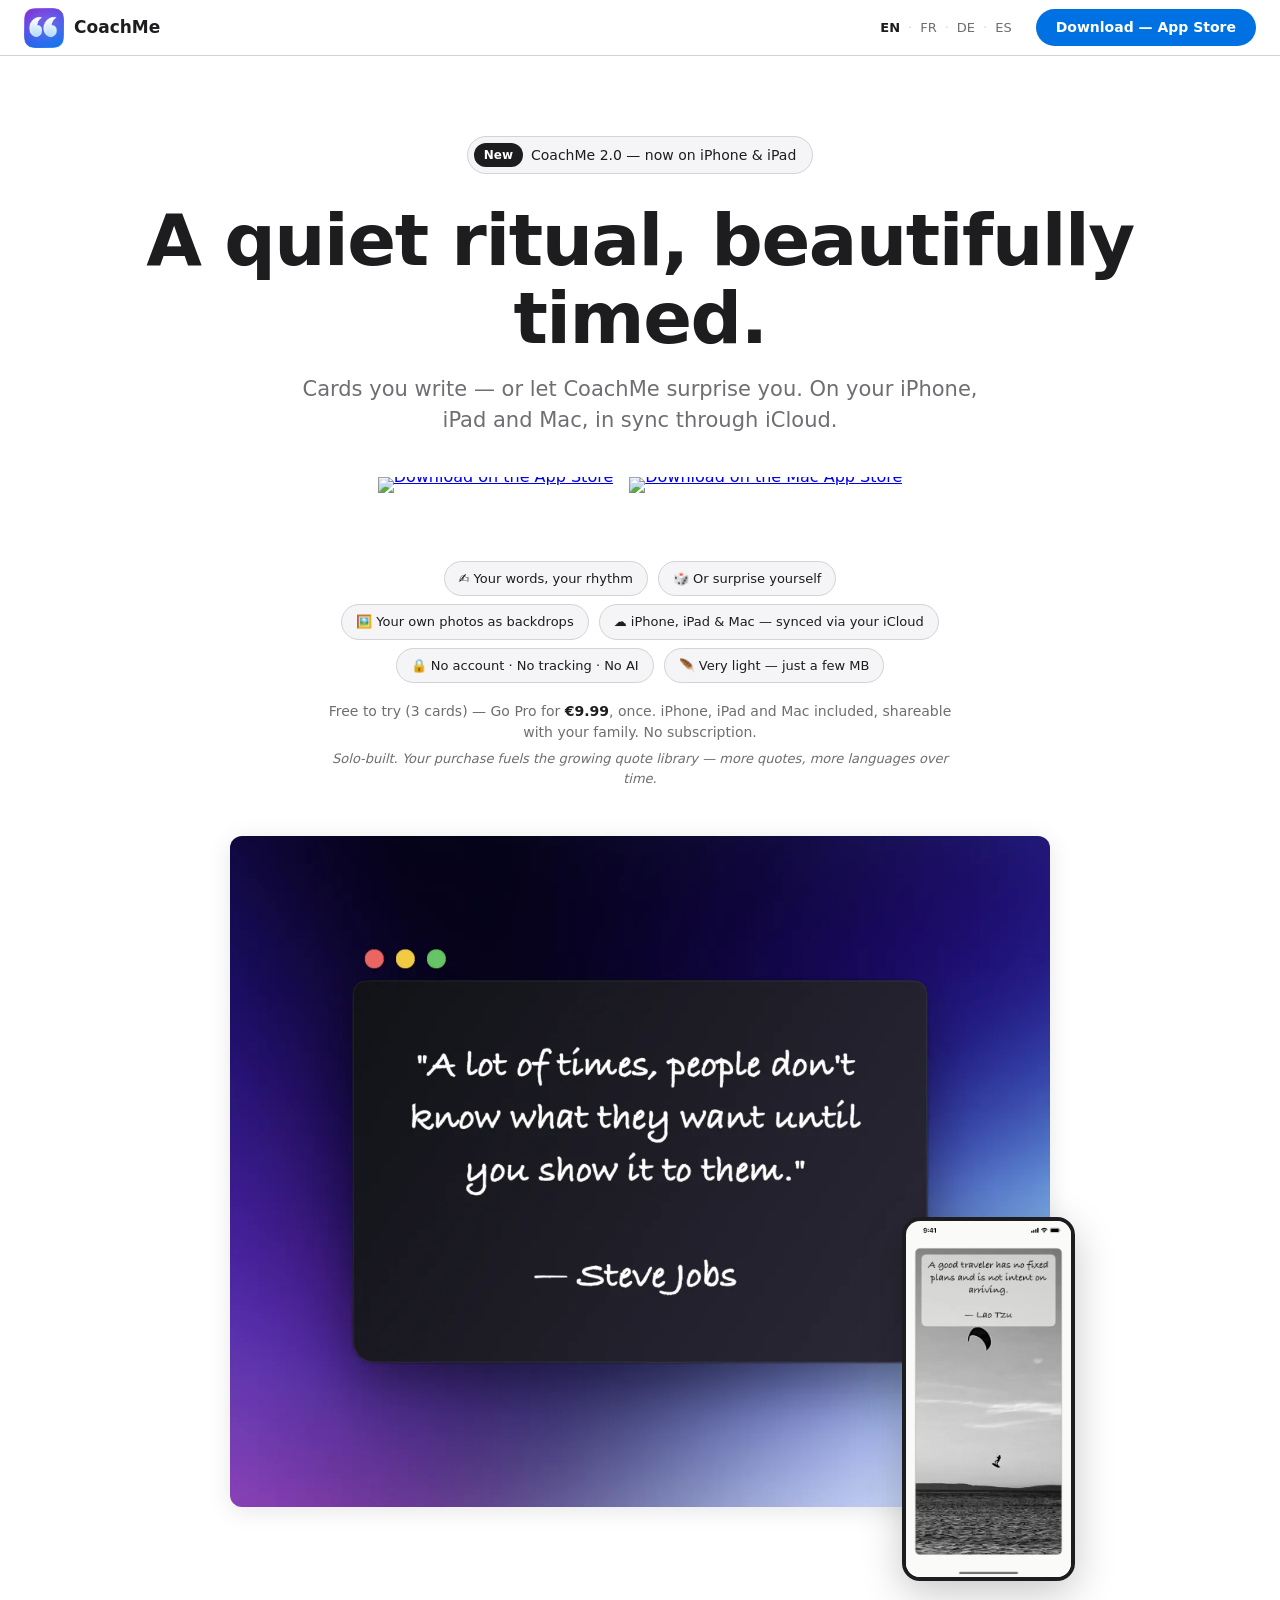
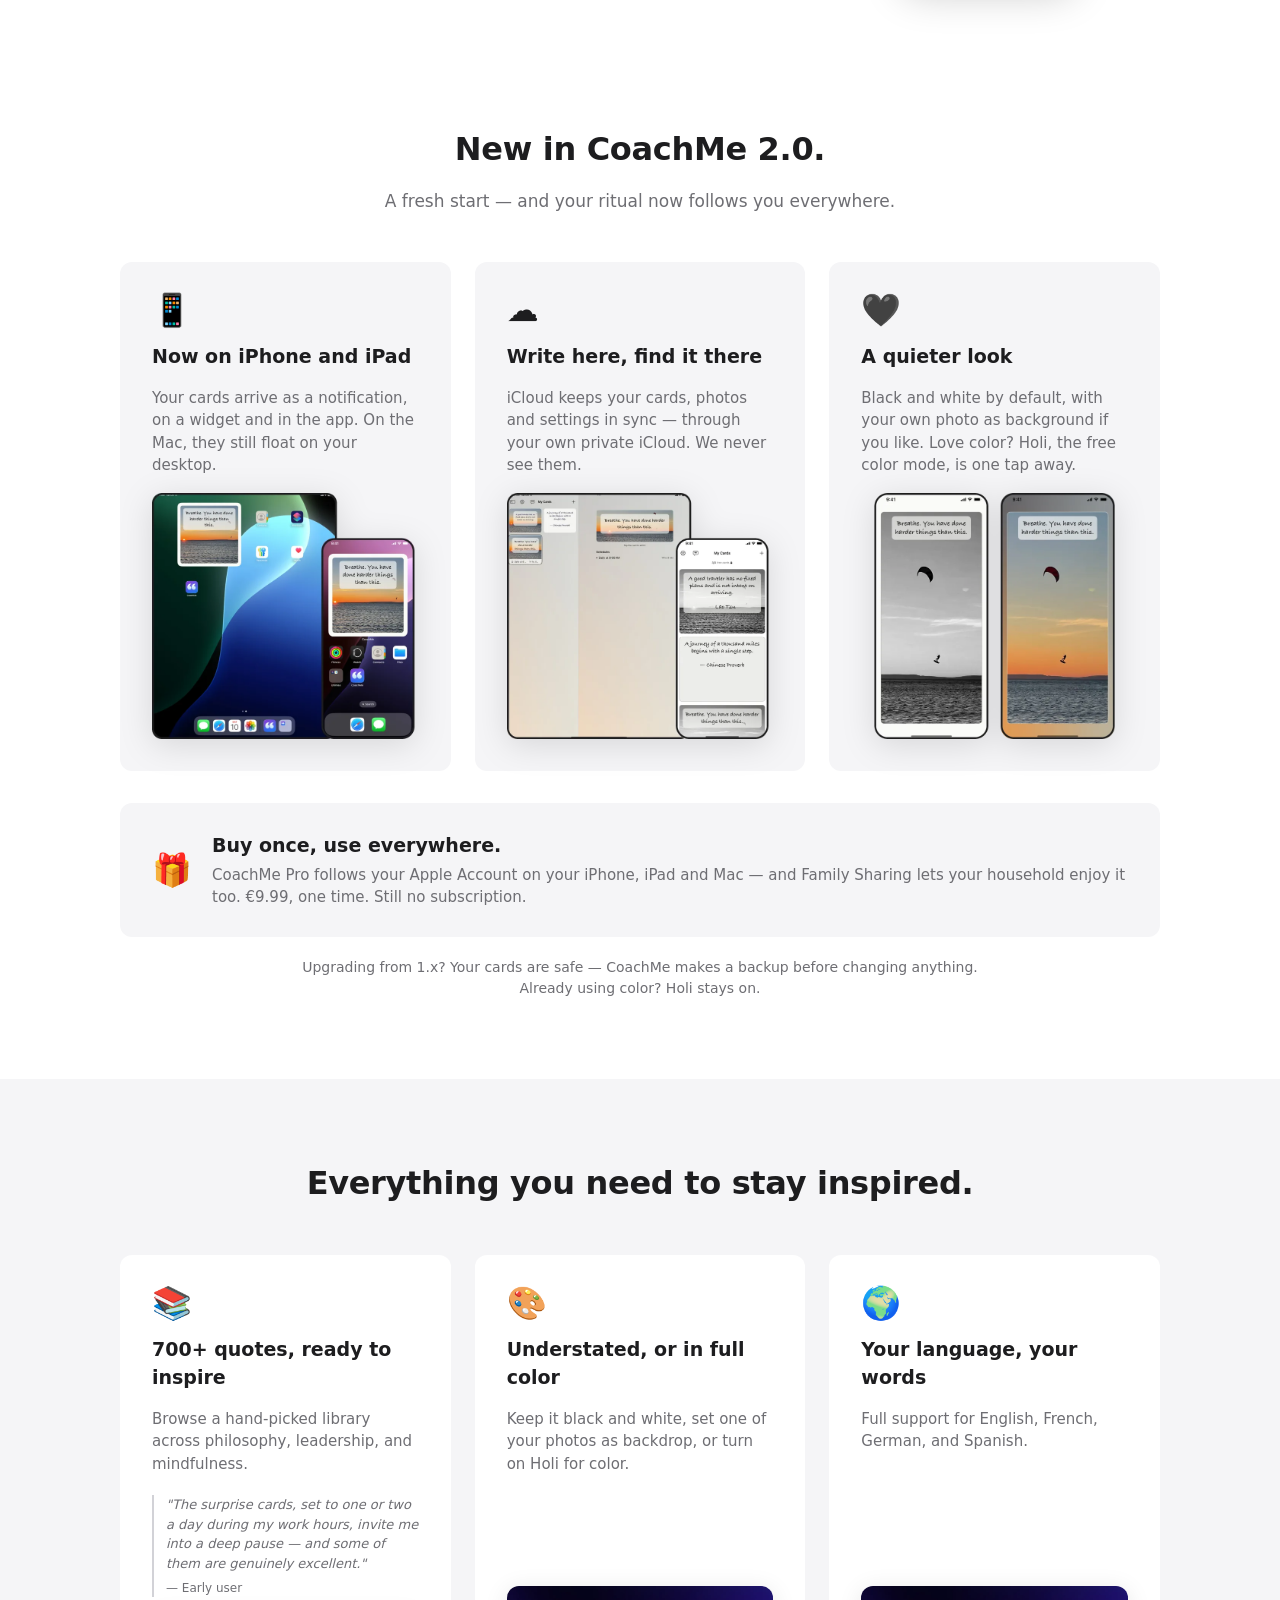
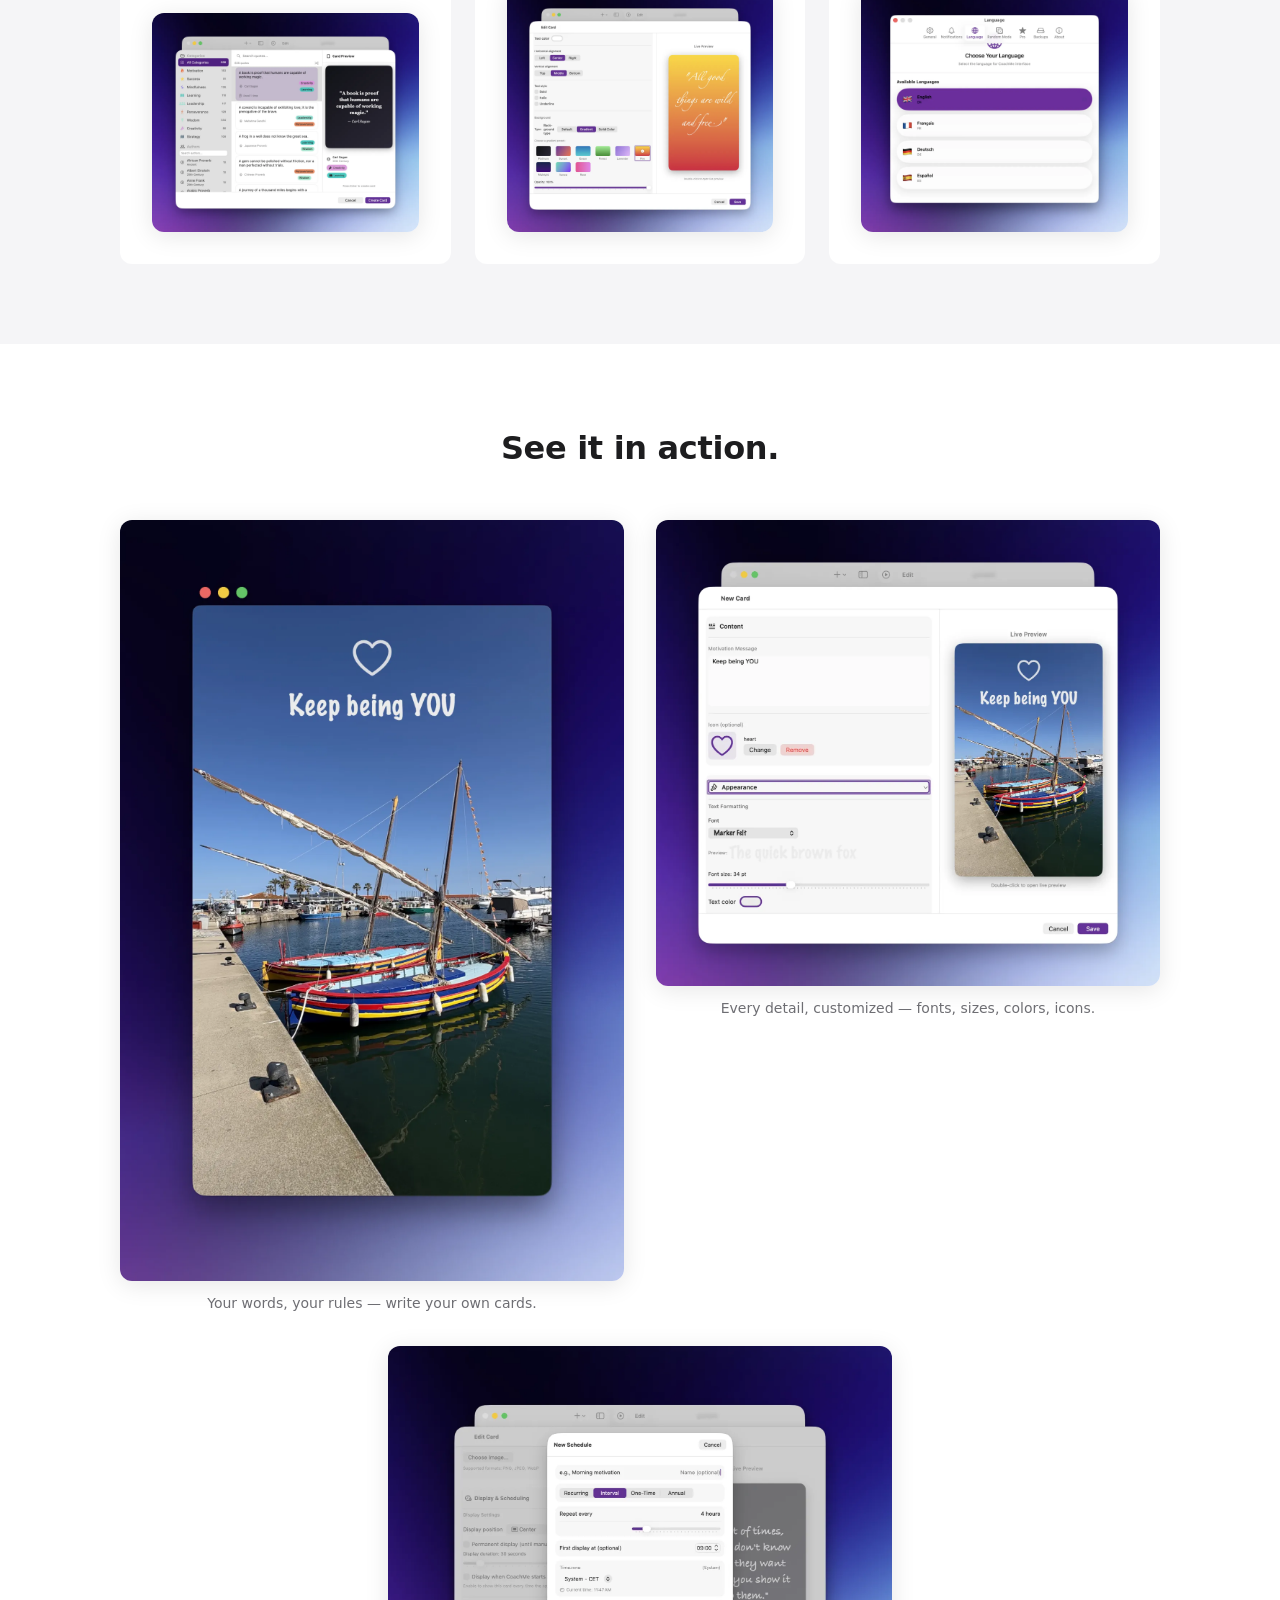
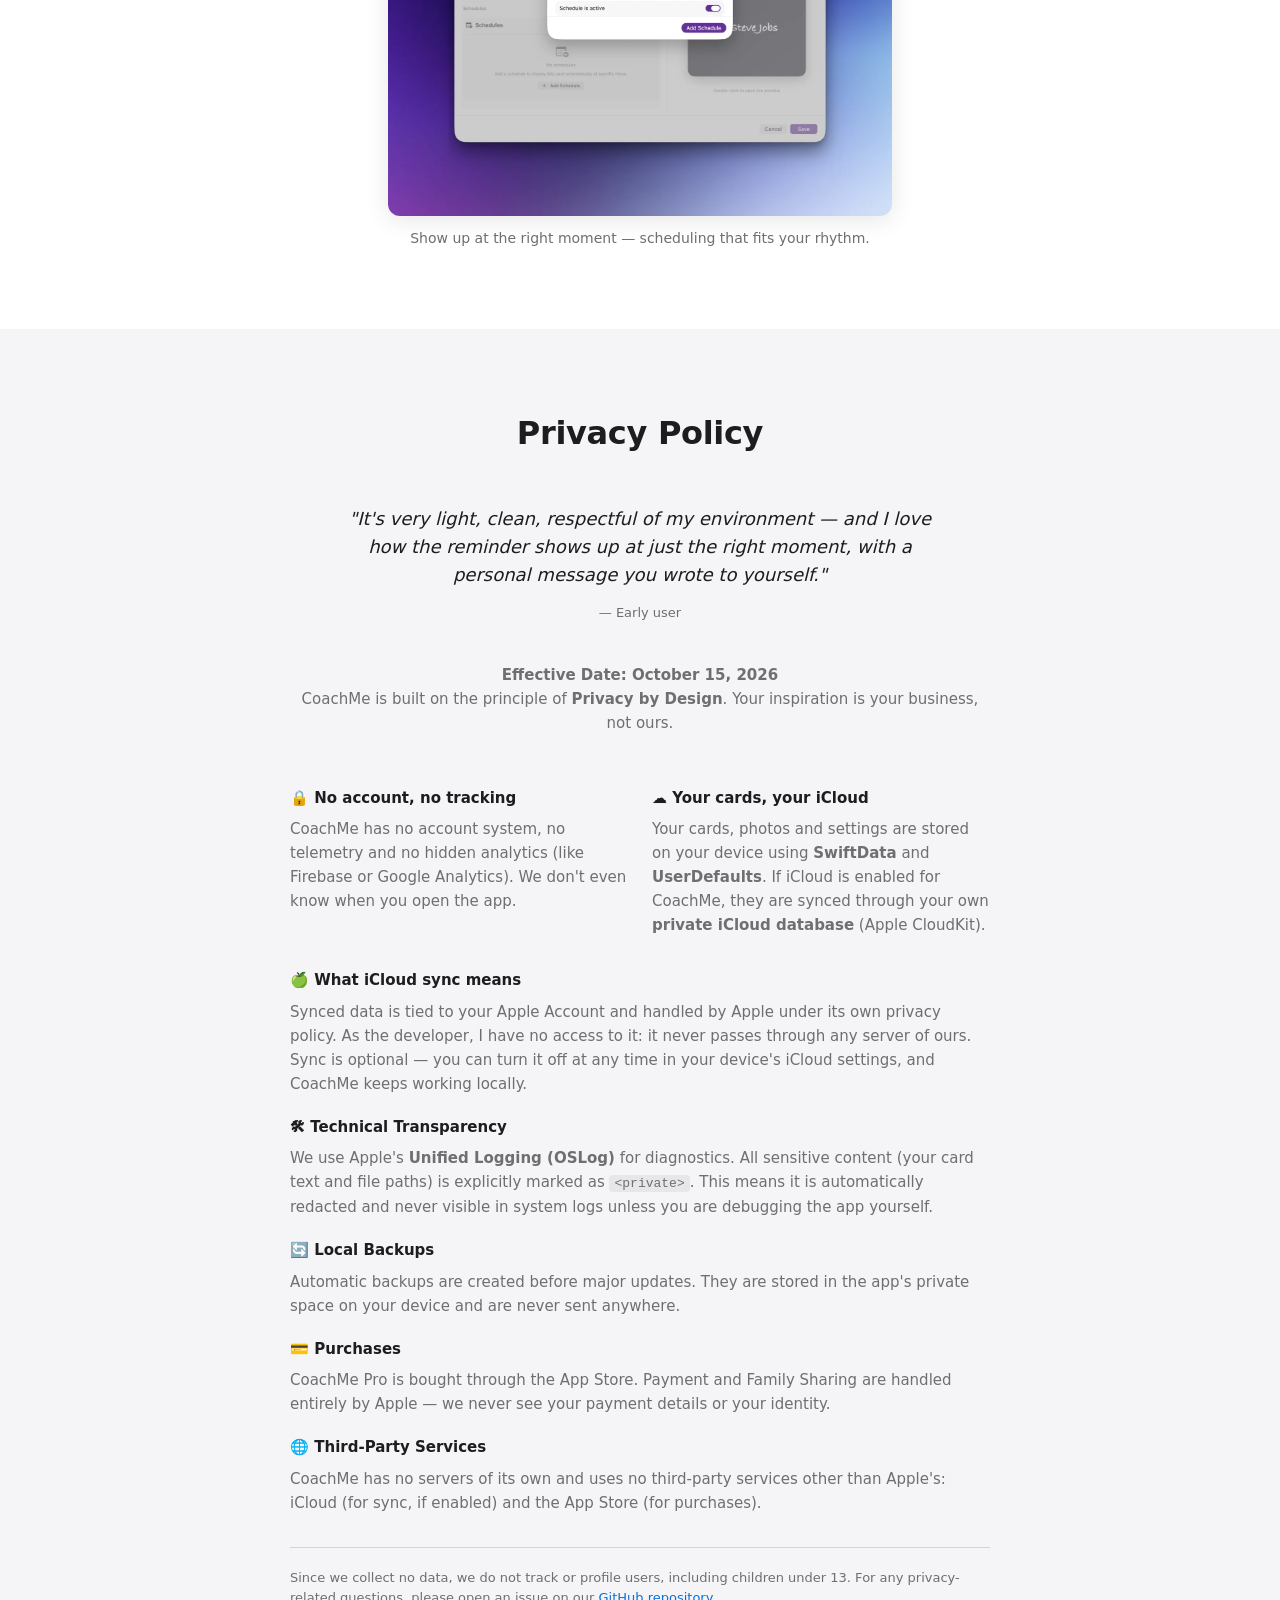
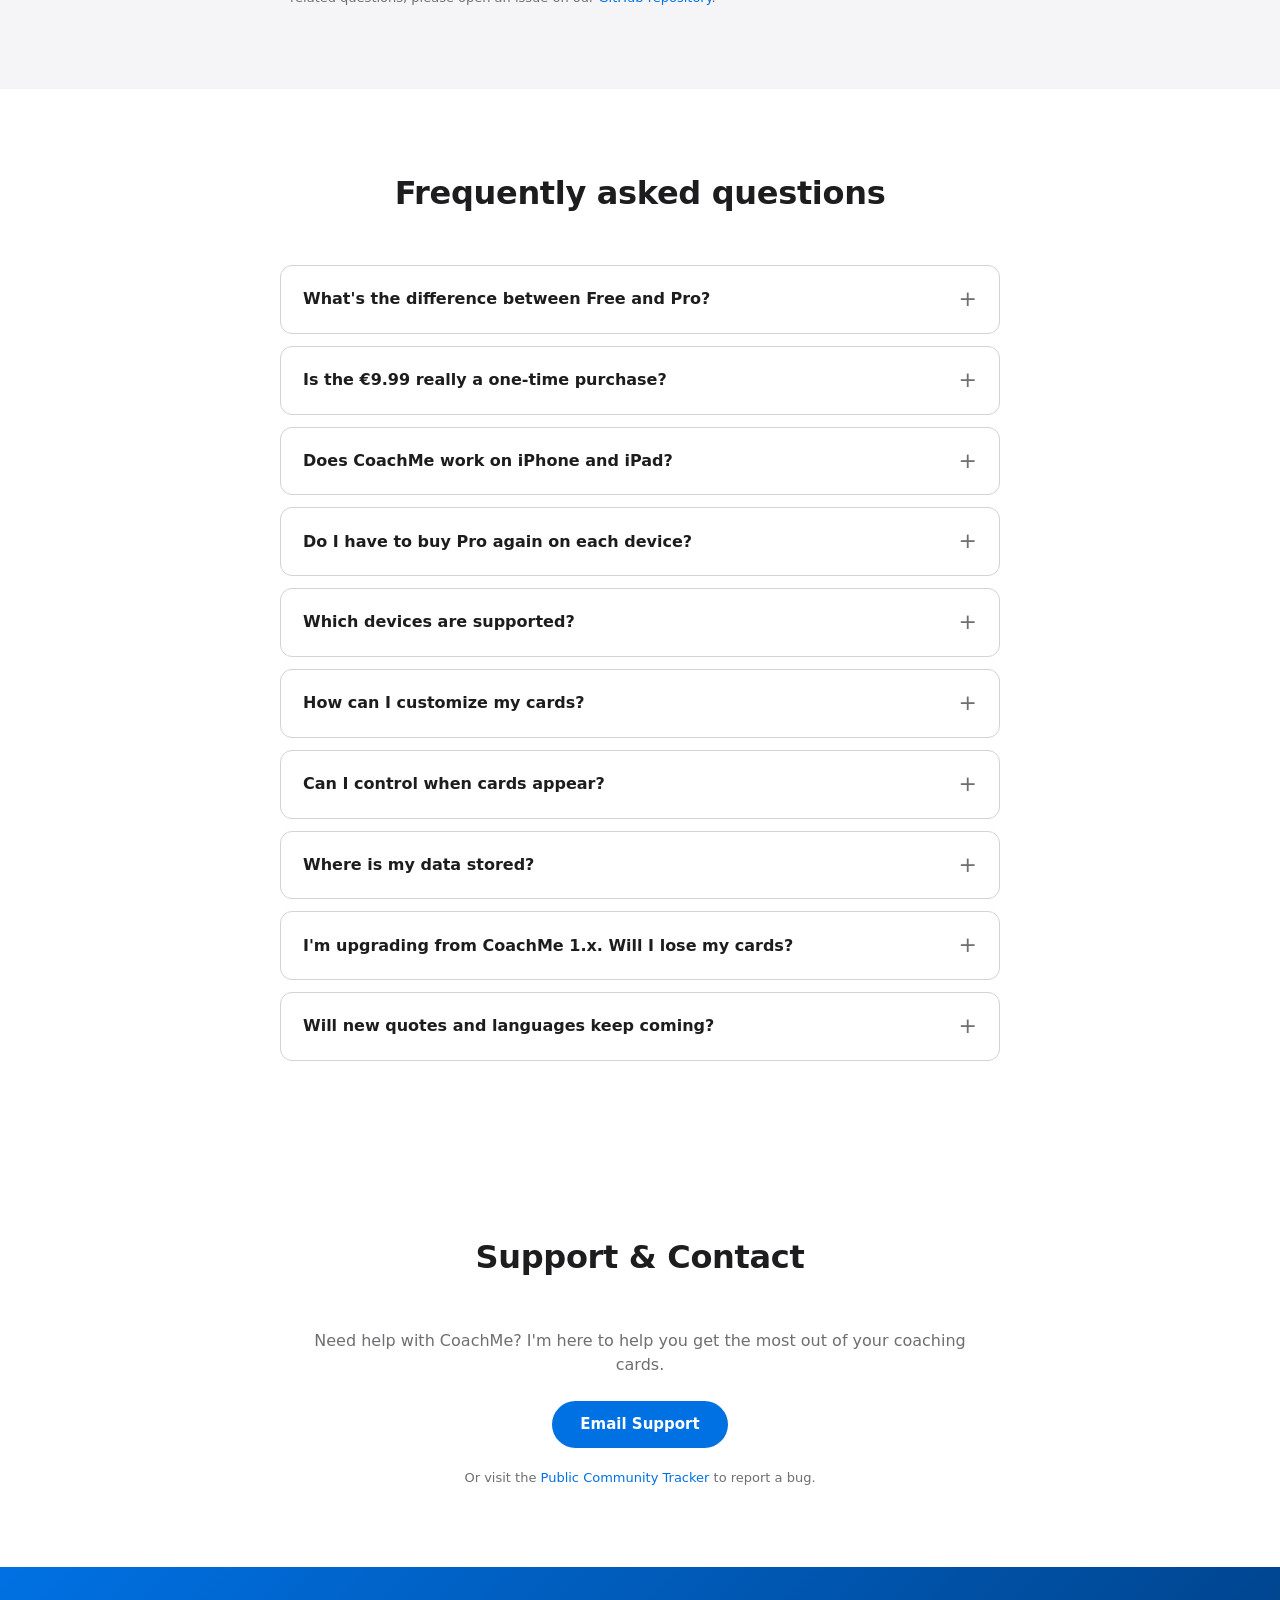
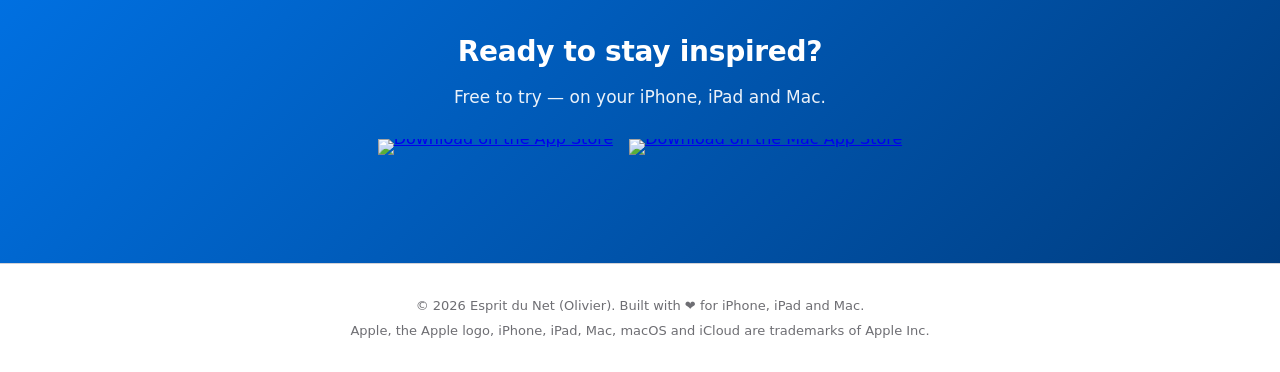
==== commit 7ea1f665: "chore(privacy): set effective date to release day (all languages) Co-Authored-By: Claude Opus 5.5 <n" ====
--- a/index.html
+++ b/index.html
@@ -343,7 +343,7 @@
         </blockquote>
         <div class="legal-content">
             <p class="effective-date">
-                <strong>Effective Date: October 10, 2026</strong><br>
+                <strong>Effective Date: October 15, 2026</strong><br>
                 CoachMe is built on the principle of <strong>Privacy by Design</strong>. Your inspiration is your
                 business, not ours.
             </p>
